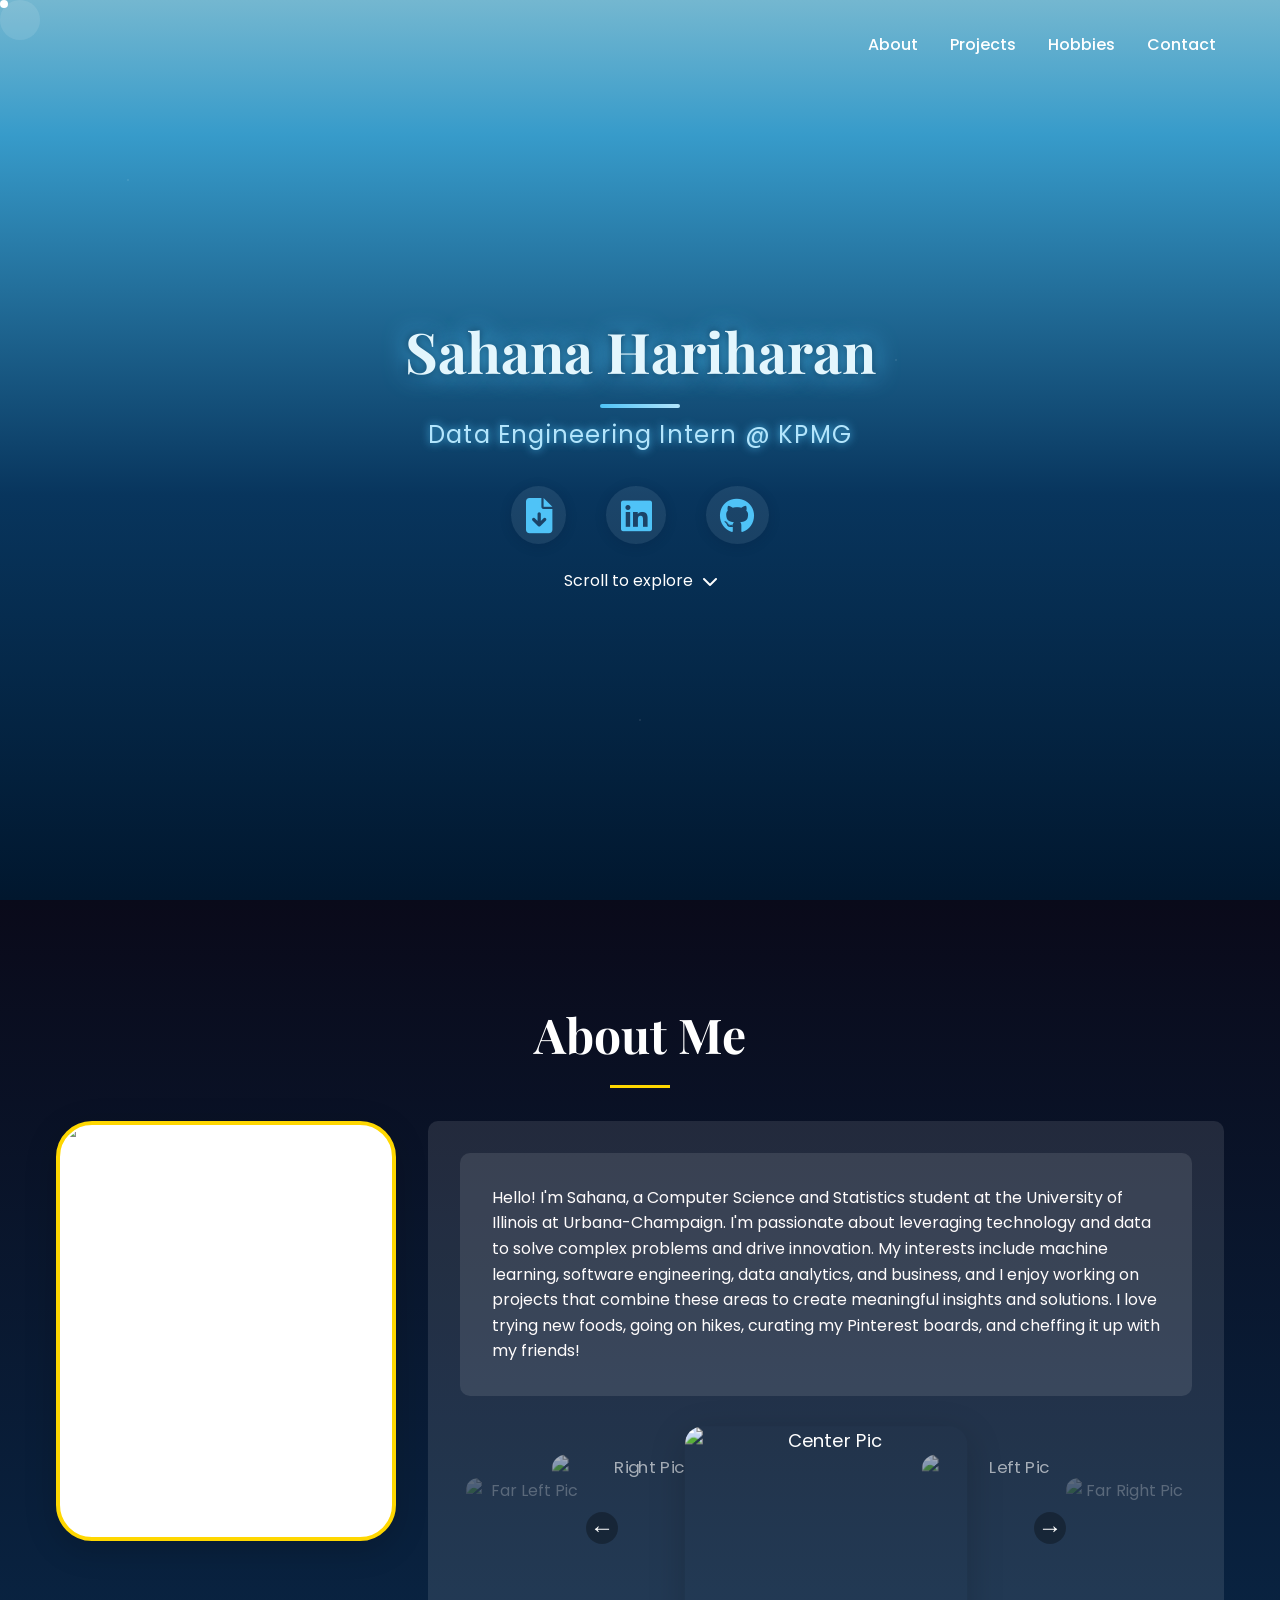
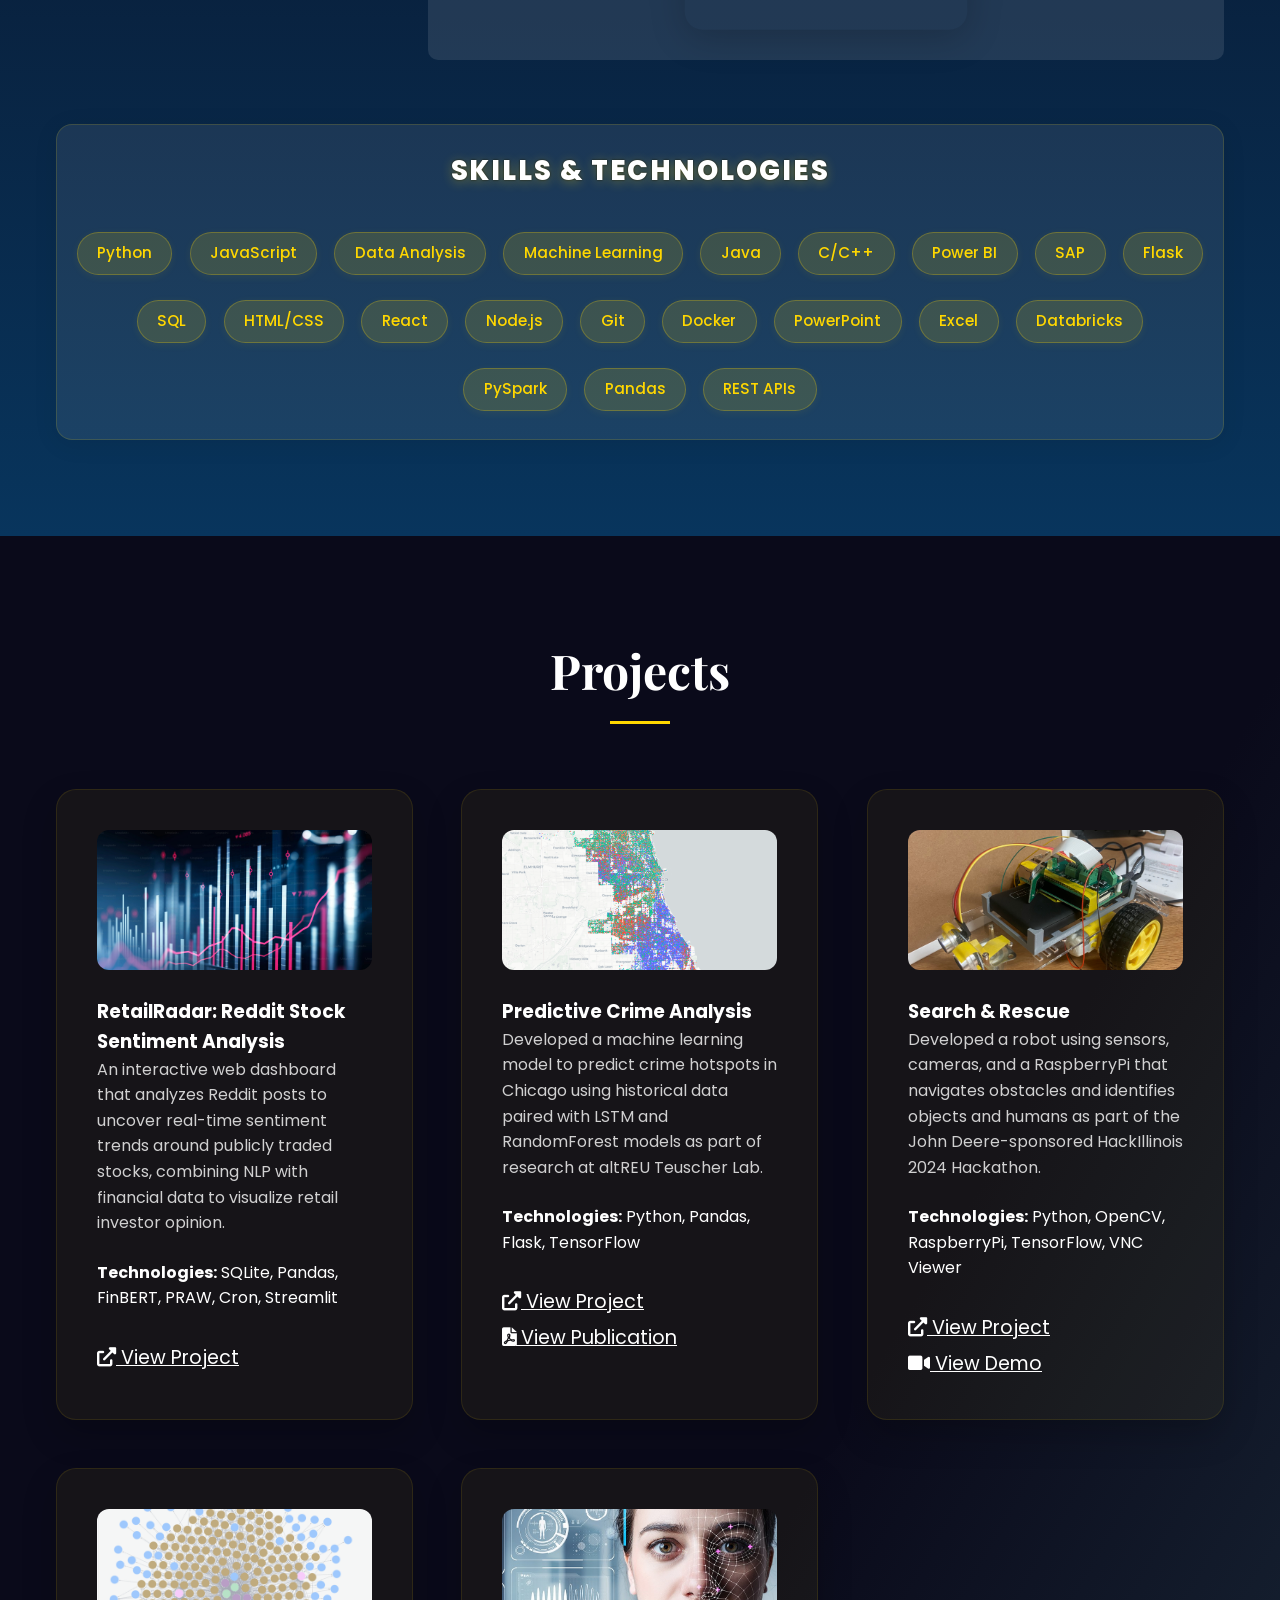
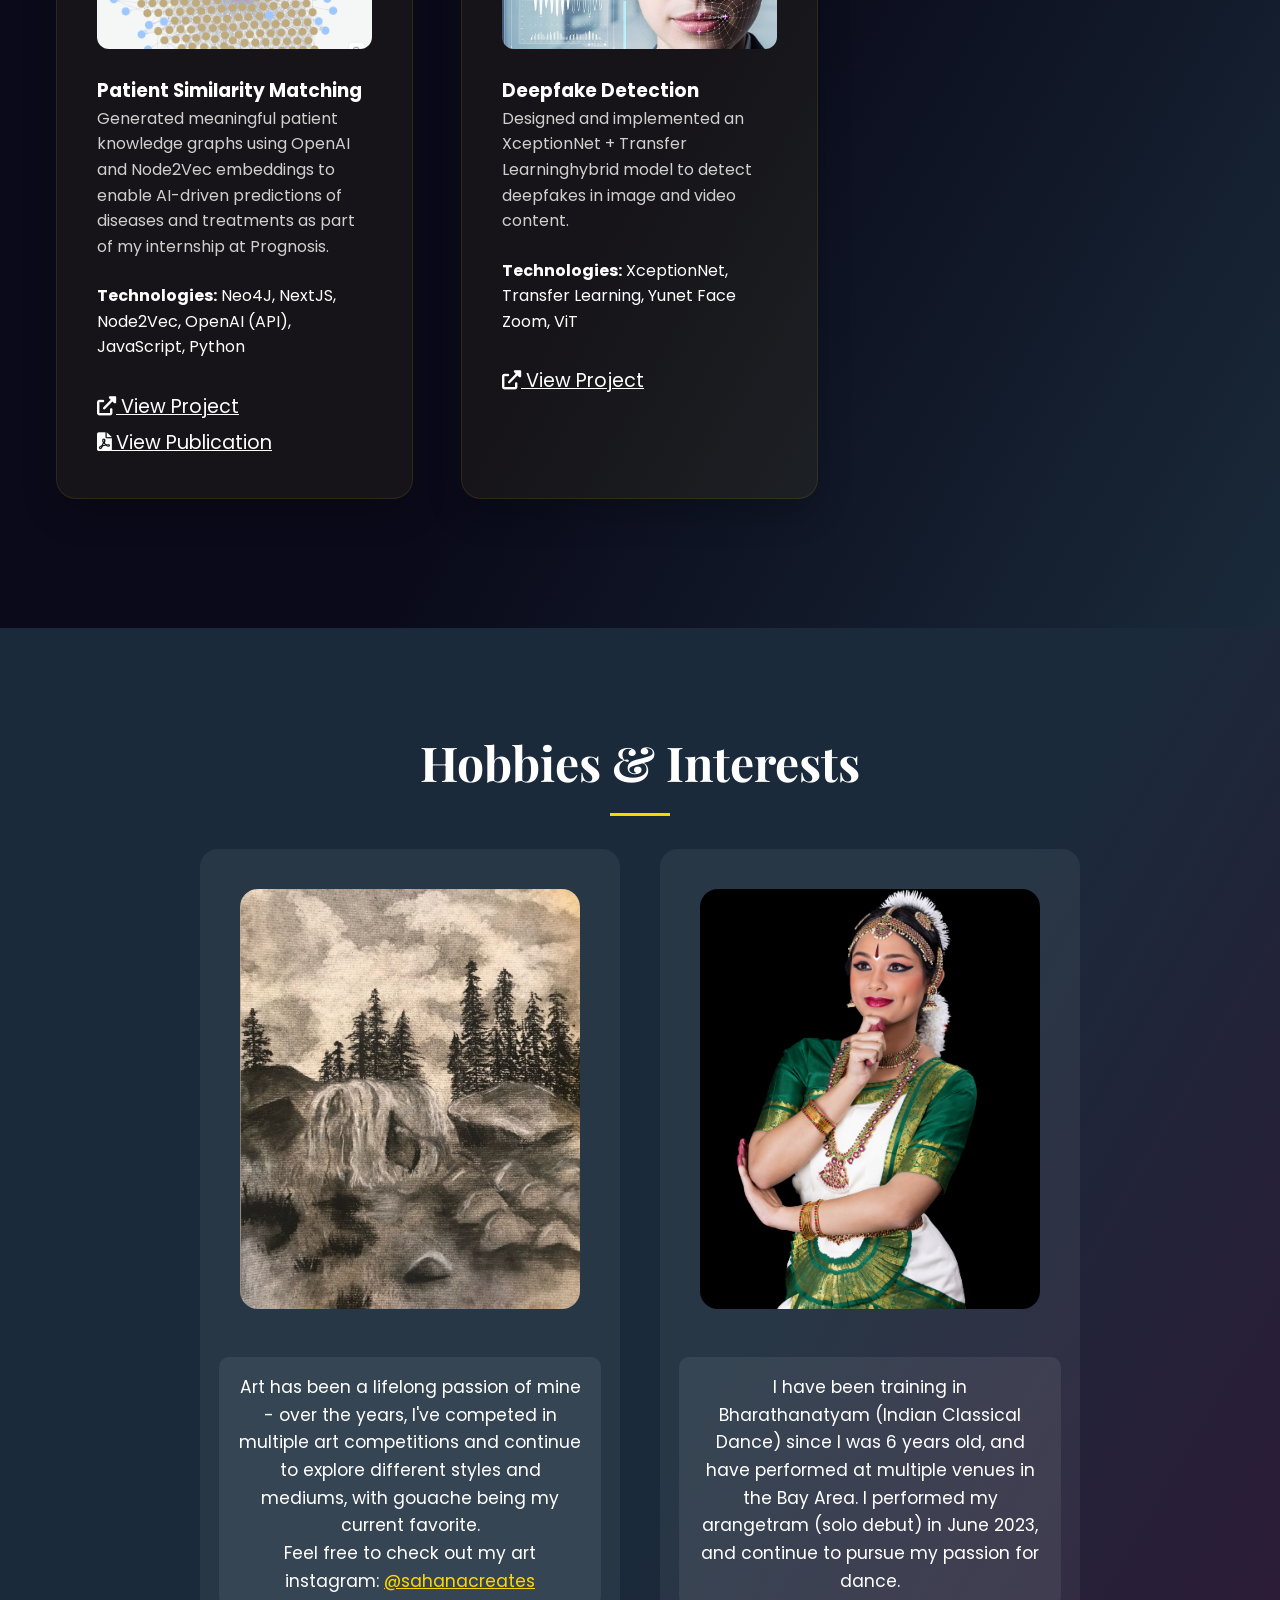
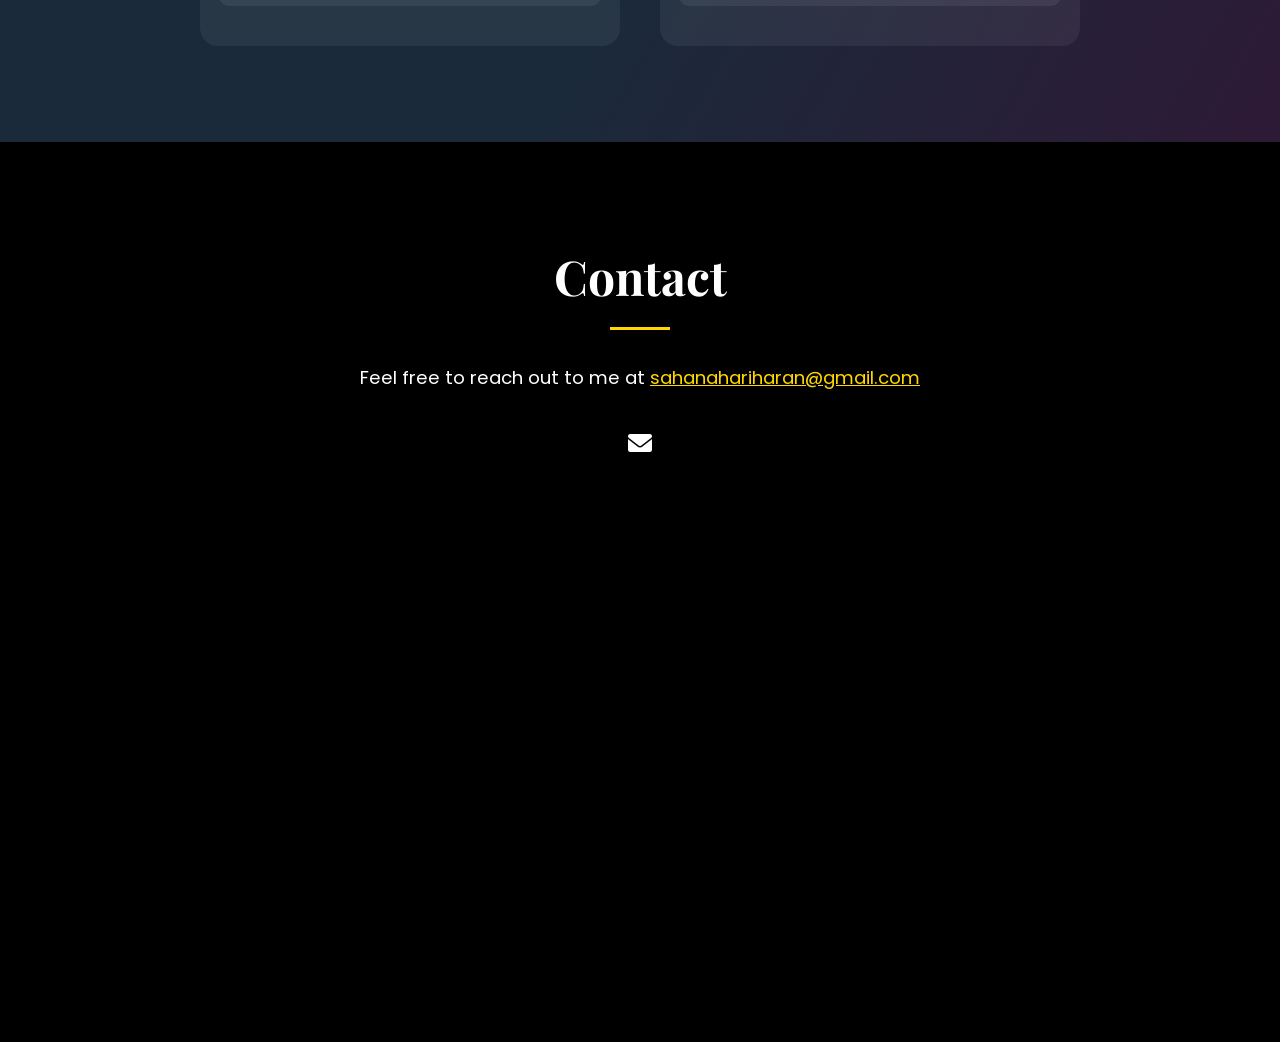
==== index.html @ be11cc0b "edited technologies" ====
<!DOCTYPE html>
<html lang="en">
<head>
  <meta charset="UTF-8" />
  <meta name="viewport" content="width=device-width, initial-scale=1.0" />
  <title>Sahana Hariharan</title>
  <link href="https://fonts.googleapis.com/css2?family=Playfair+Display:wght@700&family=Poppins:wght@300;400;500;600&display=swap" rel="stylesheet" />
  <link rel="stylesheet" href="https://cdnjs.cloudflare.com/ajax/libs/font-awesome/6.0.0/css/all.min.css" />
  <link rel="stylesheet" href="style.css" />
</head>
<body>
  <div class="cursor"></div>
  <div class="cursor-follower"></div>

  <header class="hero-section">
    <div class="ocean-background">
      <div class="jellyfish-anim jellyfish-lottie" style="left: 5vw; bottom: -60px;">
        <lottie-player
          src="jellyfish.json"
          background="transparent"
          speed="1"
          style="width: 180px; height: 180px;"
          loop
          autoplay>
        </lottie-player>
      </div>
      <div class="jellyfish-anim jellyfish-lottie2" style="left: 20vw; bottom: 10vh;">
        <lottie-player
          src="jellyfish.json"
          background="transparent"
          speed="0.8"
          style="width: 140px; height: 140px;"
          loop
          autoplay>
        </lottie-player>
      </div>
      <div class="jellyfish-anim jellyfish-lottie3" style="left: 60vw; bottom: 20vh;">
        <lottie-player
          src="jellyfish.json"
          background="transparent"
          speed="1.2"
          style="width: 220px; height: 220px;"
          loop
          autoplay>
        </lottie-player>
      </div>
      <div class="jellyfish-anim jellyfish-lottie4" style="left: 80vw; bottom: 5vh;">
        <lottie-player
          src="jellyfish.json"
          background="transparent"
          speed="0.9"
          style="width: 120px; height: 120px;"
          loop
          autoplay>
        </lottie-player>
      </div>
      <div class="jellyfish-anim jellyfish-lottie5" style="left: 35vw; bottom: 30vh;">
        <lottie-player
          src="jellyfish.json"
          background="transparent"
          speed="1.1"
          style="width: 200px; height: 200px;"
          loop
          autoplay>
        </lottie-player>
      </div>
      <div class="jellyfish-anim jellyfish-lottie6" style="left: 70vw; bottom: 40vh;">
        <lottie-player
          src="jellyfish.json"
          background="transparent"
          speed="0.7"
          style="width: 250px; height: 250px;"
          loop
          autoplay>
        </lottie-player>
      </div>
      <div class="ocean-particles"></div>
    </div>

    <nav class="nav-container">
      <ul class="nav-links">
        <li><a href="#about" class="nav-link">About</a></li>
        <li><a href="#projects" class="nav-link">Projects</a></li>
        <li><a href="#hobbies" class="nav-link">Hobbies</a></li>
        <li><a href="#contact" class="nav-link">Contact</a></li>
      </ul>
    </nav>

    <div class="hero-content">
      <h1 class="hero-name">Sahana Hariharan</h1>
      <div class="hero-subtitle">Data Engineering Intern @ KPMG</div>
      <div class="hero-links">
        <a href="Sahana_Hariharan_Resume.pdf" class="hero-link" target="_blank" title="Download Resume"><i class="fas fa-file-download"></i></a>
        <a href="https://www.linkedin.com/in/sahana-hariharan" class="hero-link" target="_blank" title="LinkedIn"><i class="fab fa-linkedin"></i></a>
        <a href="https://github.com/sahana-h" class="hero-link" target="_blank" title="GitHub"><i class="fab fa-github"></i></a>
      </div>
      <div class="scroll-indicator">
        <a href="#about" class="scroll-link">
          <span>Scroll to explore</span>
          <i class="fas fa-chevron-down"></i>
        </a>
      </div>
    </div>
  </header>

  <section id="about" class="section">
    <div class="container">
      <h2 class="section-title">About Me</h2>
      <div class="about-content" style="display: flex; flex-wrap: wrap; align-items: flex-start; gap: 2rem; flex-direction: row;">
        <div class="profile-image profile-image-rect">
          <img src="Sahana_Salesforce_Pic.JPG" alt="Sahana Hariharan" style="width: 340px; height: 420px; object-fit: cover; border-radius: 12px;" />
        </div>
        <div class="about-text" style="flex: 2; min-width: 250px;">
          <p class="about-text" style="font-size: 1.0rem; line-height: 1.6; color: #fffcfc; margin-bottom: 2rem;">Hello! I'm Sahana, a Computer Science and Statistics student at the University of Illinois at Urbana-Champaign. I'm passionate about leveraging technology and data to solve complex problems and drive innovation. My interests include machine learning, software engineering, data analytics, and business, and I enjoy working on projects that combine these areas to create meaningful insights and solutions. 
            I love trying new foods, going on hikes, curating my Pinterest boards, and cheffing it up with my friends! 
          </p>
          <div class="about-collage-carousel" style="margin: 2rem auto 0 auto; max-width: 480px; text-align: center;">
            <div class="coverflow-carousel" style="position: relative; width: 100%; max-width: 1200px; height: 200px; margin: 0 auto; display: flex; align-items: center; justify-content: center;">
              <img class="coverflow-img coverflow-img-farleft" src="https://placehold.co/110x110?text=Pic+0" alt="Far Left Pic" style="position: absolute; left: -120px; top: 50px; width: 120px; height: 120px; object-fit: cover; border-radius: 12px; opacity: 0.25; z-index: 0; transform: scale(1); transition: all 0.5s;" />
              <img class="coverflow-img coverflow-img-left" src="https://placehold.co/150x130?text=Pic+3" alt="Left Pic" style="position: absolute; left: 340px; top: 30px; width: 170px; height: 140px; object-fit: cover; border-radius: 14px; opacity: 0.6; z-index: 1; transform: scale(1.05); transition: all 0.5s;" />
              <img class="coverflow-img coverflow-img-center" src="https://placehold.co/240x160?text=Pic+1" alt="Center Pic" style="position: absolute; left: 50%; top: 10px; width: 250px; height: 180px; object-fit: cover; border-radius: 16px; z-index: 2; transform: translateX(-50%) scale(1.13); box-shadow: 0 8px 32px rgba(0,0,0,0.18); transition: all 0.5s;" />
              <img class="coverflow-img coverflow-img-right" src="https://placehold.co/150x130?text=Pic+2" alt="Right Pic" style="position: absolute; right: 340px; top: 30px; width: 170px; height: 140px; object-fit: cover; border-radius: 14px; opacity: 0.6; z-index: 1; transform: scale(1.05); transition: all 0.5s;" />
              <img class="coverflow-img coverflow-img-farright" src="https://placehold.co/110x110?text=Pic+4" alt="Far Right Pic" style="position: absolute; right: -120px; top: 50px; width: 120px; height: 120px; object-fit: cover; border-radius: 12px; opacity: 0.25; z-index: 0; transform: scale(1); transition: all 0.5s;" />
              <button class="coverflow-btn coverflow-btn-left" style="position:absolute;top:50%;left:0;transform:translateY(-50%);background:rgba(0,0,0,0.3);border:none;color:#fff;font-size:1.5rem;border-radius:50%;width:32px;height:32px;cursor:pointer;z-index:3;">&#8592;</button>
              <button class="coverflow-btn coverflow-btn-right" style="position:absolute;top:50%;right:0;transform:translateY(-50%);background:rgba(0,0,0,0.3);border:none;color:#fff;font-size:1.5rem;border-radius:50%;width:32px;height:32px;cursor:pointer;z-index:3;">&#8594;</button>
            </div>
          </div>
        </div>
      </div>
      <div class="skills-bar skills-bar-horizontal">
        <div class="skills-headline" style="width: 100%; text-align: center; font-size: 1.7rem; font-weight: 800; color: #fff; margin-bottom: 1.2rem; letter-spacing: 0.07em; text-transform: uppercase; text-shadow: 0 2px 12px #ffd70055, 0 0 2px #000;">Skills & Technologies</div>
        <span class="skill-tag" data-skill="Python">Python</span>
        <span class="skill-tag" data-skill="JavaScript">JavaScript</span>
        <span class="skill-tag" data-skill="Data Analysis">Data Analysis</span>
        <span class="skill-tag" data-skill="Machine Learning">Machine Learning</span>
        <span class="skill-tag" data-skill="Java">Java</span>
        <span class="skill-tag" data-skill="C/C++">C/C++</span>
        <span class="skill-tag" data-skill="Power BI">Power BI</span>
        <span class="skill-tag" data-skill="SAP">SAP</span>
        <span class="skill-tag" data-skill="Flask">Flask</span>
        <span class="skill-tag" data-skill="SQL">SQL</span>
        <span class="skill-tag" data-skill="HTML/CSS">HTML/CSS</span>
        <span class="skill-tag" data-skill="React">React</span>
        <span class="skill-tag" data-skill="Node.js">Node.js</span>
        <span class="skill-tag" data-skill="Git">Git</span>
        <span class="skill-tag" data-skill="Docker">Docker</span>
        <span class="skill-tag" data-skill="PowerPoint">PowerPoint</span>
        <span class="skill-tag" data-skill="Excel">Excel</span>
        <span class="skill-tag" data-skill="Databricks">Databricks</span>
        <span class="skill-tag" data-skill="PySpark">PySpark</span>
        <span class="skill-tag" data-skill="Pandas">Pandas</span>
        <span class="skill-tag" data-skill="RestAPIs">REST APIs</span>
      </div>
    </div>
  </section>

  <section id="projects" class="section">
    <div class="container">
      <h2 class="section-title">Projects</h2>
      <div class="projects-grid">
        <div class="project-card" data-tilt>
          <div class="project-content">
            <img src="stock_market_pic.jpeg" alt="RetailRadar Project" style="width:100%;height:140px;object-fit:cover;border-radius:12px;margin-bottom:1.2rem;" />
            <h3>RetailRadar: Reddit Stock Sentiment Analysis</h3>
            <p class="project-description">An interactive web dashboard that analyzes Reddit posts to uncover real-time sentiment trends around publicly traded stocks, combining NLP with financial data to visualize retail investor opinion.</p>
            <div class="project-technologies"><strong>Technologies:</strong> SQLite, Pandas, FinBERT, PRAW, Cron, Streamlit</div>
            <div class="project-links" style="display: flex; flex-direction: column; align-items: flex-start; gap: 0.3rem;">
              <a href="https://github.com/sahana-h/reddit-sentiment-analysis" class="project-link" title="View on GitHub" target="_blank" rel="noopener"><i class="fas fa-external-link-alt"></i> View Project</a>
            </div>
          </div>
        </div>
        <div class="project-card" data-tilt>
          <div class="project-content">
            <img src="ChicagoCrimePic.png" alt="Chicago Crime Analysis Screenshot" style="width:100%;height:140px;object-fit:cover;border-radius:12px;margin-bottom:1.2rem;" />
            <h3>Predictive Crime Analysis</h3>
            <p class="project-description">Developed a machine learning model to predict crime hotspots in Chicago using historical data paired with LSTM and RandomForest models as part of research at altREU Teuscher Lab. </p>
            <div class="project-technologies"><strong>Technologies:</strong> Python, Pandas, Flask, TensorFlow</div>
            <div class="project-links" style="display: flex; flex-direction: column; align-items: flex-start; gap: 0.3rem;">
              <a href="https://github.com/cia161/ChicagoCrimePrediction" class="project-link" title="View on GitHub" target="_blank" rel="noopener"><i class="fas fa-external-link-alt"></i> View Project</a>
              <a href="Predictive_Crime_Analysis_and_Visualization_in_Chicago.pdf" class="project-link" title="View Publication" target="_blank" rel="noopener"><i class="fas fa-file-pdf"></i> View Publication</a>
            </div>
          </div>
        </div>
        <div class="project-card" data-tilt>
          <div class="project-content">
            <img src="search_and_rescue_robot.JPG" alt="Search and Rescue Robot" style="width:100%;height:140px;object-fit:cover;border-radius:12px;margin-bottom:1.2rem;" />
            <h3>Search & Rescue</h3>
            <p class="project-description">Developed a robot using sensors, cameras, and a RaspberryPi that navigates obstacles and identifies objects and humans as part of the John Deere-sponsored HackIllinois 2024 Hackathon. </p>
            <div class="project-technologies"><strong>Technologies:</strong> Python, OpenCV, RaspberryPi, TensorFlow, VNC Viewer</div>
            <div class="project-links" style="display: flex; flex-direction: column; align-items: flex-start; gap: 0.3rem;">
              <a href="https://github.com/sahana-h/SearchAndRescueHackIllinois" class="project-link" title="View Project" target="_blank" rel="noopener"><i class="fas fa-external-link-alt"></i> View Project</a>
              <a href="https://docs.google.com/presentation/d/1zmKpC3Wca_RJdpwPMJYOmAh6iVj9D3MwS_3IVvlMgBE/edit?slide=id.ge4e7c5a600_0_709#slide=id.ge4e7c5a600_0_709" class="project-link" title="View Demo" target="_blank" rel="noopener"><i class="fas fa-video"></i> View Demo</a>
            </div>
          </div>
        </div>
        <div class="project-card" data-tilt>
          <div class="project-content">
            <img src="prognosis_intern_pic.jpg" alt="Prognosis Internship Project" style="width:100%;height:140px;object-fit:cover;border-radius:12px;margin-bottom:1.2rem;" />
            <h3>Patient Similarity Matching</h3>
            <p class="project-description">Generated meaningful patient knowledge graphs using OpenAI and Node2Vec embeddings to enable AI-driven predictions of diseases and treatments as part of my internship at Prognosis. </p>
            <div class="project-technologies"><strong>Technologies:</strong> Neo4J, NextJS, Node2Vec, OpenAI (API), JavaScript, Python</div>
            <div class="project-links" style="display: flex; flex-direction: column; align-items: flex-start; gap: 0.3rem;">
              <a href="https://github.com/rssm4/rssm-backend" class="project-link" title="View Project" target="_blank" rel="noopener"><i class="fas fa-external-link-alt"></i> View Project</a>
              <a href="Patient_Similarity_Matching_Doc.pdf" class="project-link" title="View Publication" target="_blank" rel="noopener"><i class="fas fa-file-pdf"></i> View Publication</a>
            </div>
          </div>
        </div>
        <div class="project-card" data-tilt>
          <div class="project-content">
            <img src="deepfake_pic.jpg" alt="Deepfake Pic" style="width:100%;height:140px;object-fit:cover;border-radius:12px;margin-bottom:1.2rem;" />
            <h3>Deepfake Detection</h3>
            <p class="project-description">Designed and implemented an XceptionNet + Transfer Learninghybrid model to detect deepfakes in image and video content.</p>
            <div class="project-technologies"><strong>Technologies:</strong> XceptionNet, Transfer Learning, Yunet Face Zoom, ViT</div>
            <div class="project-links">
              <a href="https://github.com/jain18ayush/deepfake-encode/tree/advayk2" class="project-link" title="Live Demo"><i class="fas fa-external-link-alt"></i> View Project</a>
            </div>
          </div>
        </div>
      </div>
    </div>
  </section>

  <section id="hobbies" class="section">
    <div class="container hobbies-container">
      <h2 class="section-title">Hobbies & Interests</h2>
      <div class="hobbies-content" style="display: flex; flex-wrap: wrap; gap: 2.5rem; align-items: stretch; justify-content: center; width: 100%;">
        <a href="https://www.instagram.com/sahanacreates/" target="_blank" style="text-decoration:none; color:inherit;">
          <div class="hobby-block" data-tilt style="flex:1 1 340px; min-width: 280px; max-width: 420px; background: rgba(255,255,255,0.06); border-radius: 18px; display: flex; flex-direction: column; align-items: center; padding: 2.5rem 1.2rem; box-sizing: border-box; cursor: pointer;">
            <img src="art_pic.jpg" alt="Art" style="width: 100%; max-width: 340px; height: 420px; object-fit: cover; border-radius: 18px; margin: 0 auto 2rem auto; display: block;" />
            <div class="hobby-blurb" style="margin-top: 1rem; color: #fff; font-size: 1.08rem; background: rgba(255,255,255,0.07); border-radius: 10px; padding: 1.1rem 1rem 0.7rem 1rem; width: 100%; text-align: center;">
              Art has been a lifelong passion of mine - over the years, I've competed in multiple art competitions and continue to explore different styles and mediums, with gouache being my current favorite.  <br>Feel free to check out my art instagram: <span style="color:#ffd700; text-decoration:underline;">@sahanacreates</span>
            </div>
          </div>
        </a>
        <div class="hobby-block" data-tilt style="flex:1 1 340px; min-width: 280px; max-width: 420px; background: rgba(255,255,255,0.06); border-radius: 18px; display: flex; flex-direction: column; align-items: center; padding: 2.5rem 1.2rem; box-sizing: border-box;">
          <img src="dance_pic.jpg" alt="Dance" style="width: 100%; max-width: 340px; height: 420px; object-fit: cover; border-radius: 18px; margin: 0 auto 2rem auto; display: block;" />
          <div class="hobby-blurb" style="margin-top: 1rem; color: #fff; font-size: 1.08rem; background: rgba(255,255,255,0.07); border-radius: 10px; padding: 1.1rem 1rem 0.7rem 1rem; width: 100%; text-align: center;">
            I have been training in Bharathanatyam (Indian Classical Dance) since I was 6 years old, and have performed at multiple venues in the Bay Area. I performed my arangetram (solo debut) in June 2023, and continue to pursue my passion for dance. 
          </div>
        </div>
      </div>
    </div>
  </section>

  <section id="contact" class="section">
    <div class="container">
      <h2 class="section-title">Contact</h2>
      <div class="contact-content">
        <p style="text-align:center; color:#fff; font-size:1.15rem; margin-bottom:1.5rem;">Feel free to reach out to me at <a href="mailto:sahanahariharan@gmail.com" style="color:#ffd700; text-decoration:underline;">sahanahariharan@gmail.com</a></p>
        <div class="social-links">
          <a href="mailto:sahanahariharan@gmail.com" class="social-link" data-tooltip="Email"><i class="fas fa-envelope"></i></a>
        </div>
      </div>
    </div>
  </section>

  <script src="https://cdnjs.cloudflare.com/ajax/libs/vanilla-tilt/1.7.0/vanilla-tilt.min.js"></script>
  <script src="https://unpkg.com/@lottiefiles/lottie-player@latest/dist/lottie-player.js"></script>
  <script src="script.js"></script>
</body>
</html>
---- style.css ----
* {
  margin: 0;
  padding: 0;
  box-sizing: border-box;
  cursor: none;
}

body {
  font-family: 'Poppins', sans-serif;
  background: #000;
  color: #fff;
  min-height: 100vh;
  overflow-x: hidden;
  line-height: 1.6;
}

/* Custom Cursor */
.cursor {
  width: 8px;
  height: 8px;
  background: #fff;
  border-radius: 50%;
  position: fixed;
  pointer-events: none;
  z-index: 999;
  transition: transform 0.2s ease;
}

.cursor-follower {
  width: 40px;
  height: 40px;
  background: rgba(255, 255, 255, 0.1);
  border-radius: 50%;
  position: fixed;
  pointer-events: none;
  z-index: 999;
  transition: transform 0.1s ease, width 0.3s ease, height 0.3s ease;
}

/* Navigation */
.nav-container {
  display: flex;
  justify-content: flex-end;
  align-items: center;
  padding: 2rem;
  position: fixed;
  width: 100%;
  z-index: 100;
  transition: background 0.3s ease;
  top: 0;
}

.nav-container.scrolled {
  background: rgba(0, 0, 0, 0.8);
  backdrop-filter: blur(10px);
}

.logo {
  display: none;
}

.nav-links {
  display: flex;
  gap: 2rem;
  list-style: none;
  margin-right: 2rem;
}

.nav-link {
  color: #fff;
  text-decoration: none;
  font-weight: 500;
  position: relative;
  padding: 0.5rem 0;
  transition: color 0.3s ease;
}

.nav-link::after {
  content: '';
  position: absolute;
  bottom: 0;
  left: 0;
  width: 0;
  height: 2px;
  background: #ffd700;
  transition: width 0.3s ease;
}

.nav-link:hover {
  color: #ffd700;
}

.nav-link:hover::after {
  width: 100%;
}

/* Hero Section */
.hero-section {
  position: relative;
  height: 100vh;
  display: flex;
  flex-direction: column;
  justify-content: center;
  align-items: center;
  overflow: hidden;
  background: #0a0a1a;
}

.starry-night {
  position: absolute;
  width: 100%;
  height: 100%;
  top: 0;
  left: 0;
  z-index: 1;
  background: url('./starry-night.jpg') center/cover no-repeat;
  filter: brightness(0.8);
}

.starry-night::before {
  content: '';
  position: absolute;
  top: 0;
  left: 0;
  width: 100%;
  height: 100%;
  background: linear-gradient(to bottom, rgba(0, 0, 0, 0.3), rgba(0, 0, 0, 0.7));
}

.swirling-stars {
  position: absolute;
  width: 100%;
  height: 100%;
  background: 
    radial-gradient(circle at 50% 50%, 
      transparent 0%,
      rgba(255, 255, 255, 0.2) 10%,
      transparent 20%
    ),
    radial-gradient(circle at 30% 70%, 
      transparent 0%,
      rgba(255, 255, 255, 0.2) 10%,
      transparent 20%
    ),
    radial-gradient(circle at 70% 30%, 
      transparent 0%,
      rgba(255, 255, 255, 0.2) 10%,
      transparent 20%
    );
  animation: swirl 30s linear infinite;
  opacity: 0.6;
  mix-blend-mode: overlay;
}

.brush-strokes {
  position: absolute;
  width: 100%;
  height: 100%;
  background: 
    linear-gradient(45deg, 
      transparent 45%,
      rgba(255, 215, 0, 0.2) 45%,
      rgba(255, 215, 0, 0.2) 55%,
      transparent 55%
    ),
    linear-gradient(-45deg,
      transparent 45%,
      rgba(255, 215, 0, 0.2) 45%,
      rgba(255, 215, 0, 0.2) 55%,
      transparent 55%
    ),
    linear-gradient(90deg,
      transparent 45%,
      rgba(255, 215, 0, 0.2) 45%,
      rgba(255, 215, 0, 0.2) 55%,
      transparent 55%
    ),
    linear-gradient(0deg,
      transparent 45%,
      rgba(255, 215, 0, 0.2) 45%,
      rgba(255, 215, 0, 0.2) 55%,
      transparent 55%
    );
  background-size: 200px 200px;
  animation: brushStroke 20s linear infinite;
  opacity: 0.4;
  mix-blend-mode: overlay;
  filter: blur(1px);
}

.hero-content {
  text-align: center;
  z-index: 2;
  position: relative;
  max-width: 800px;
  padding: 0 2rem;
}

.hero-name {
  font-family: 'Playfair Display', serif;
  font-size: 3.5rem;
  font-weight: 700;
  color: #e3f6fd;
  text-align: center;
  margin-bottom: 0.5rem;
  text-shadow: 0 0 24px #4fc3f7, 0 0 8px #021b36;
  position: relative;
}
.hero-name::after {
  content: '';
  display: block;
  margin: 0.5rem auto 0 auto;
  width: 80px;
  height: 4px;
  border-radius: 2px;
  background: linear-gradient(90deg, #4fc3f7 0%, #b3e5fc 100%);
}
.hero-subtitle {
  font-size: 1.5rem;
  color: #b3e5fc;
  text-align: center;
  margin-bottom: 2rem;
  letter-spacing: 0.05em;
  text-shadow: 0 0 8px #4fc3f7;
}

.typing-cursor {
  width: 2px;
  height: 1.8rem;
  background: #ffd700;
  animation: blink 1s infinite;
}

/* Sections */
.section {
  min-height: 100vh;
  padding: 6rem 2rem;
  position: relative;
  background: #000;
}

.container {
  max-width: 1200px;
  margin: 0 auto;
  padding: 0 1rem;
}

.section-title {
  font-family: 'Playfair Display', serif;
  font-size: 3rem;
  margin-bottom: 3rem;
  text-align: center;
  position: relative;
  color: #fff;
}

.section-title::after {
  content: '';
  position: absolute;
  bottom: -15px;
  left: 50%;
  transform: translateX(-50%);
  width: 60px;
  height: 3px;
  background: #ffd700;
}

/* Skills */
.skills {
  display: flex;
  flex-wrap: wrap;
  gap: 1.5rem;
  margin-top: 3rem;
  justify-content: center;
}

.skill-tag {
  background: rgba(255, 215, 0, 0.1);
  padding: 0.8rem 1.5rem;
  border-radius: 30px;
  font-size: 1rem;
  transition: all 0.3s ease;
  position: relative;
  overflow: hidden;
  border: 1px solid rgba(255, 215, 0, 0.2);
}

.skill-tag::before {
  content: '';
  position: absolute;
  top: 0;
  left: -100%;
  width: 100%;
  height: 100%;
  background: linear-gradient(
    90deg,
    transparent,
    rgba(255, 215, 0, 0.2),
    transparent
  );
  transition: 0.5s;
}

.skill-tag:hover {
  transform: translateY(-5px);
  background: rgba(255, 215, 0, 0.15);
  box-shadow: 0 10px 20px rgba(255, 215, 0, 0.1);
}

.skill-tag:hover::before {
  left: 100%;
}

/* Projects */
.projects-grid {
  display: grid;
  grid-template-columns: repeat(auto-fit, minmax(350px, 1fr));
  gap: 3rem;
  padding: 2rem 0;
}

.project-card {
  background: rgba(255, 215, 0, 0.05);
  border-radius: 20px;
  overflow: hidden;
  transition: all 0.3s ease;
  transform-style: preserve-3d;
  transform: perspective(1000px);
  box-shadow: 0 15px 35px rgba(0, 0, 0, 0.2);
  border: 1px solid rgba(255, 215, 0, 0.1);
}

.project-card:hover {
  transform: translateY(-10px) rotateX(5deg);
  box-shadow: 0 20px 40px rgba(255, 215, 0, 0.1);
}

.project-content {
  padding: 2.5rem;
  transform: translateZ(20px);
}

.project-title {
  font-size: 1.5rem;
  margin-bottom: 1rem;
  color: #ffd700;
}

.project-description {
  color: #fff;
  opacity: 0.8;
  margin-bottom: 1.5rem;
  line-height: 1.6;
}

.project-links {
  display: flex;
  gap: 1.5rem;
  margin-top: 2rem;
}

.project-link {
  color: #fff;
  font-size: 1.2rem;
  transition: all 0.3s ease;
}

.project-link:hover {
  color: #ffd700;
  transform: translateY(-3px);
}

/* Contact */
.contact-content {
  text-align: center;
  max-width: 600px;
  margin: 0 auto;
}

.social-links {
  display: flex;
  justify-content: center;
  gap: 3rem;
  margin-top: 3rem;
}

.social-link {
  color: #fff;
  font-size: 2rem;
  transition: all 0.3s ease;
  position: relative;
}

.social-link::before {
  content: attr(data-tooltip);
  position: absolute;
  bottom: 100%;
  left: 50%;
  transform: translateX(-50%);
  padding: 0.5rem 1rem;
  background: rgba(0, 0, 0, 0.9);
  color: #fff;
  font-size: 0.8rem;
  border-radius: 5px;
  white-space: nowrap;
  opacity: 0;
  visibility: hidden;
  transition: all 0.3s ease;
}

.social-link:hover {
  transform: translateY(-5px);
  color: #ffd700;
}

.social-link:hover::before {
  opacity: 1;
  visibility: visible;
  transform: translateX(-50%) translateY(-10px);
}

/* Animations */
@keyframes swirl {
  from {
    transform: rotate(0deg) scale(1);
  }
  50% {
    transform: rotate(180deg) scale(1.1);
  }
  to {
    transform: rotate(360deg) scale(1);
  }
}

@keyframes brushStroke {
  0% {
    background-position: 0 0, 0 0, 0 0, 0 0;
  }
  100% {
    background-position: 200px 200px, -200px -200px, 200px -200px, -200px 200px;
  }
}

@keyframes blink {
  0%, 100% {
    opacity: 1;
  }
  50% {
    opacity: 0;
  }
}

/* Ocean Theme Background */
.ocean-background {
  position: absolute;
  width: 100%;
  height: 100%;
  top: 0;
  left: 0;
  z-index: 1;
  background: linear-gradient(
    to top,
    #01172e 0%,
    #08355d 45%,
    #379bca 85%,
    #74b7d0 100%
  );
  overflow: hidden;
}

.jellyfish {
  position: absolute;
  bottom: -100px;
  z-index: 2;
  animation: jellyFloat 16s linear infinite;
}
.jellyfish1 { left: 15vw; animation-delay: 0s; animation-duration: 18s; }
.jellyfish2 { left: 55vw; animation-delay: 4s; animation-duration: 20s; }
.jellyfish3 { left: 80vw; animation-delay: 8s; animation-duration: 22s; }

@keyframes jellyFloat {
  0% { transform: translateY(0) scale(1) rotate(-2deg); opacity: 0.7; }
  10% { transform: translateY(-30px) scale(1.05) rotate(2deg); }
  20% { transform: translateY(-60px) scale(0.98) rotate(-2deg); }
  30% { transform: translateY(-90px) scale(1.02) rotate(2deg); }
  40% { transform: translateY(-120px) scale(1) rotate(-2deg); }
  50% { transform: translateY(-150px) scale(1.04) rotate(2deg); }
  60% { transform: translateY(-180px) scale(0.97) rotate(-2deg); }
  70% { transform: translateY(-210px) scale(1.03) rotate(2deg); }
  80% { transform: translateY(-240px) scale(1) rotate(-2deg); }
  90% { transform: translateY(-270px) scale(1.05) rotate(2deg); }
  100% { transform: translateY(-300px) scale(1) rotate(-2deg); opacity: 0.7; }
}

.ocean-particles {
  position: absolute;
  width: 100%;
  height: 100%;
  top: 0;
  left: 0;
  pointer-events: none;
  z-index: 1;
  background: repeating-radial-gradient(circle at 10% 20%, #fff 0 1px, transparent 1px 100%),
              repeating-radial-gradient(circle at 70% 40%, #fff 0 1px, transparent 1px 100%),
              repeating-radial-gradient(circle at 50% 80%, #fff 0 1px, transparent 1px 100%);
  opacity: 0.08;
  animation: oceanParticles 8s linear infinite alternate;
}
@keyframes oceanParticles {
  0% { background-position: 0 0, 0 0, 0 0; }
  100% { background-position: 0 40px, 0 60px, 0 80px; }
}

/* Remove aurora styles */
.aurora-background, .aurora-band, .aurora-stars, .aurora-reflection { display: none !important; }

/* Remove bubble styles */
.bubbles, .bubble { display: none !important; }

/* Give each bubble a different speed, size, and position */
.bubble:nth-child(1) {
  left: 20%;
  animation-duration: 8s;
  width: 10px;
  height: 10px;
}

.bubble:nth-child(2) {
  left: 40%;
  animation-duration: 12s;
  width: 14px;
  height: 14px;
}

.bubble:nth-child(3) {
  left: 60%;
  animation-duration: 9s;
  width: 8px;
  height: 8px;
}

.bubble:nth-child(4) {
  left: 80%;
  animation-duration: 11s;
  width: 12px;
  height: 12px;
}

.bubble:nth-child(5) {
  left: 30%;
  animation-duration: 10s;
  width: 15px;
  height: 15px;
}

.bubble:nth-child(6) {
  left: 50%;
  animation-duration: 13s;
  width: 9px;
  height: 9px;
}

.bubble:nth-child(7) {
  left: 70%;
  animation-duration: 7s;
  width: 11px;
  height: 11px;
}

.bubble:nth-child(8) {
  left: 10%;
  animation-duration: 14s;
  width: 13px;
  height: 13px;
}

.decorations {
  position: absolute;
  width: 100%;
  height: 100%;
  pointer-events: none;
  z-index: 5;
}

.whale {
  position: absolute;
  bottom: 0%;
  left: 0%;
  width: 500px;
  opacity: 0.8;
  animation: float 16s ease-in-out infinite;
}

.fish1 {
  position: absolute;
  bottom: 60%;
  right: -100px;
  width: 80px;
  opacity: 0.38;
  animation: swim-left 19.5s linear infinite;
}

.fish2 {
  position: absolute;
  bottom: 65%;
  right: -120px;
  width: 80px;
  opacity: 0.4;
  animation: swim-left 20s linear infinite;
}

.fish3 {
  position: absolute;
  bottom: 55%;
  right: -120px;
  width: 80px;
  opacity: 0.35;
  animation: swim-left 19.8s linear infinite;
}

.fish4 {
  position: absolute;
  bottom: 60%;
  right: -180px;
  width: 80px;
  opacity: 0.4;
  animation: swim-left 19.9s linear infinite;
}

@keyframes swim-left {
  0% {
    transform: translate(0);
  }
  100% {
    transform: translate(-120vw, 40px) rotate(-5deg); /* swims left across screen */
  }
}

.jellyfish-anim {
  position: absolute;
  z-index: 2;
}

.jellyfish-anim.jellyfish-lottie { animation: jellyfishSwim 28s linear infinite; transform: rotate(40deg); }
.jellyfish-anim.jellyfish-lottie2 { animation: jellyfishSwim2 32s linear infinite; transform: rotate(25deg); }
.jellyfish-anim.jellyfish-lottie3 { animation: jellyfishSwim3 22s linear infinite; transform: rotate(-60deg); }
.jellyfish-anim.jellyfish-lottie4 { animation: jellyfishSwim4 35s linear infinite; transform: rotate(-30deg); }
.jellyfish-anim.jellyfish-lottie5 { animation: jellyfishSwim5 26s linear infinite; transform: rotate(50deg); }
.jellyfish-anim.jellyfish-lottie6 { animation: jellyfishSwim6 30s linear infinite; transform: rotate(-70deg); }

@keyframes jellyfishSwim {
  0%   { left: 5vw;   bottom: -60px;  }
  100% { left: 80vw;  bottom: 80vh; opacity: 0; }
}
@keyframes jellyfishSwim2 {
  0%   { left: 2vw;  bottom: 10vh;  }
  100% { left: 2vw;  bottom: 90vh; opacity: 0; }
}
@keyframes jellyfishSwim3 {
  0%   { left: 90vw;  bottom: 5vh;  }
  100% { left: 90vw;  bottom: 95vh; opacity: 0; }
}
@keyframes jellyfishSwim4 {
  0%   { left: 80vw;  bottom: 5vh;   }
  100% { left: 30vw;  bottom: 10vh; opacity: 0; }
}
@keyframes jellyfishSwim5 {
  0%   { left: -15vw; bottom: 80vh; }
  100% { left: 110vw; bottom: 80vh; opacity: 0; }
}
@keyframes jellyfishSwim6 {
  0%   { left: 70vw;  bottom: 10vh;  }
  100% { left: 15vw;  bottom: 10vh; opacity: 0; }
}

.hero-links {
  display: flex;
  justify-content: center;
  align-items: center;
  gap: 2.5rem;
  margin-bottom: 1.5rem;
}
.hero-link {
  color: #4fc3f7;
  font-size: 2.2rem;
  background: rgba(255,255,255,0.08);
  border-radius: 50%;
  padding: 0.7rem 0.9rem;
  box-shadow: 0 2px 12px 0 #021b3633;
  transition: background 0.2s, color 0.2s, box-shadow 0.2s;
  display: flex;
  align-items: center;
  justify-content: center;
  text-decoration: none;
}
.hero-link:hover, .hero-link:focus {
  color: #e3f6fd;
  background: #4fc3f7;
  box-shadow: 0 0 24px #4fc3f7, 0 0 8px #021b36;
  outline: none;
}
.hero-link:active {
  background: #379bca;
}

.scroll-link {
  text-decoration: none;
  color: #fff;
  display: flex;
  align-items: center;
  justify-content: center;
  transition: color 0.3s ease, transform 0.3s ease;
  gap: 10px;
}

.scroll-link:hover {
  color: #ffd700;
  transform: translateY(-5px);
}

#about {
  background: linear-gradient(to bottom, #0a0a1a, #08355d);
  padding: 6rem 2rem;
  transition: background 0.5s ease;
}

.about-content {
  display: flex;
  flex-wrap: wrap;
  align-items: flex-start;
  gap: 2rem;
}

.profile-image-rect {
  width: 340px;
  height: 420px;
  border-radius: 36px;
  overflow: hidden;
  margin: 0 auto 2rem 0;
  border: 4px solid #ffd700;
  flex-shrink: 0;
  box-shadow: 0 8px 32px rgba(0,0,0,0.18);
  background: #fff;
  display: flex;
  align-items: center;
  justify-content: center;
}
.profile-image-rect img {
  width: 100%;
  height: 100%;
  object-fit: cover;
  border-radius: 36px;
}

.about-text {
  background: rgba(255, 255, 255, 0.1);
  padding: 2rem;
  border-radius: 10px;
  margin-bottom: 2rem;
  flex: 2;
  min-width: 250px;
}

.skills-bar {
  flex: 1;
  min-width: 220px;
  background: rgba(255, 255, 255, 0.08);
  border-radius: 16px;
  padding: 2rem 1.5rem;
  display: flex;
  flex-wrap: wrap;
  flex-direction: row;
  gap: 1rem 0.7rem;
  align-items: flex-start;
  margin-top: 0.5rem;
  box-shadow: 0 4px 24px rgba(0,0,0,0.08);
  border: 1px solid rgba(255, 215, 0, 0.15);
  justify-content: flex-start;
}

.skills-bar .skill-tag {
  display: inline-block;
  margin: 0.3rem 0.2rem;
  background: rgba(255, 215, 0, 0.15);
  color: #ffd700;
  font-weight: 500;
  font-size: 0.95rem;
  border-radius: 24px;
  padding: 0.5rem 1.2rem;
  border: 1px solid rgba(255, 215, 0, 0.25);
  box-shadow: 0 2px 8px rgba(255, 215, 0, 0.07);
  transition: background 0.3s, color 0.3s, transform 0.2s;
  cursor: pointer;
}

.skills-bar .skill-tag:hover {
  background: #ffd700;
  color: #222;
  transform: translateY(-3px) scale(1.07);
}

.social-links {
  display: flex;
  justify-content: center;
  gap: 2rem;
  margin-top: 2rem;
}

.social-link {
  color: #fff;
  font-size: 1.5rem;
  transition: color 0.3s ease;
}

.social-link:hover {
  color: #ffd700;
}

.hello-box {
  background: rgba(255, 255, 255, 0.1);
  padding: 1rem;
  border-radius: 10px;
  margin-bottom: 1rem;
  text-align: center;
  font-size: 1.5rem;
  color: #fff;
  border: 1px solid rgba(255, 255, 255, 0.2);
}

.fade-in {
  opacity: 1 !important;
  transform: translateY(0) !important;
}

@media (max-width: 900px) {
  .about-content {
    flex-direction: column;
    align-items: center;
  }
  .about-text, .skills-bar {
    width: 100%;
    min-width: unset;
  }
  .profile-image-rect {
    width: 220px;
    height: 270px;
    margin: 0 auto 1.5rem auto;
  }
  .skills-bar {
    width: 100%;
    min-width: unset;
    padding: 1.2rem 1rem;
    align-items: center;
    justify-content: center;
  }
}

.skills-bar-horizontal {
  width: 100%;
  margin: 2rem 0 0 0;
  display: flex;
  flex-wrap: wrap;
  flex-direction: row;
  justify-content: center;
  align-items: center;
  background: rgba(255, 255, 255, 0.08);
  border-radius: 16px;
  padding: 1.5rem 1rem;
  box-shadow: 0 4px 24px rgba(0,0,0,0.08);
  border: 1px solid rgba(255, 215, 0, 0.15);
  gap: 1rem 0.7rem;
}

@media (max-width: 900px) {
  .skills-bar-horizontal {
    padding: 1rem 0.5rem;
    gap: 0.7rem 0.3rem;
  }
}

#projects.section {
  background: linear-gradient(120deg, #0a0a1a 60%, #1a2a3a 100%);
}

#hobbies.section {
  background: linear-gradient(120deg, #1a2a3a 60%, #2e1a36 100%);
}
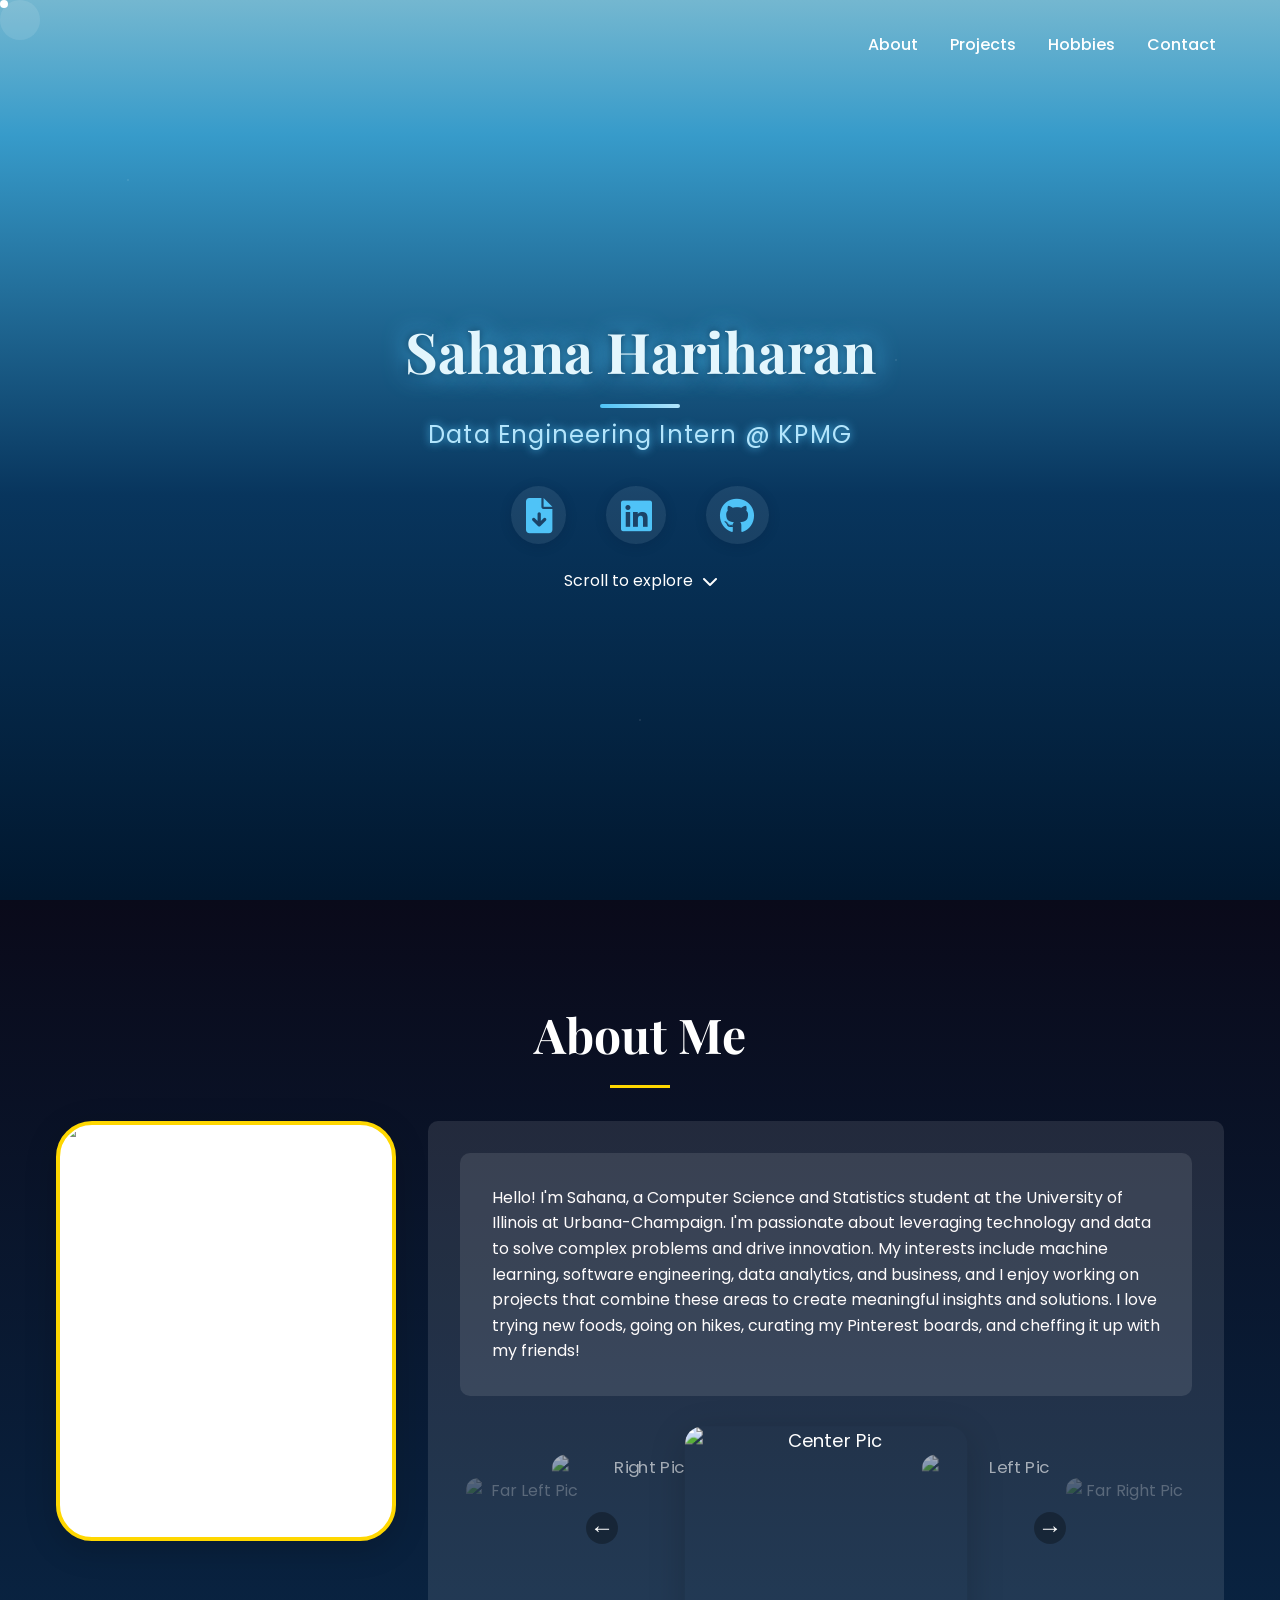
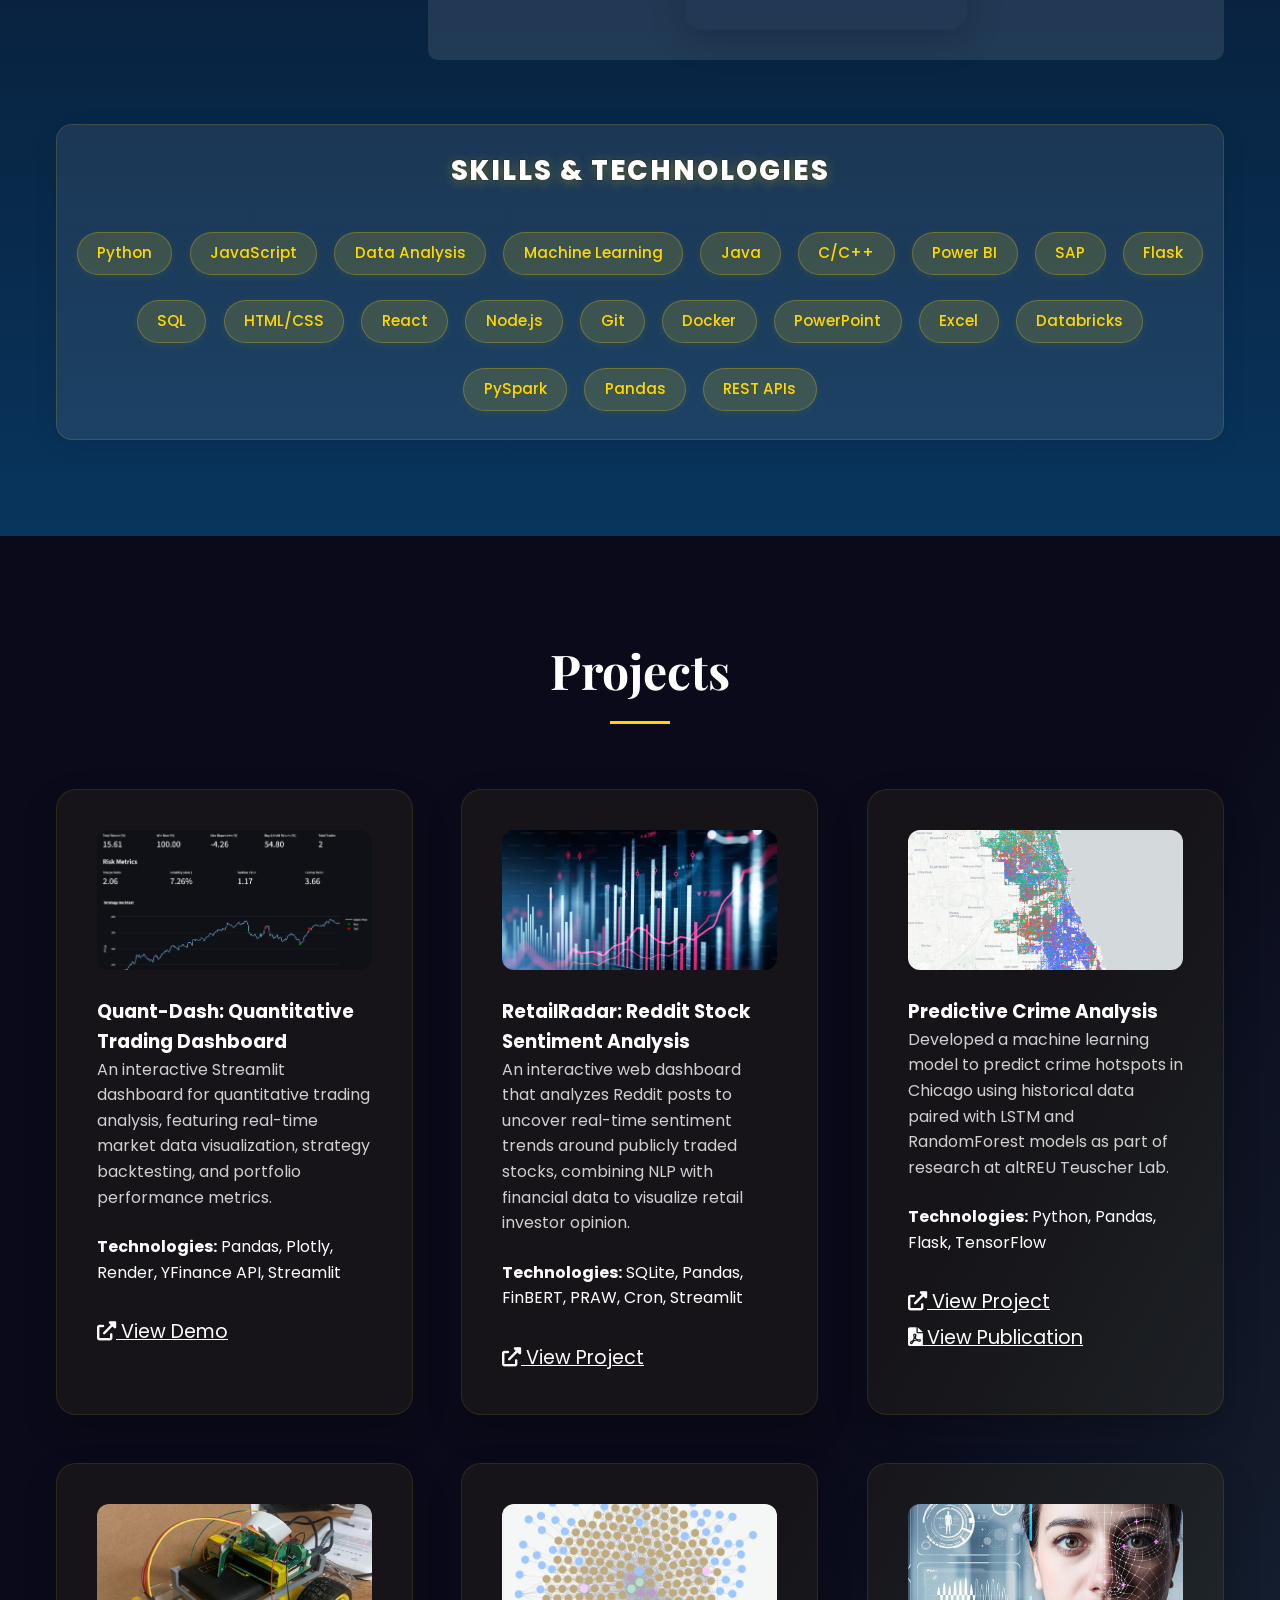
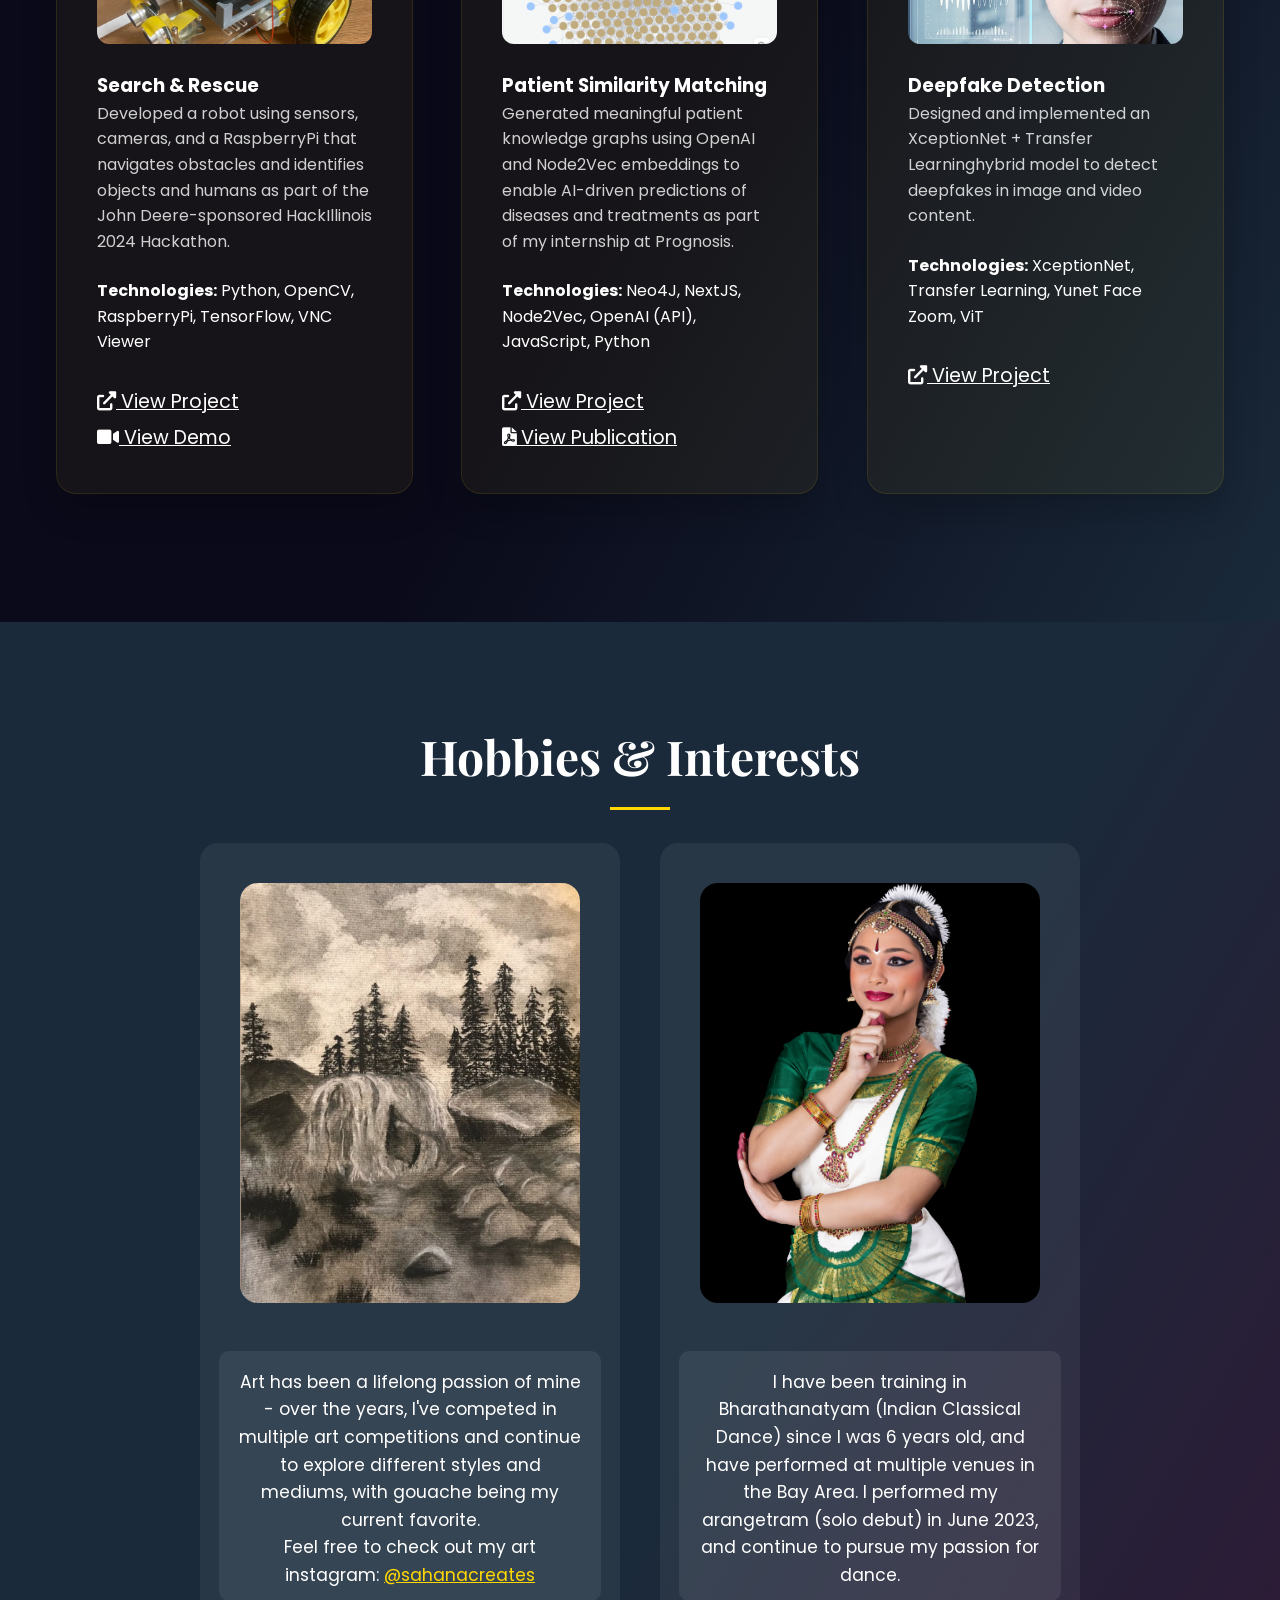
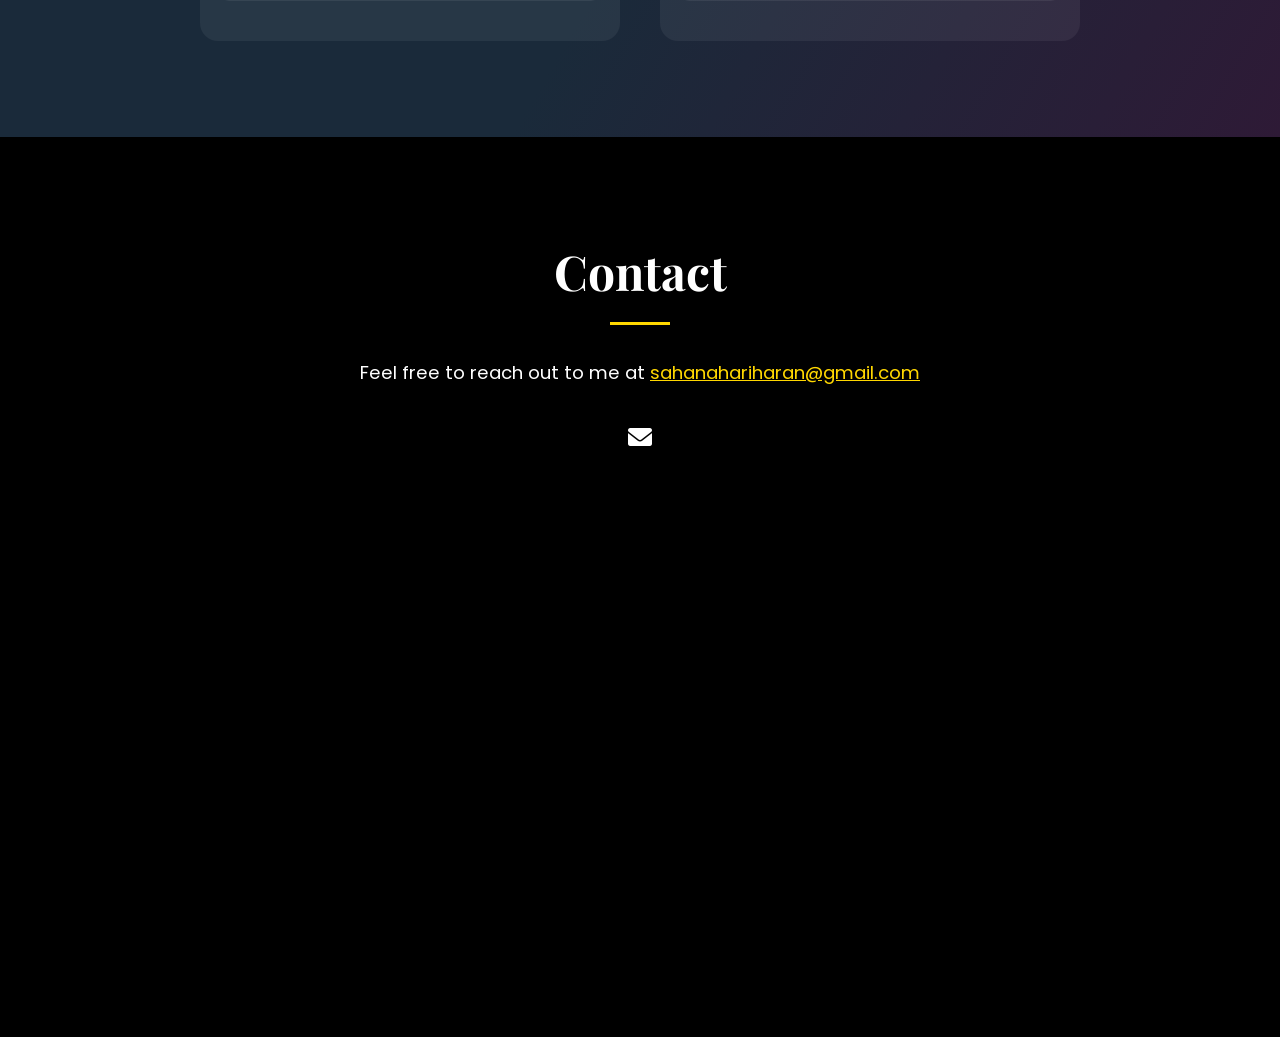
==== commit 40d9035c: "adding quant dash picture" ====
--- a/index.html
+++ b/index.html
@@ -160,6 +160,17 @@
       <div class="projects-grid">
         <div class="project-card" data-tilt>
           <div class="project-content">
+            <img src="quant-dash-pic.png" alt="Quant-Dash Project" style="width:100%;height:140px;object-fit:cover;border-radius:12px;margin-bottom:1.2rem;" />
+            <h3>Quant-Dash: Quantitative Trading Dashboard</h3>
+            <p class="project-description">An interactive Streamlit dashboard for quantitative trading analysis, featuring real-time market data visualization, strategy backtesting, and portfolio performance metrics.</p>
+            <div class="project-technologies"><strong>Technologies:</strong> Pandas, Plotly, Render, YFinance API, Streamlit</div>
+            <div class="project-links" style="display: flex; flex-direction: column; align-items: flex-start; gap: 0.3rem;">
+              <a href="https://quant-dash-hrrshsf2afnu7tpurjyaxh.streamlit.app/" class="project-link" title="View Demo" target="_blank" rel="noopener"><i class="fas fa-external-link-alt"></i> View Demo</a>
+            </div>
+          </div>
+        </div>
+        <div class="project-card" data-tilt>
+          <div class="project-content">
             <img src="stock_market_pic.jpeg" alt="RetailRadar Project" style="width:100%;height:140px;object-fit:cover;border-radius:12px;margin-bottom:1.2rem;" />
             <h3>RetailRadar: Reddit Stock Sentiment Analysis</h3>
             <p class="project-description">An interactive web dashboard that analyzes Reddit posts to uncover real-time sentiment trends around publicly traded stocks, combining NLP with financial data to visualize retail investor opinion.</p>
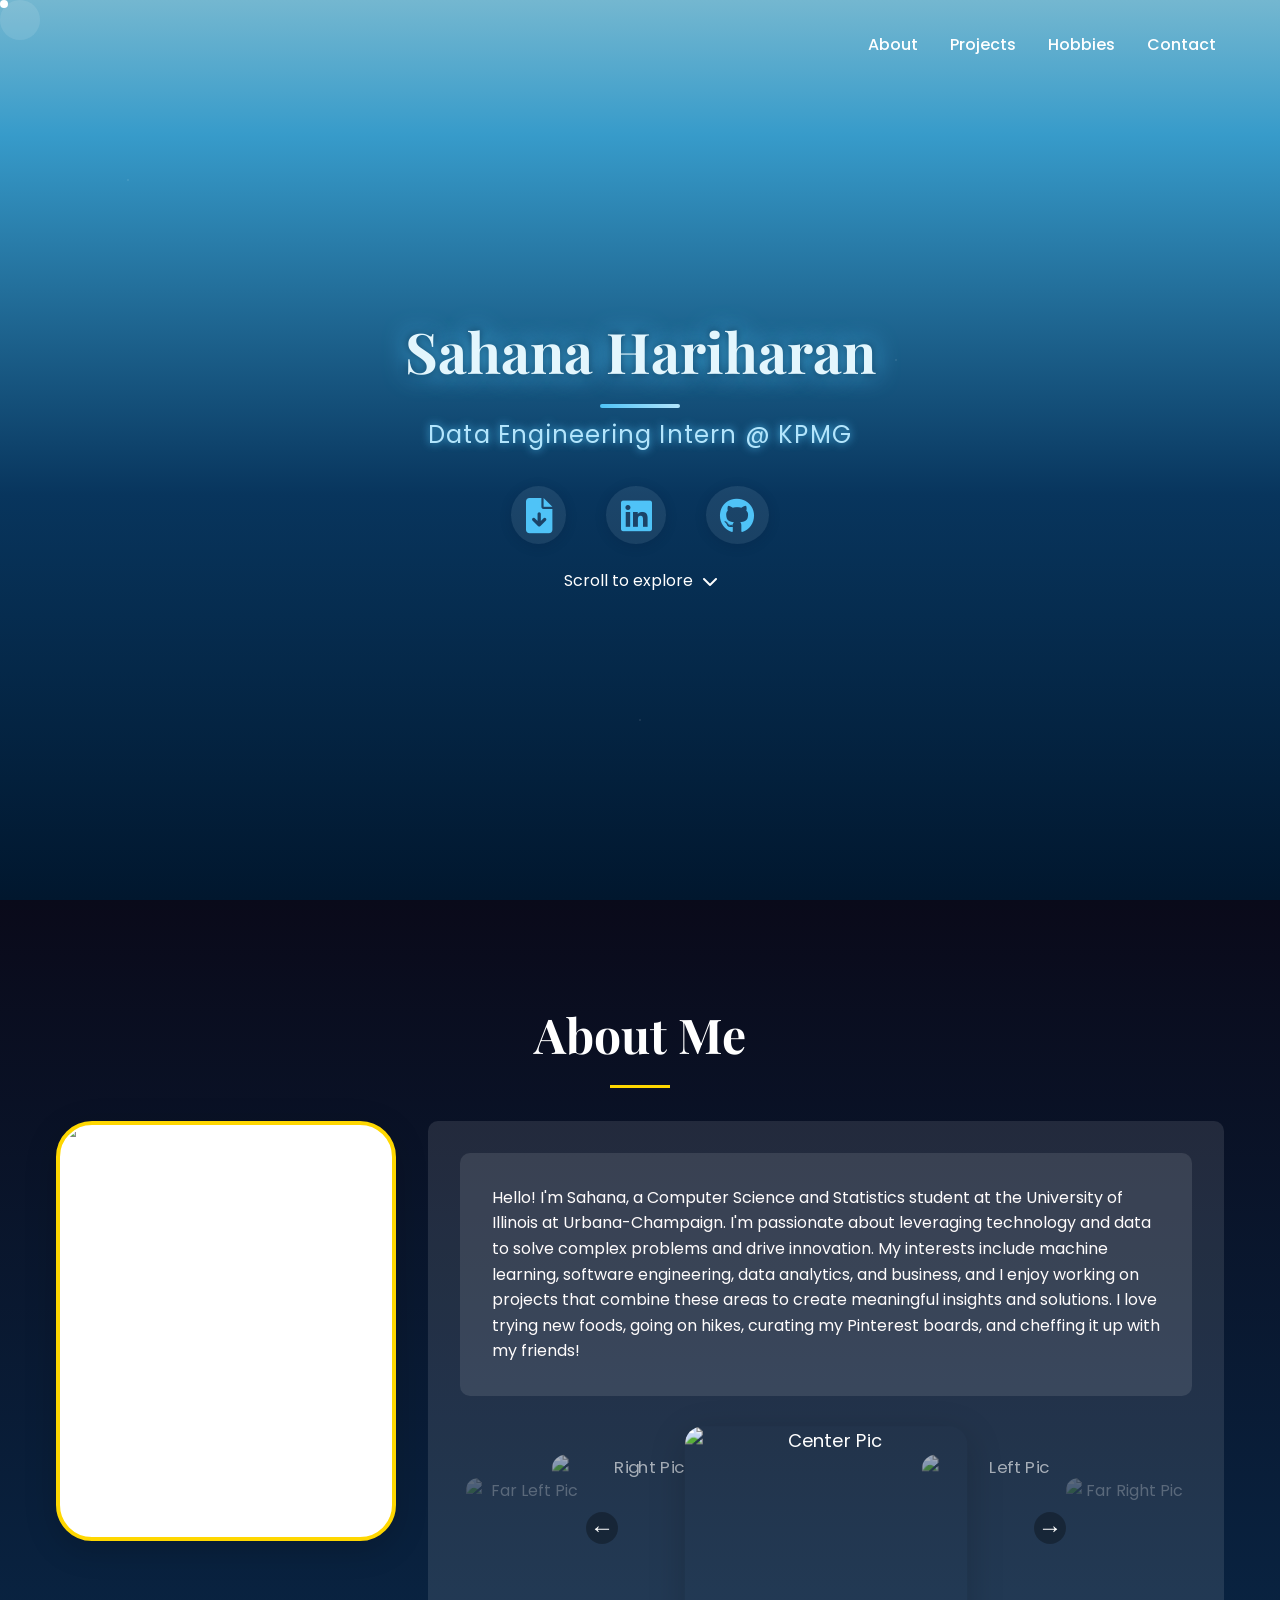
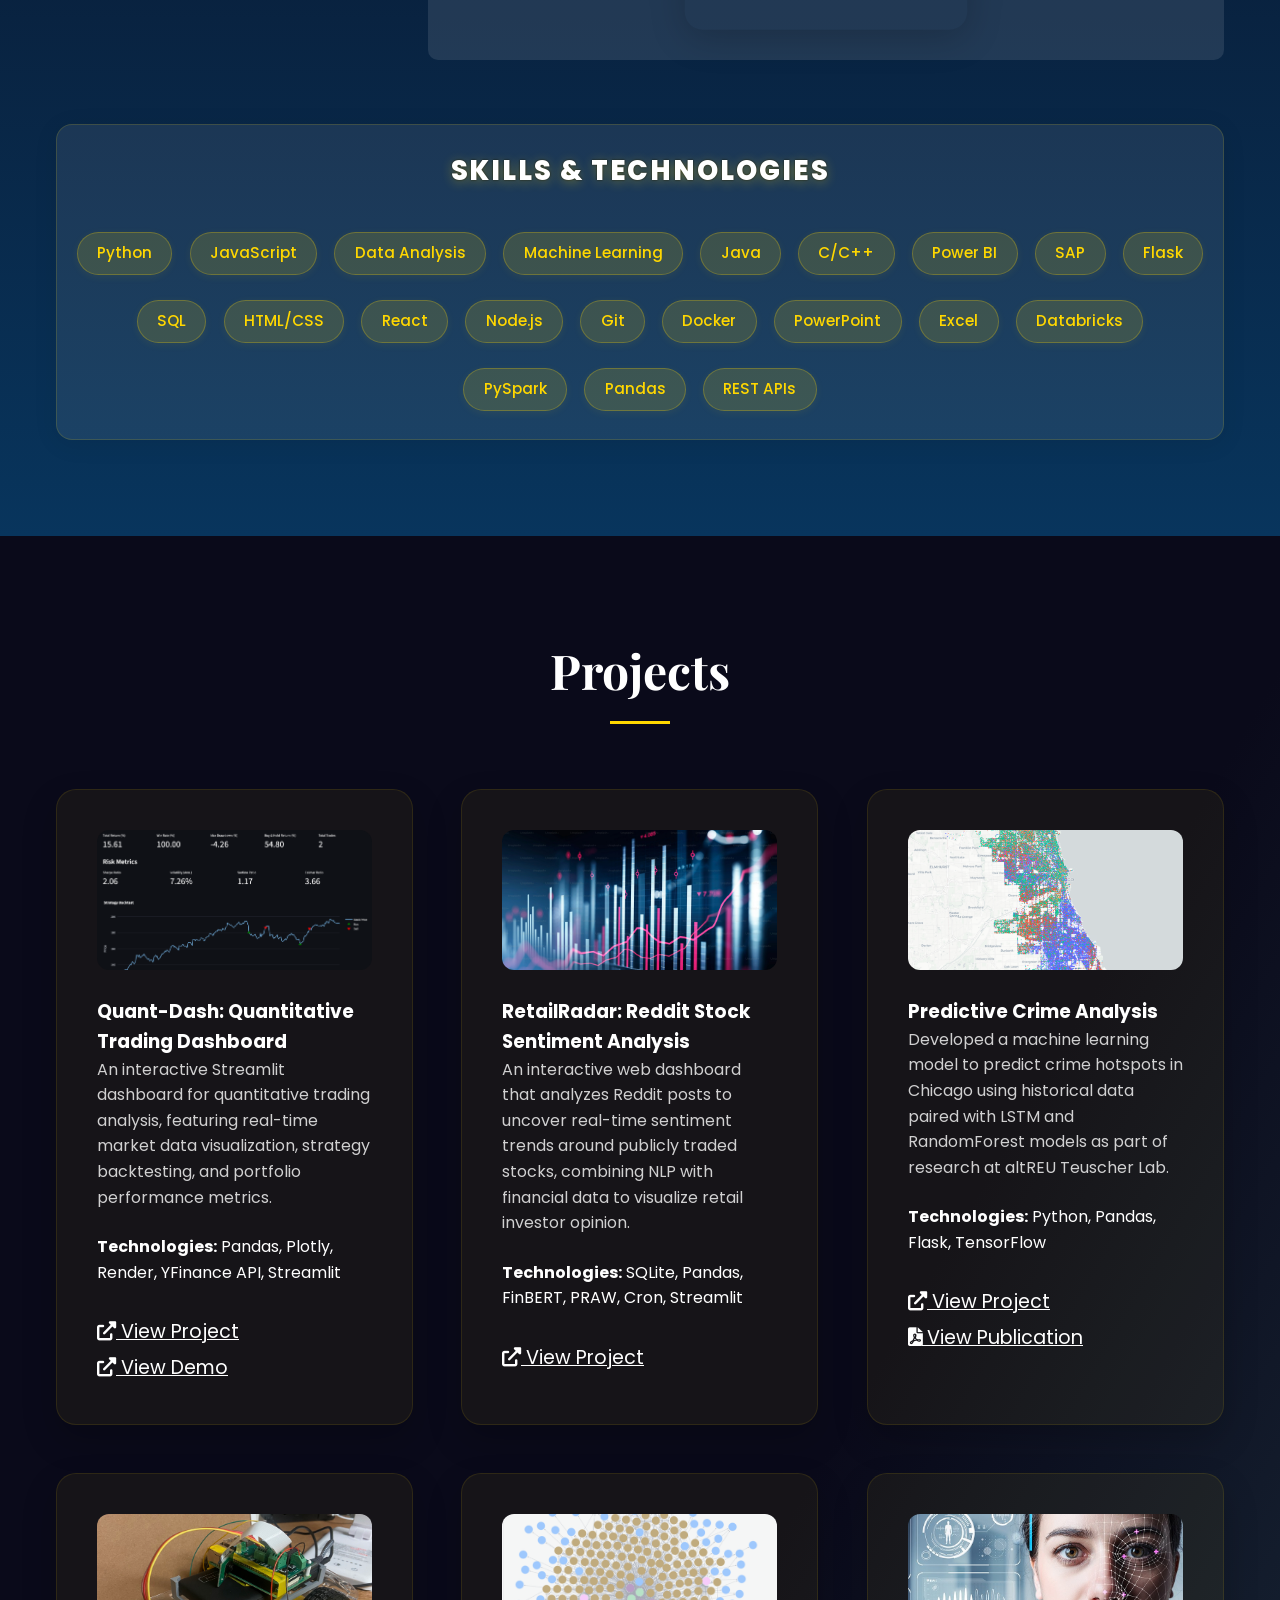
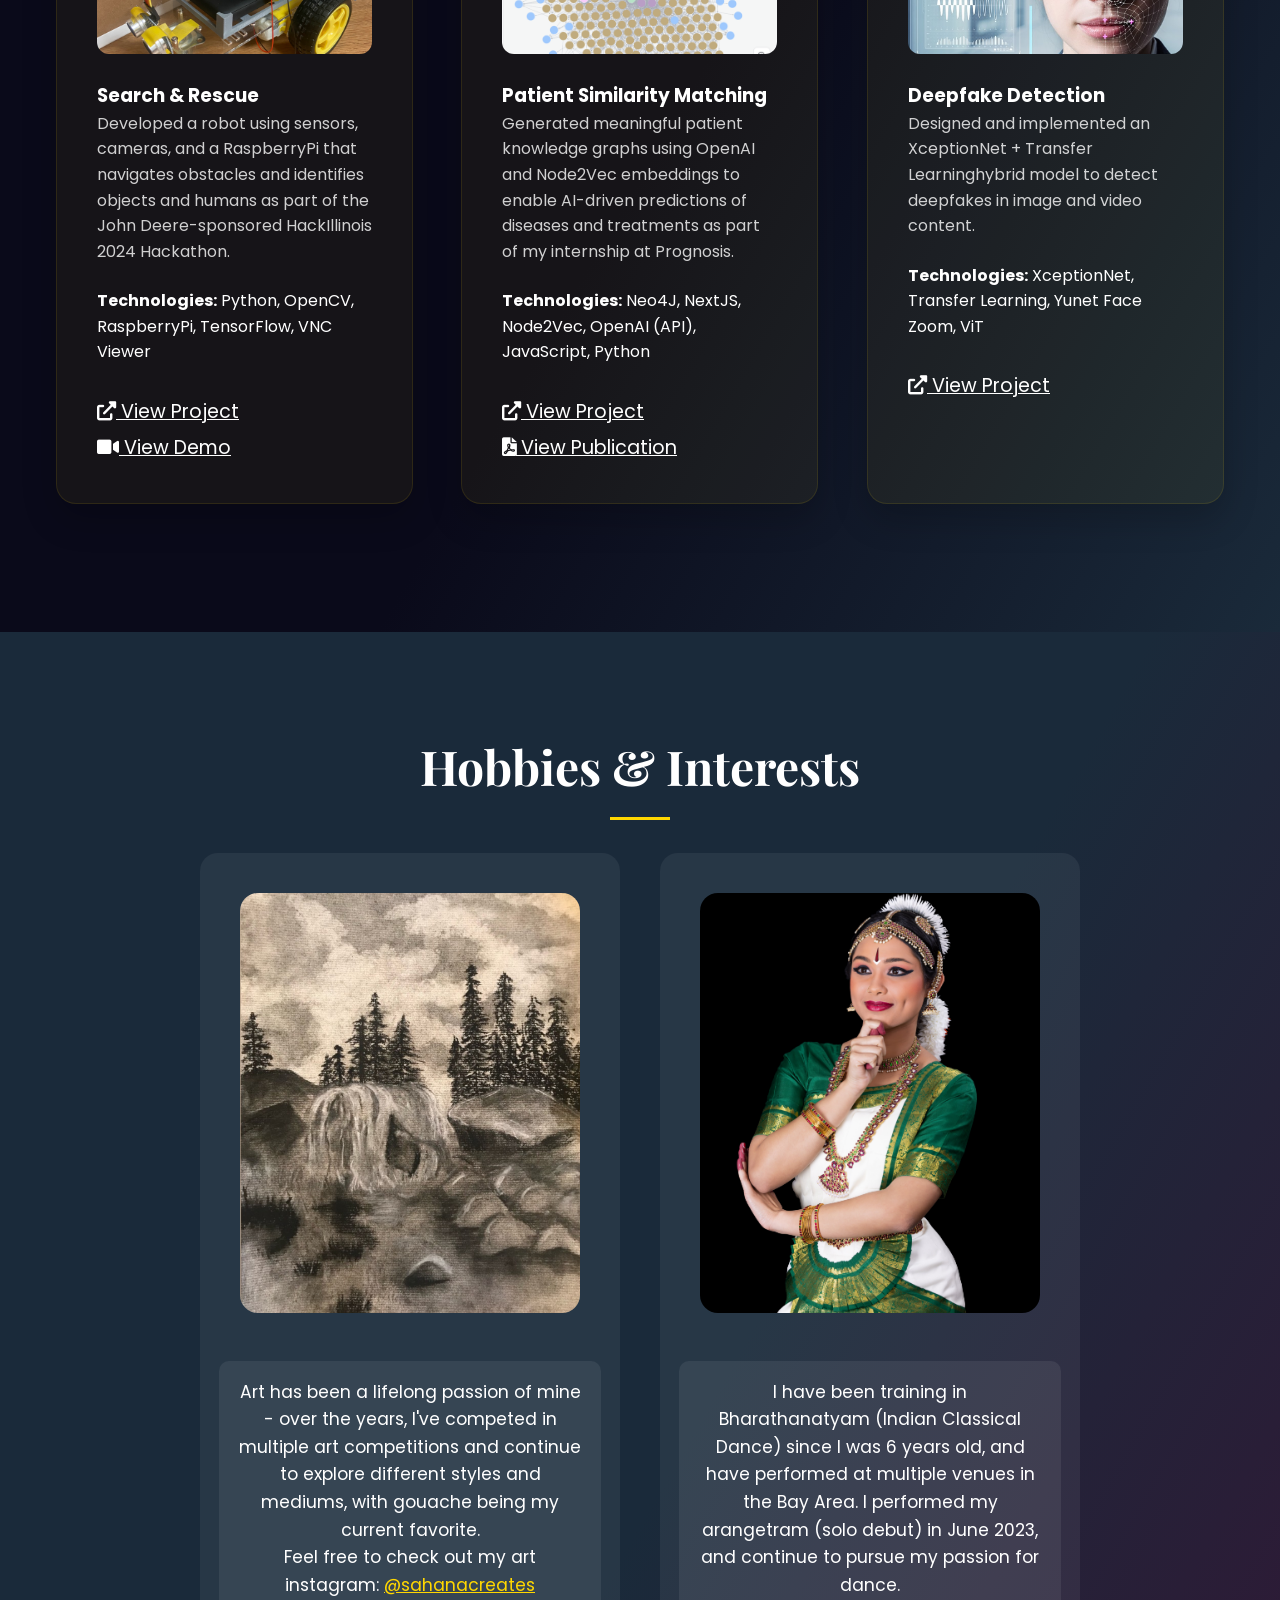
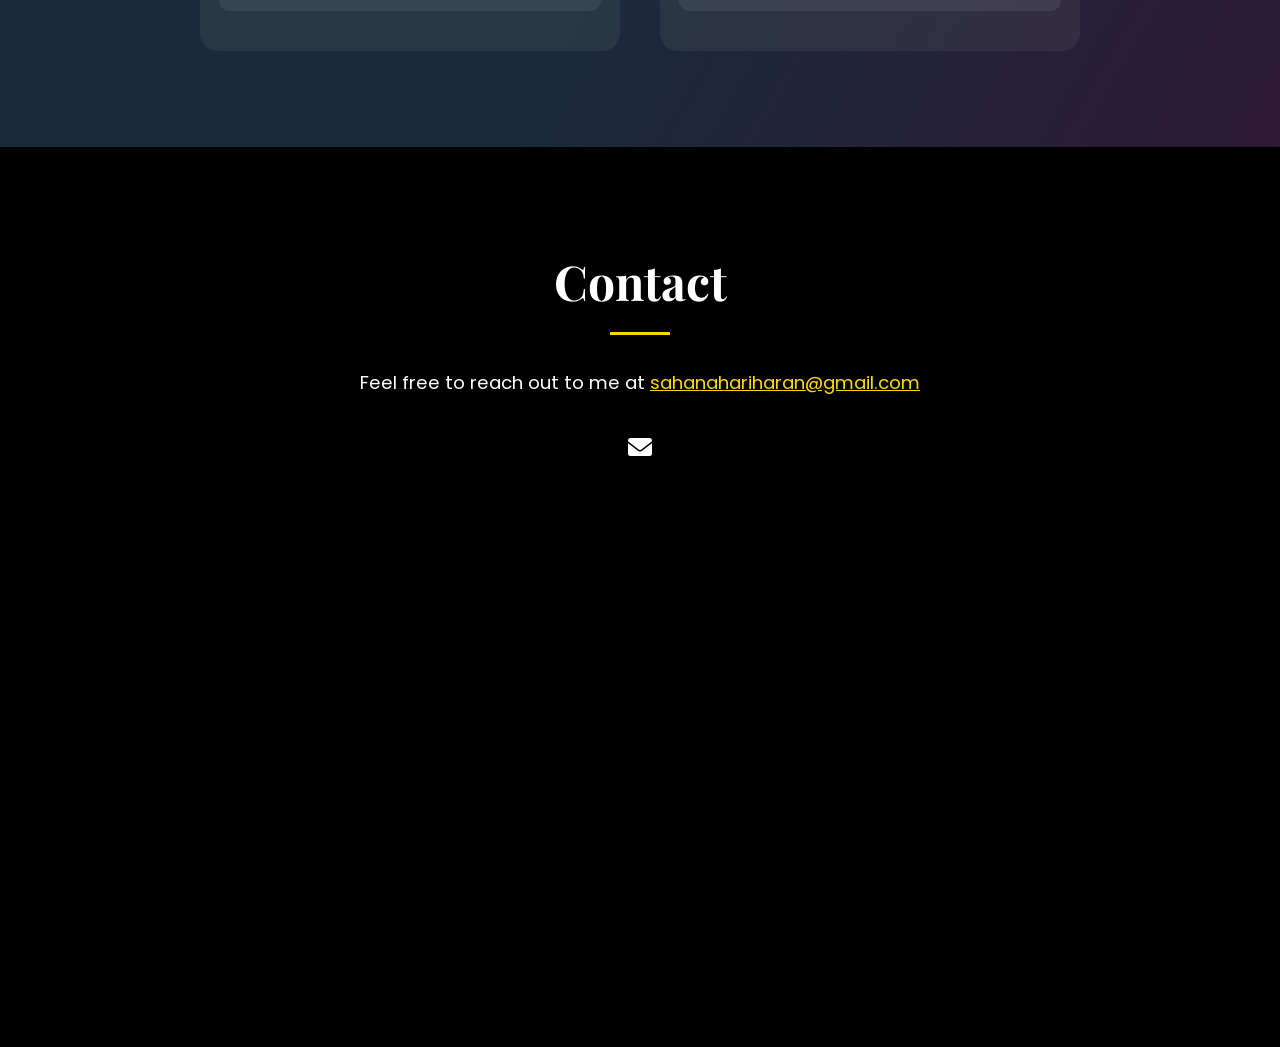
==== commit a519490e: "added view project button" ====
--- a/index.html
+++ b/index.html
@@ -165,7 +165,9 @@
             <p class="project-description">An interactive Streamlit dashboard for quantitative trading analysis, featuring real-time market data visualization, strategy backtesting, and portfolio performance metrics.</p>
             <div class="project-technologies"><strong>Technologies:</strong> Pandas, Plotly, Render, YFinance API, Streamlit</div>
             <div class="project-links" style="display: flex; flex-direction: column; align-items: flex-start; gap: 0.3rem;">
+              <a href="https://github.com/sahana-h/quant-dash" class="project-link" title="View on GitHub" target="_blank" rel="noopener"><i class="fas fa-external-link-alt"></i> View Project</a>
               <a href="https://quant-dash-hrrshsf2afnu7tpurjyaxh.streamlit.app/" class="project-link" title="View Demo" target="_blank" rel="noopener"><i class="fas fa-external-link-alt"></i> View Demo</a>
+              
             </div>
           </div>
         </div>
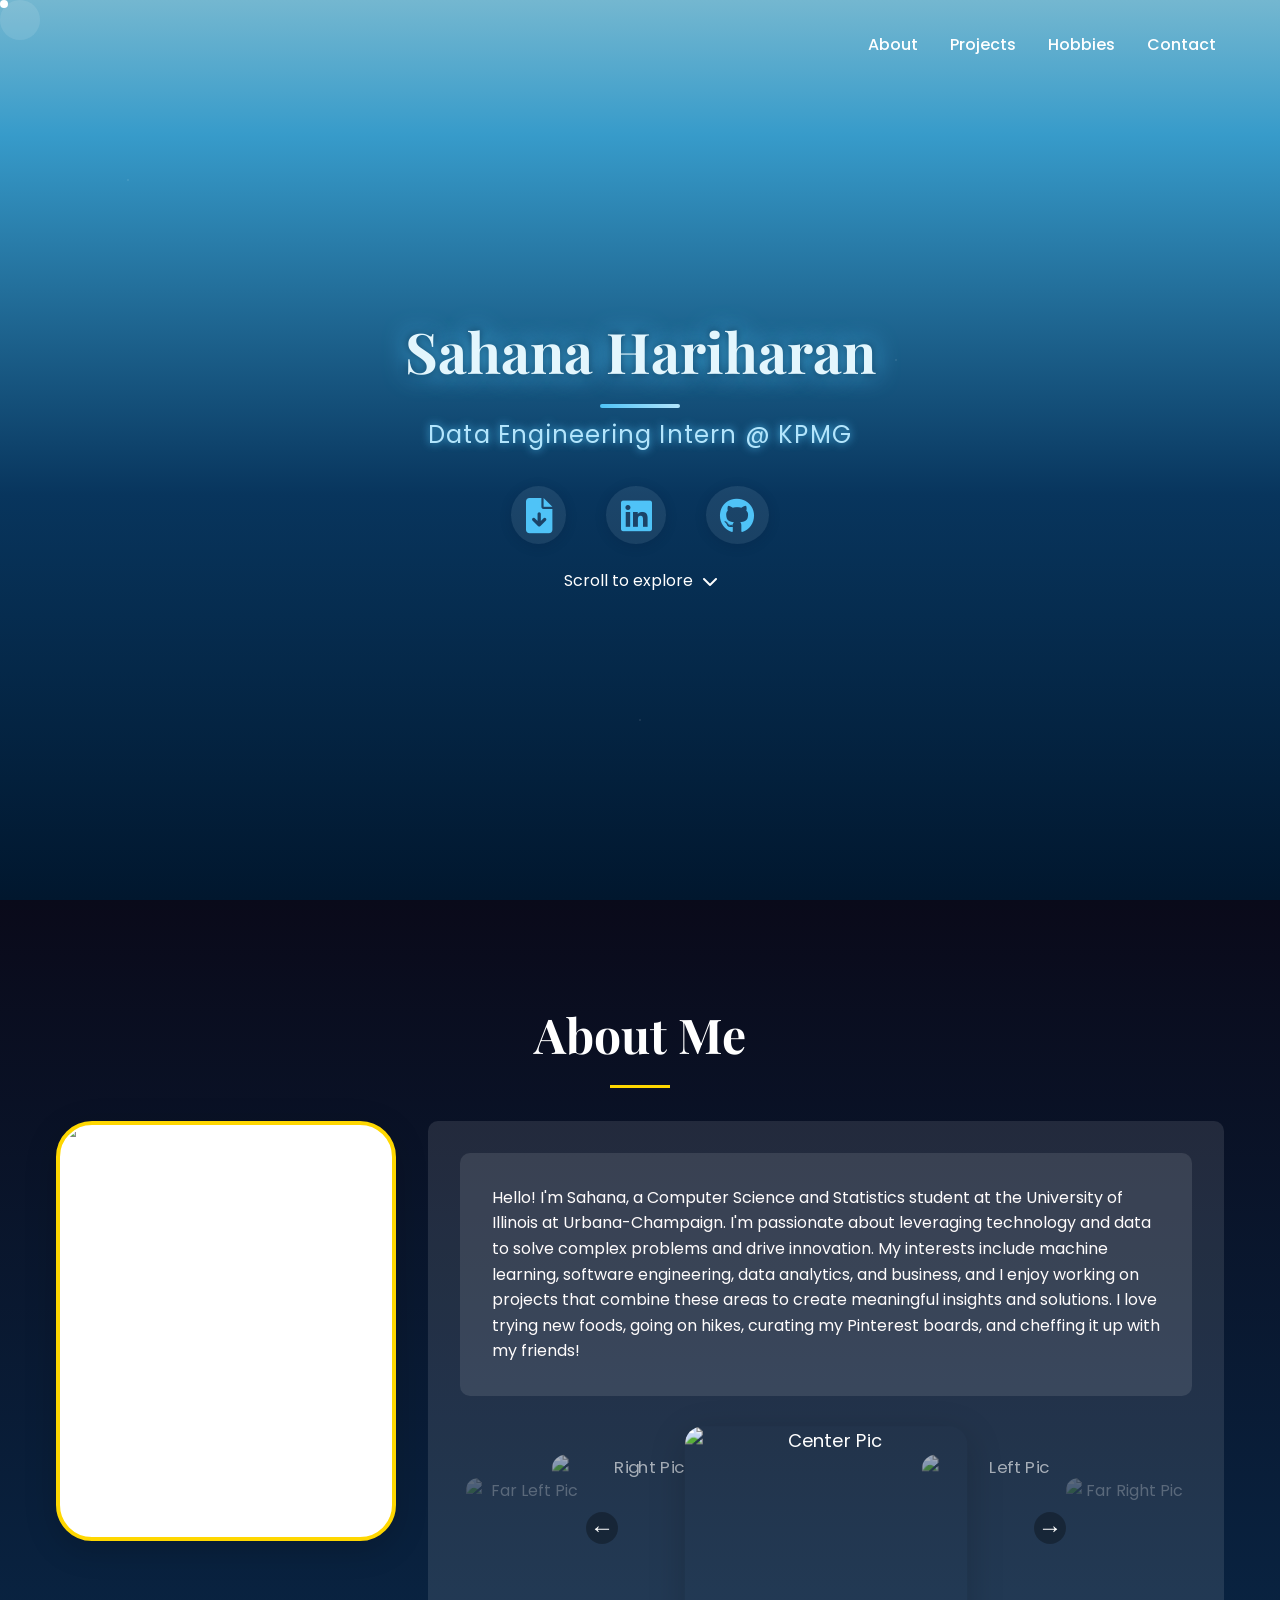
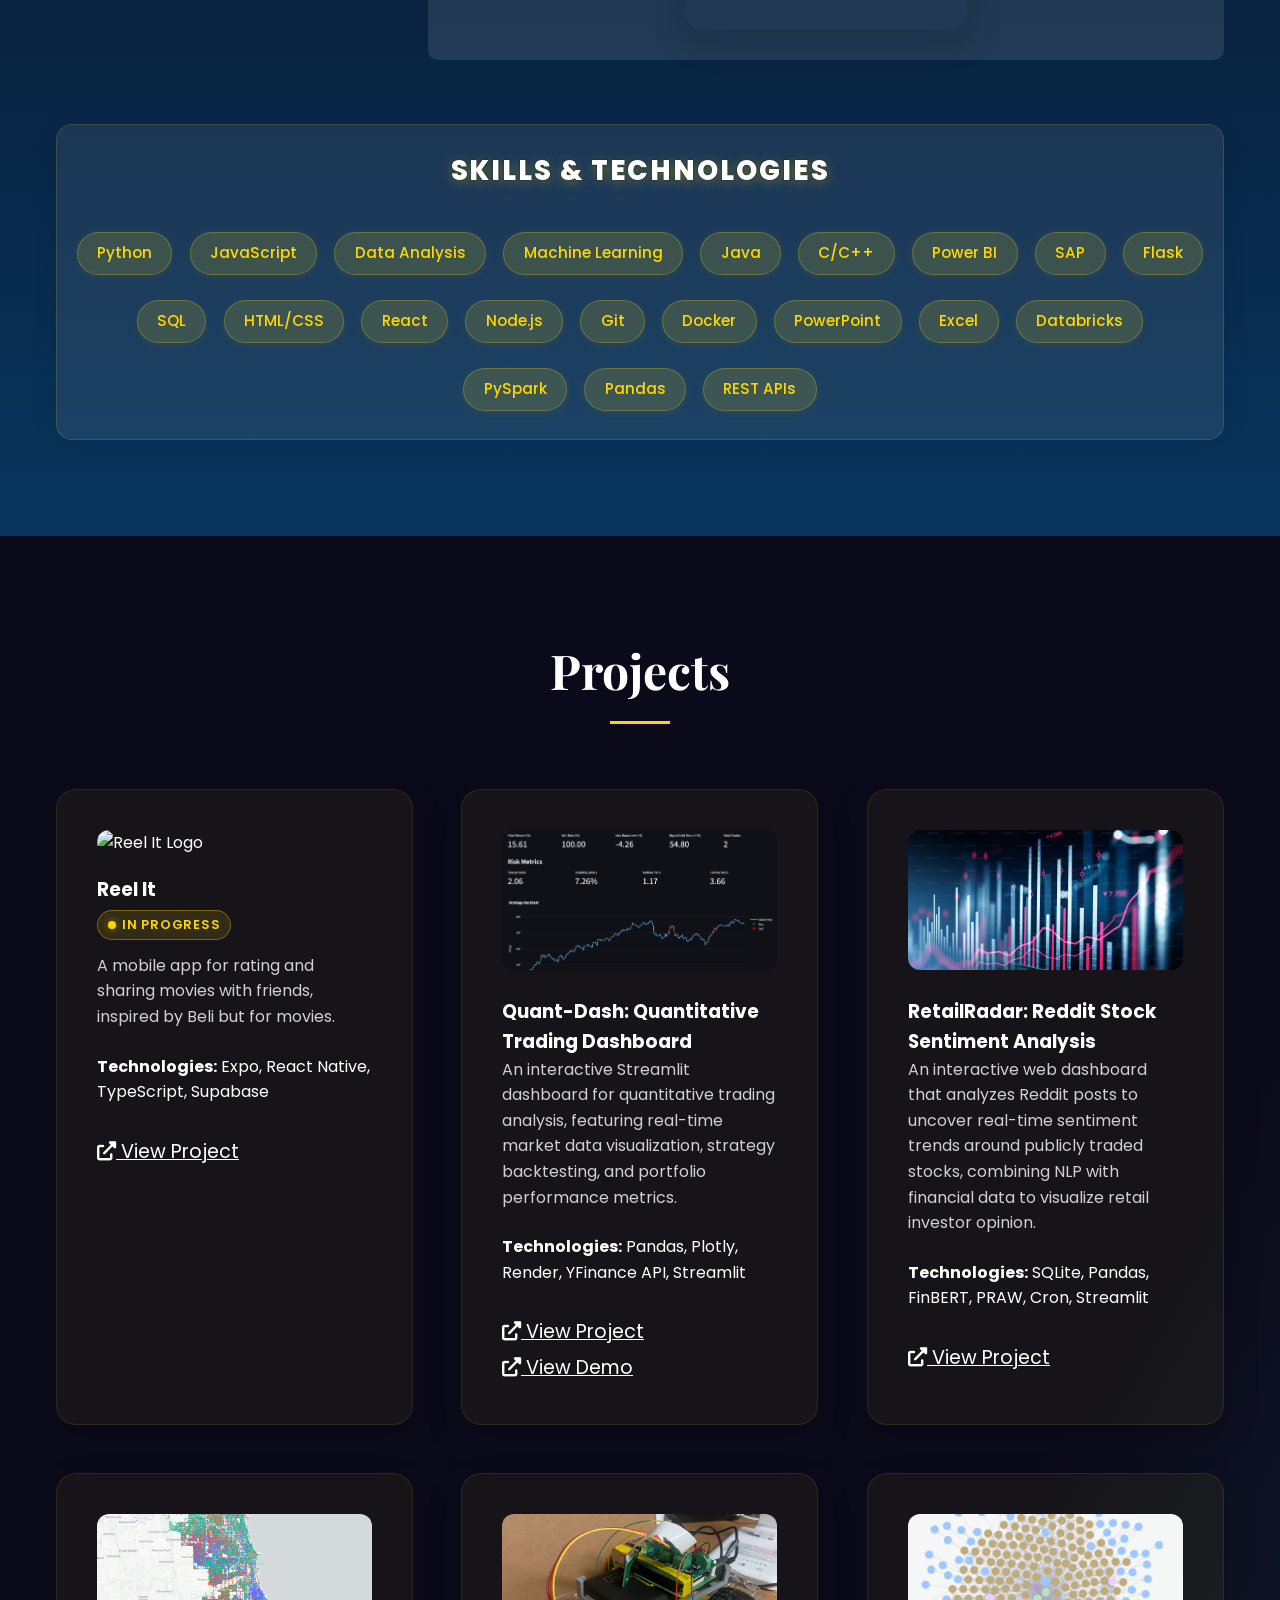
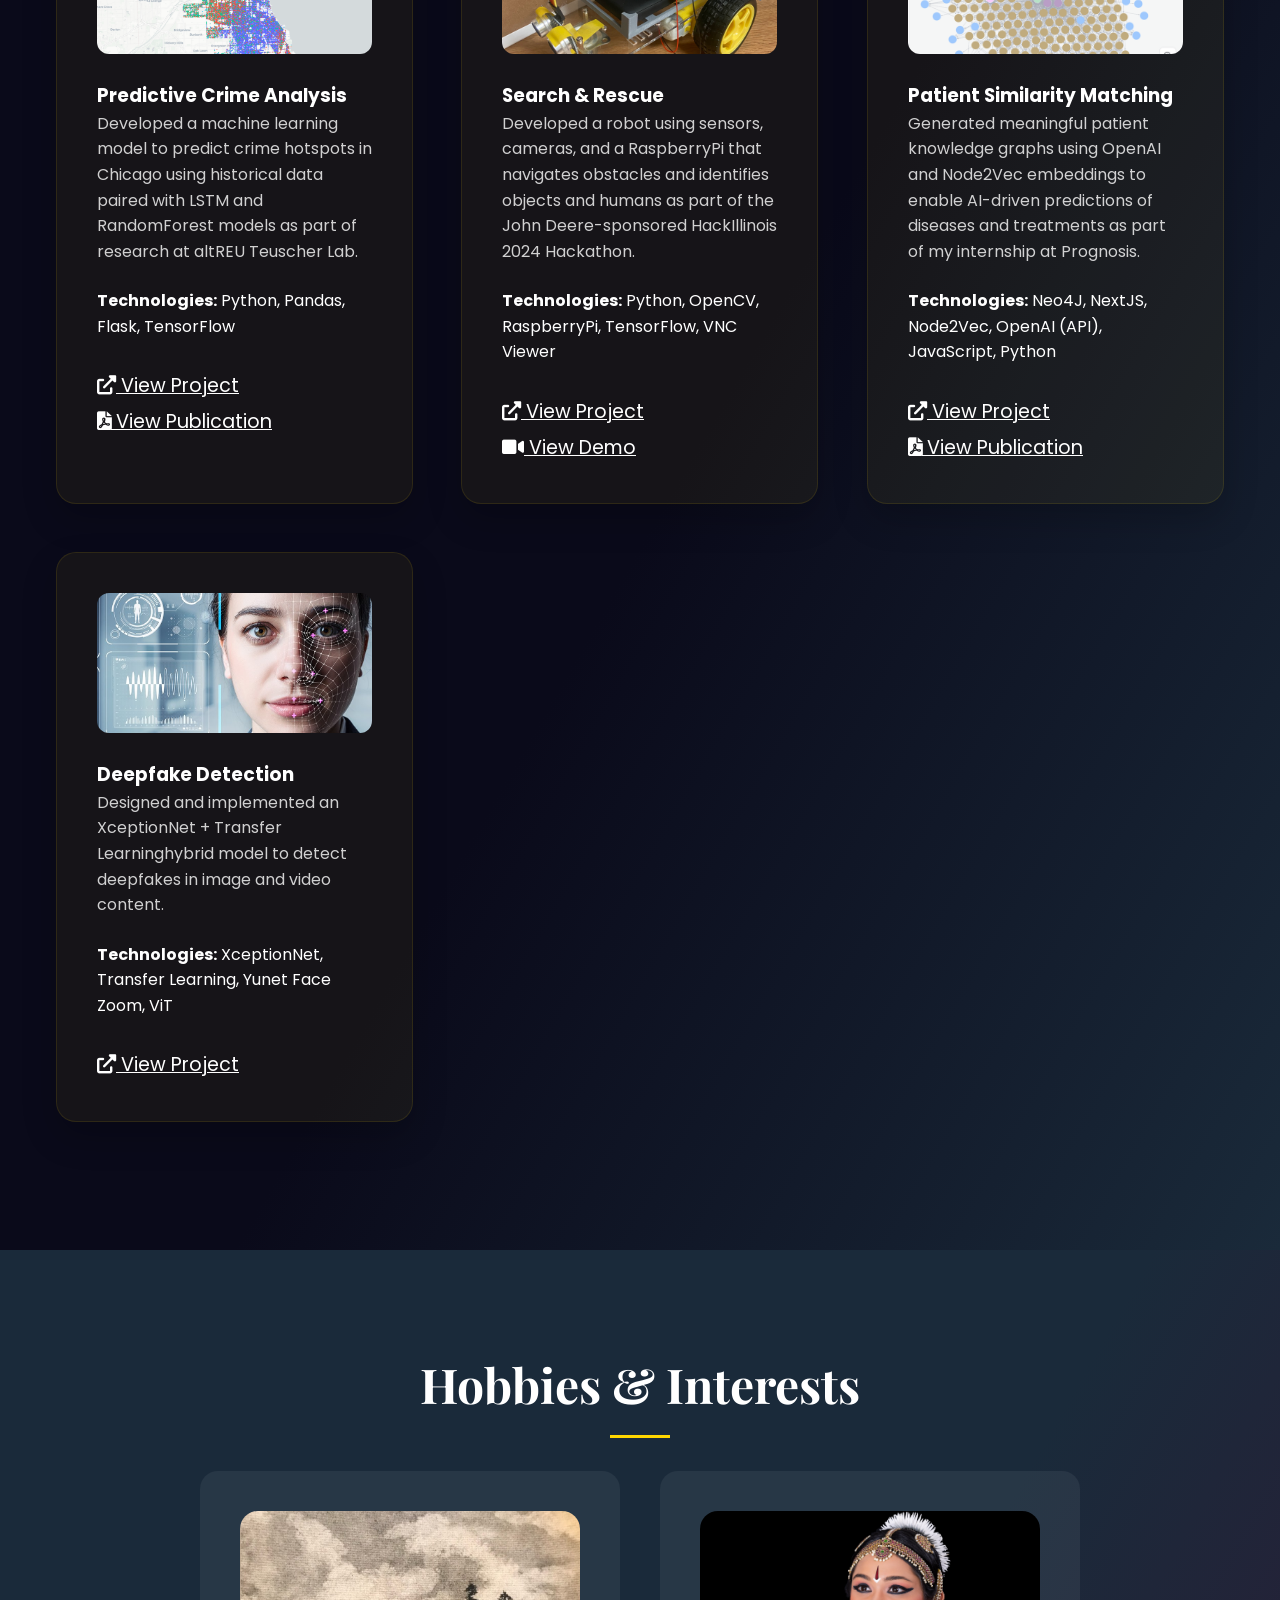
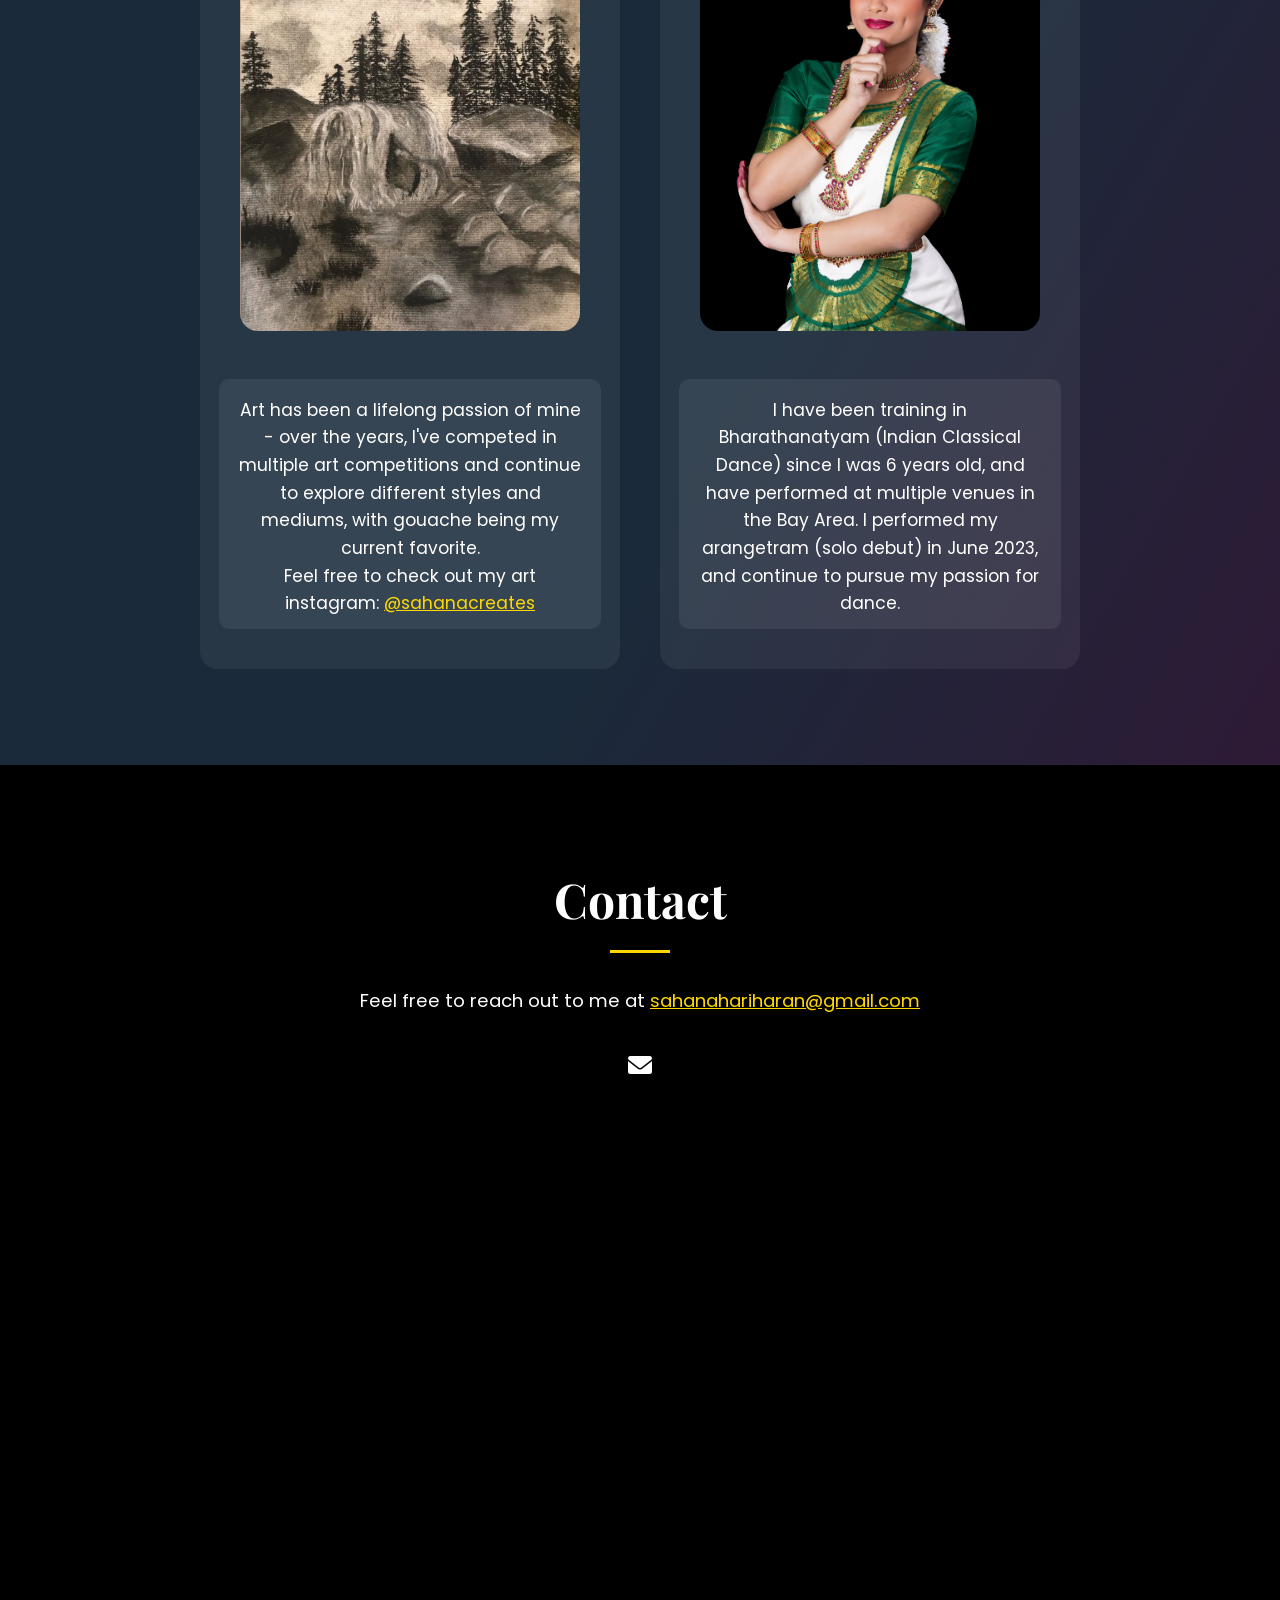
==== commit 1c3a9c55: "updated resume and added reel it to projects" ====
--- a/index.html
+++ b/index.html
@@ -160,6 +160,18 @@
       <div class="projects-grid">
         <div class="project-card" data-tilt>
           <div class="project-content">
+            <img src="https://raw.githubusercontent.com/sonikatam/ReelIt/main/logo.png" alt="Reel It Logo" style="width:100%;height:140px;object-fit:cover;border-radius:12px;margin-bottom:1.2rem;" />
+            <h3>Reel It</h3>
+            <span class="status-badge status-in-progress">In Progress</span>
+            <p class="project-description">A mobile app for rating and sharing movies with friends, inspired by Beli but for movies.</p>
+            <div class="project-technologies"><strong>Technologies:</strong> Expo, React Native, TypeScript, Supabase</div>
+            <div class="project-links" style="display: flex; flex-direction: column; align-items: flex-start; gap: 0.3rem;">
+              <a href="https://github.com/sonikatam/ReelIt" class="project-link" title="View on GitHub" target="_blank" rel="noopener"><i class="fas fa-external-link-alt"></i> View Project</a>
+            </div>
+          </div>
+        </div>
+        <div class="project-card" data-tilt>
+          <div class="project-content">
             <img src="quant-dash-pic.png" alt="Quant-Dash Project" style="width:100%;height:140px;object-fit:cover;border-radius:12px;margin-bottom:1.2rem;" />
             <h3>Quant-Dash: Quantitative Trading Dashboard</h3>
             <p class="project-description">An interactive Streamlit dashboard for quantitative trading analysis, featuring real-time market data visualization, strategy backtesting, and portfolio performance metrics.</p>
--- a/style.css
+++ b/style.css
@@ -886,3 +886,30 @@
   background: linear-gradient(120deg, #1a2a3a 60%, #2e1a36 100%);
 }
 
+.status-badge {
+  display: inline-flex;
+  align-items: center;
+  gap: 0.4rem;
+  padding: 0.25rem 0.6rem;
+  border-radius: 999px;
+  font-size: 0.8rem;
+  font-weight: 600;
+  letter-spacing: 0.06em;
+  text-transform: uppercase;
+  background: rgba(255, 215, 0, 0.12);
+  color: #ffd700;
+  border: 1px solid rgba(255, 215, 0, 0.35);
+  margin: 0.3rem 0 0.8rem 0;
+}
+
+.status-badge::before {
+  content: '';
+  width: 8px;
+  height: 8px;
+  border-radius: 50%;
+  background: #ffd700;
+  box-shadow: 0 0 8px #ffd70088;
+}
+
+.status-in-progress { }
+
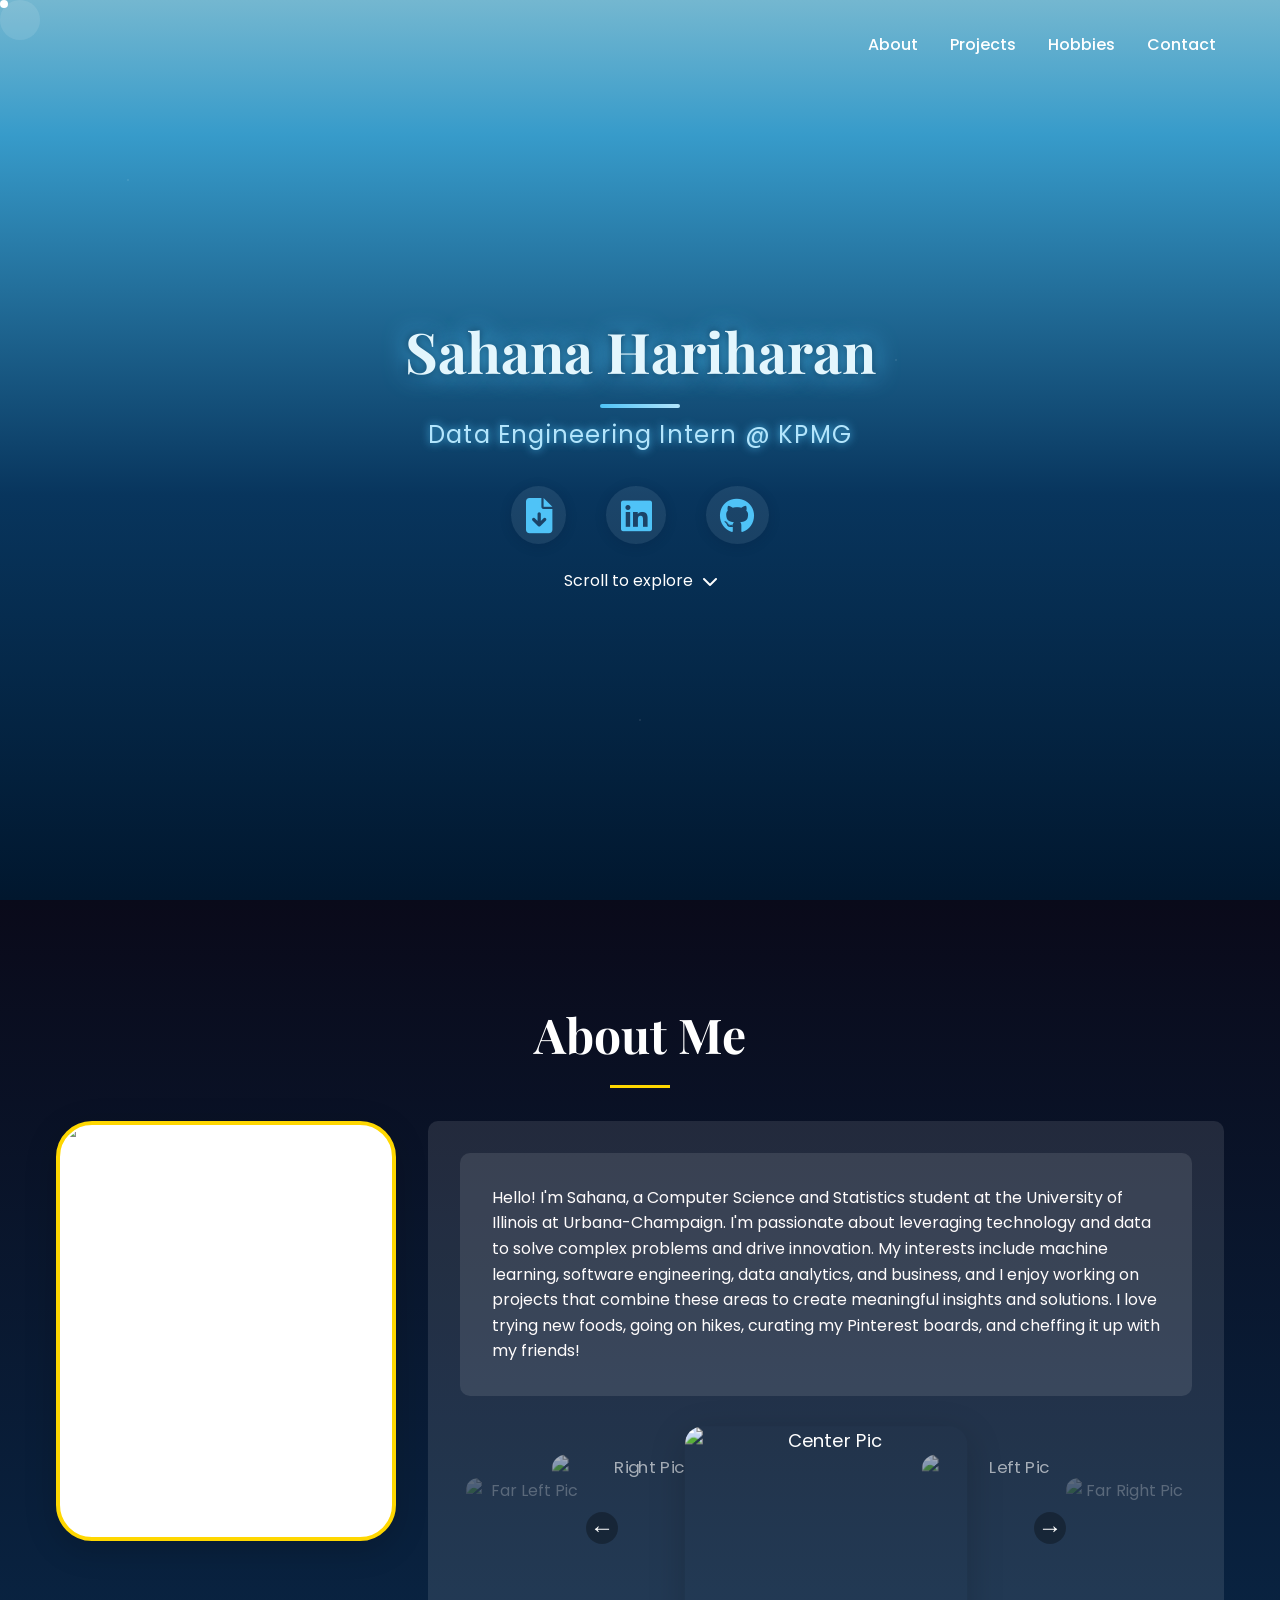
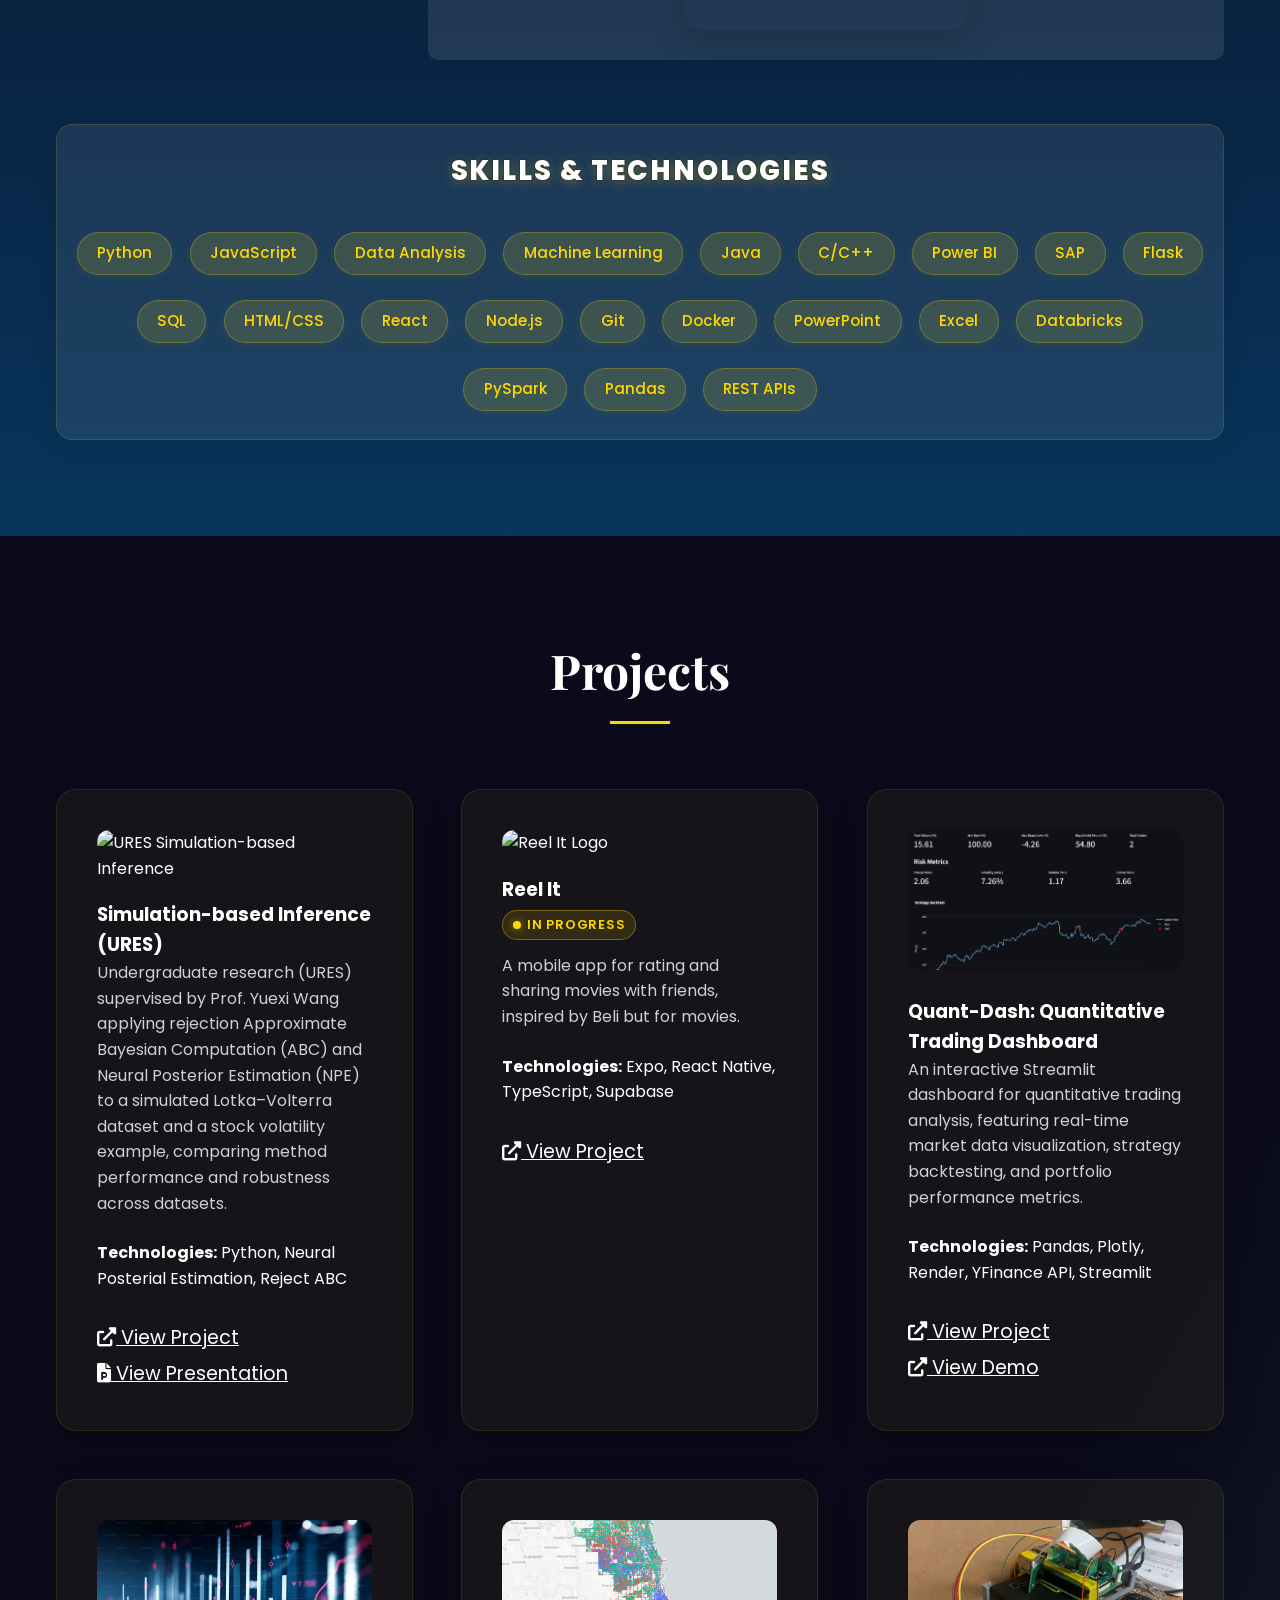
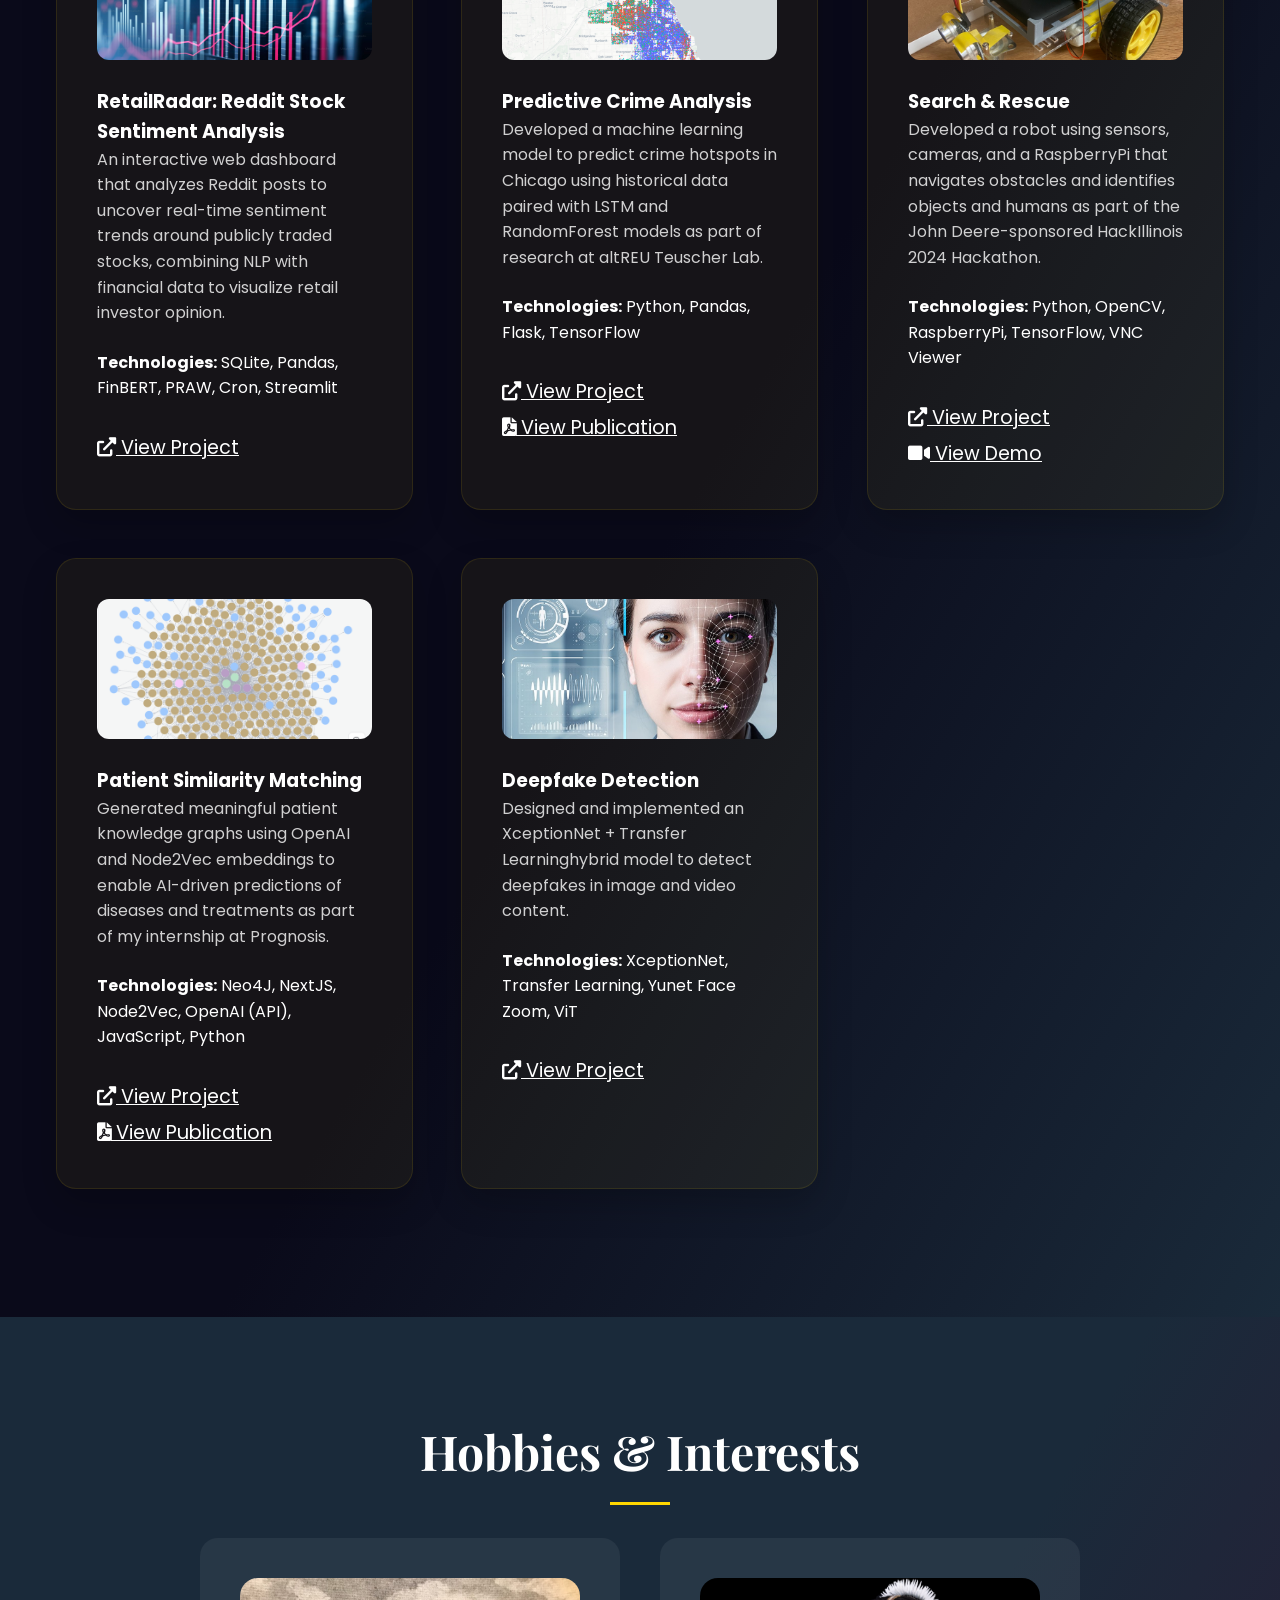
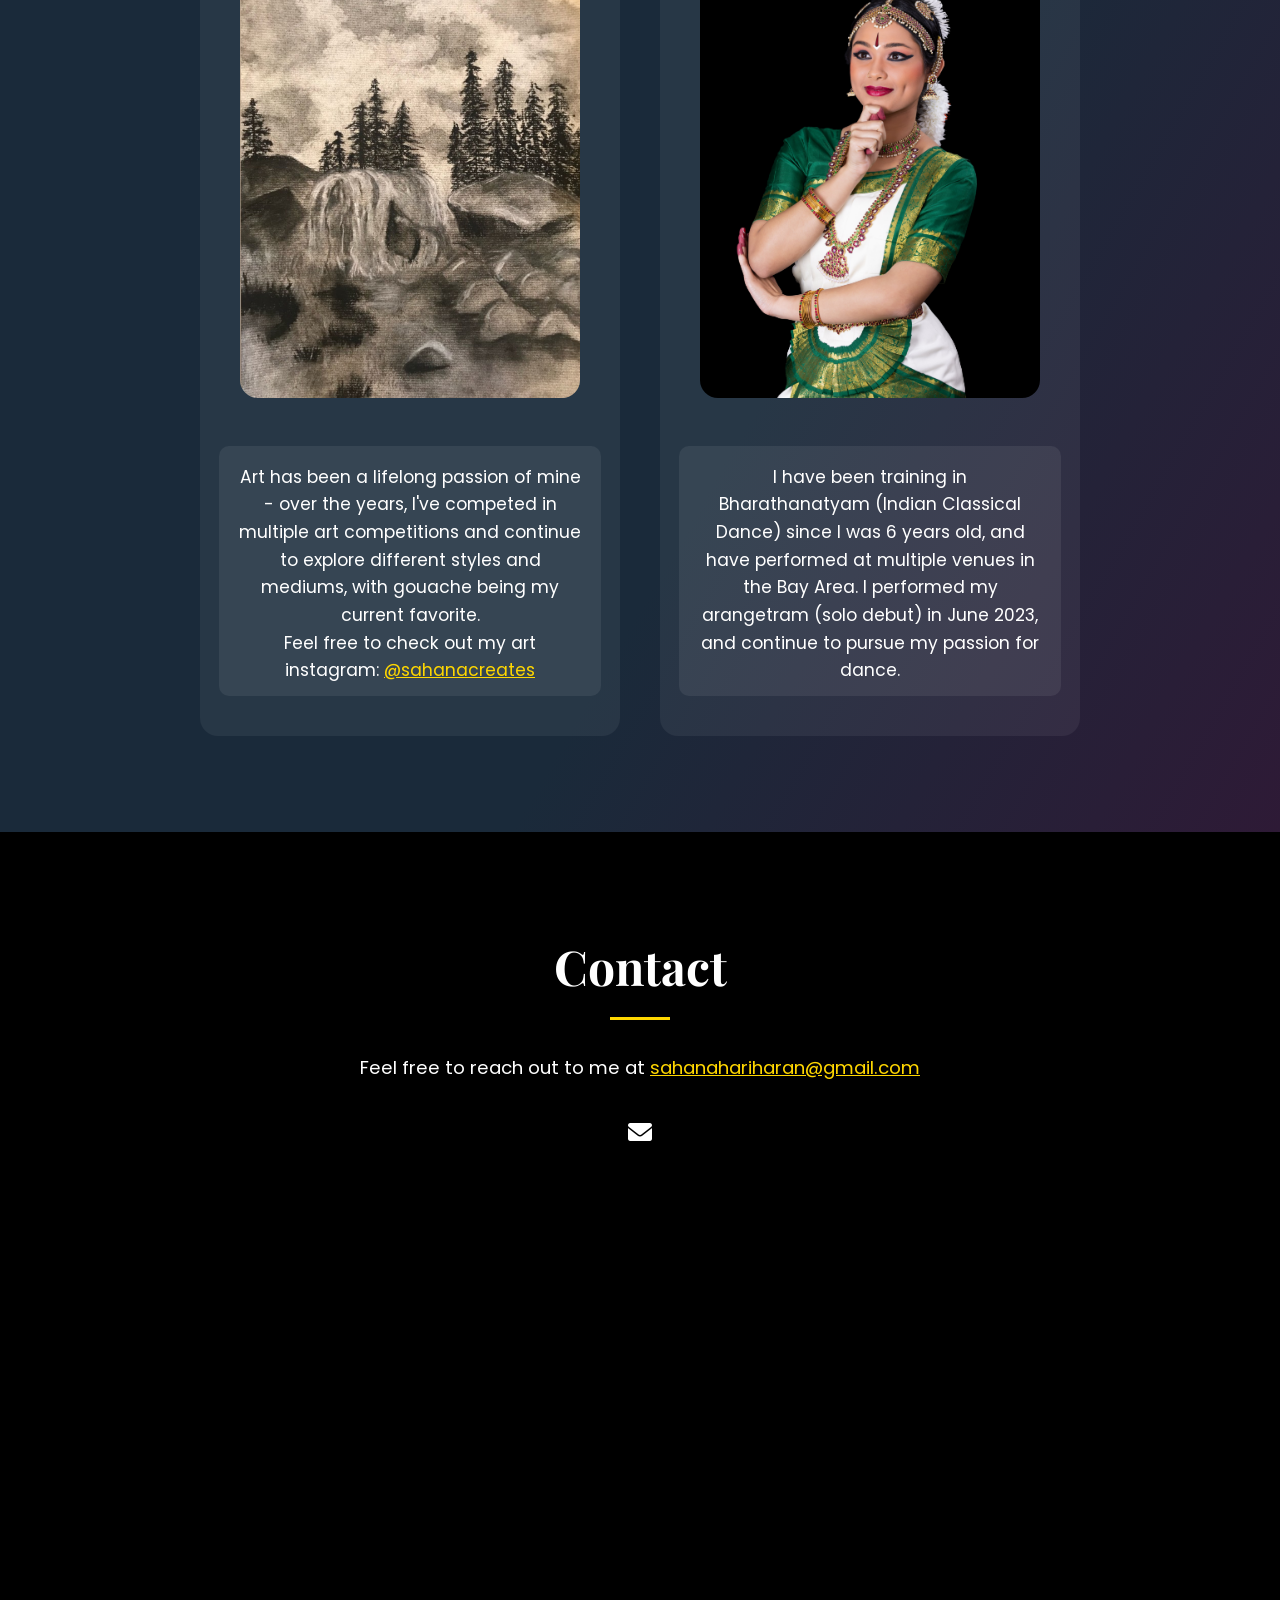
==== commit a6aaeb5c: "adding research URES project" ====
--- a/index.html
+++ b/index.html
@@ -160,6 +160,18 @@
       <div class="projects-grid">
         <div class="project-card" data-tilt>
           <div class="project-content">
+            <img src="https://placehold.co/600x400?text=Simulation-Based+Inference" alt="URES Simulation-based Inference" style="width:100%;height:140px;object-fit:cover;border-radius:12px;margin-bottom:1.2rem;" />
+            <h3>Simulation-based Inference (URES)</h3>
+            <p class="project-description">Undergraduate research (URES) supervised by Prof. Yuexi Wang applying rejection Approximate Bayesian Computation (ABC) and Neural Posterior Estimation (NPE) to a simulated Lotka–Volterra dataset and a stock volatility example, comparing method performance and robustness across datasets. </p>
+            <div class="project-technologies"><strong>Technologies:</strong> Python, Neural Posterial Estimation, Reject ABC</div>
+            <div class="project-links" style="display: flex; flex-direction: column; align-items: flex-start; gap: 0.3rem;">
+              <a href="https://drive.google.com/drive/folders/1JEhnvO45wmoU0R_aOCudJ-0UNm1DFivh?usp=sharing" class="project-link" title="View Project" target="_blank" rel="noopener"><i class="fas fa-external-link-alt"></i> View Project</a>
+              <a href="https://docs.google.com/presentation/d/1dZ8ixKH1151uZl0Qqj7zQxyb41cHkzdHwssHNTeDG58/edit?usp=sharing" class="project-link" title="View Presentation" target="_blank" rel="noopener"><i class="fas fa-file-powerpoint"></i> View Presentation</a>
+            </div>
+          </div>
+        </div>
+        <div class="project-card" data-tilt>
+          <div class="project-content">
             <img src="https://raw.githubusercontent.com/sonikatam/ReelIt/main/logo.png" alt="Reel It Logo" style="width:100%;height:140px;object-fit:cover;border-radius:12px;margin-bottom:1.2rem;" />
             <h3>Reel It</h3>
             <span class="status-badge status-in-progress">In Progress</span>
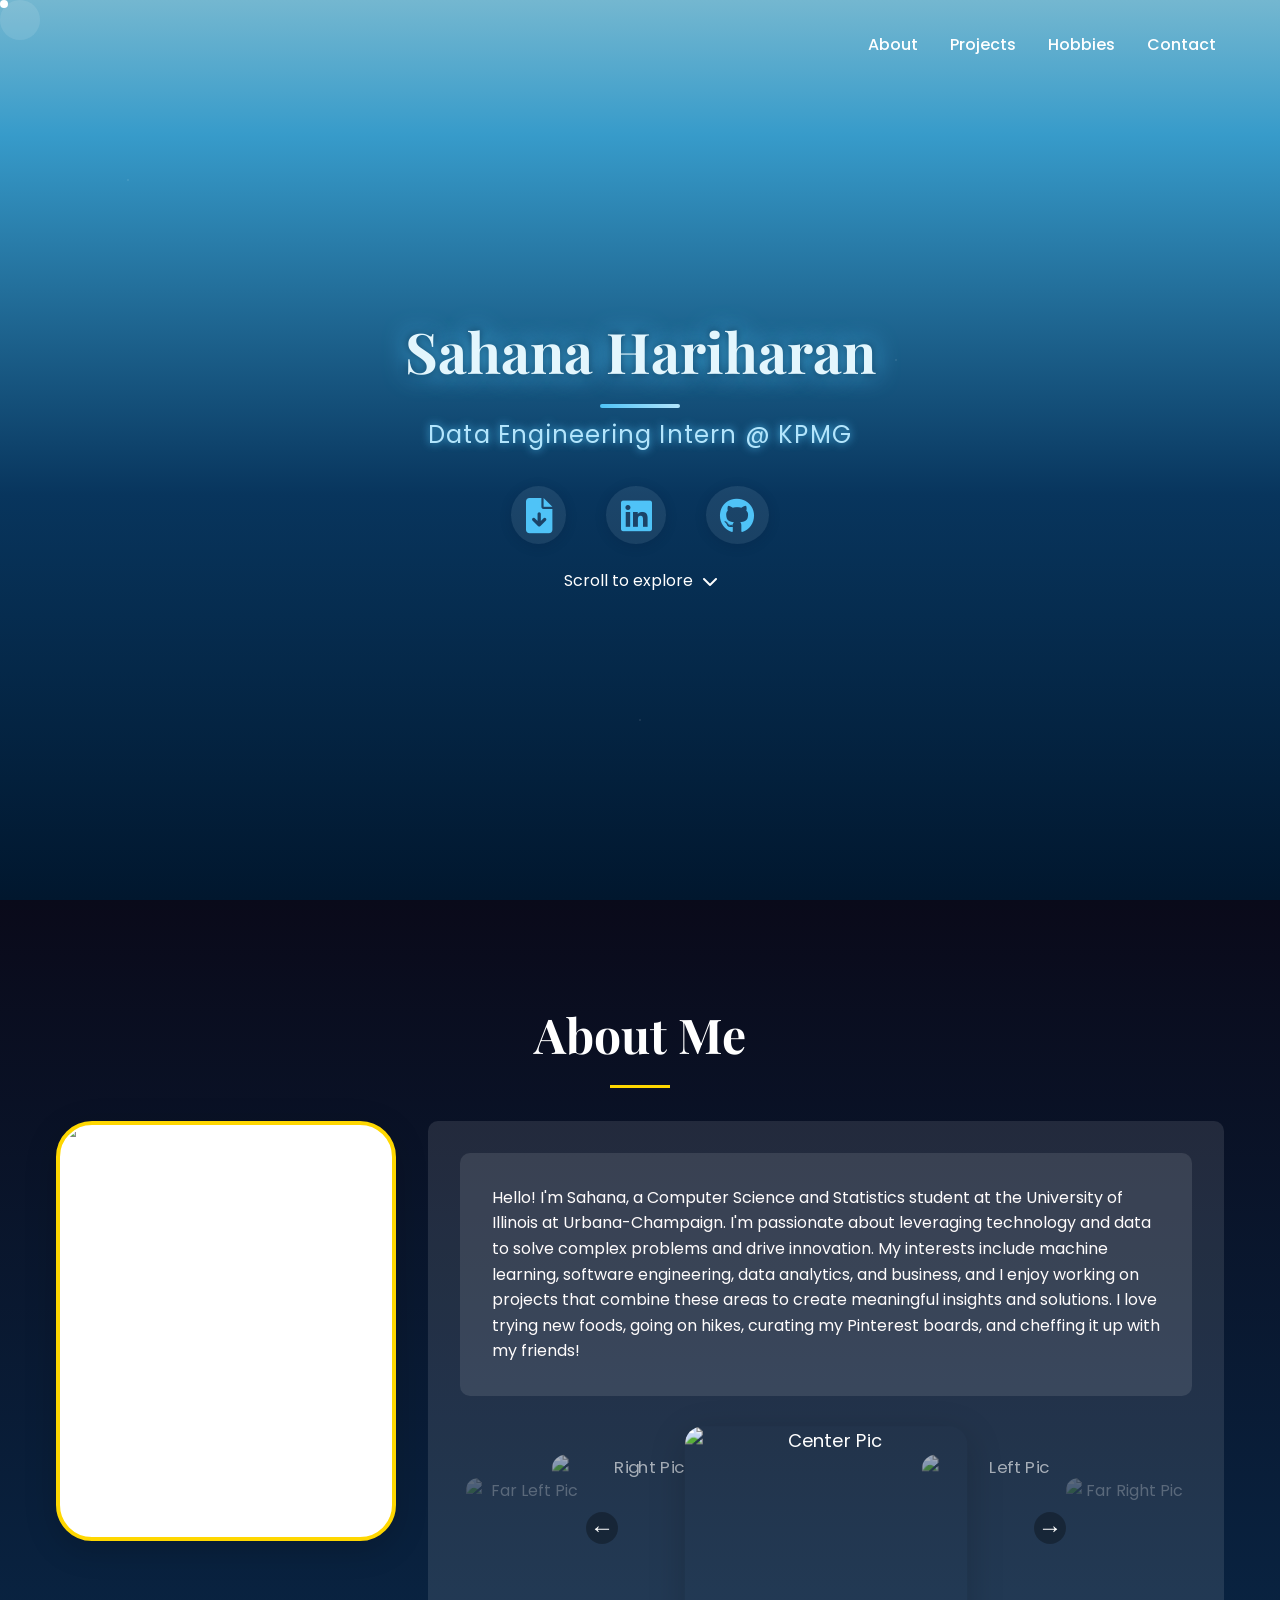
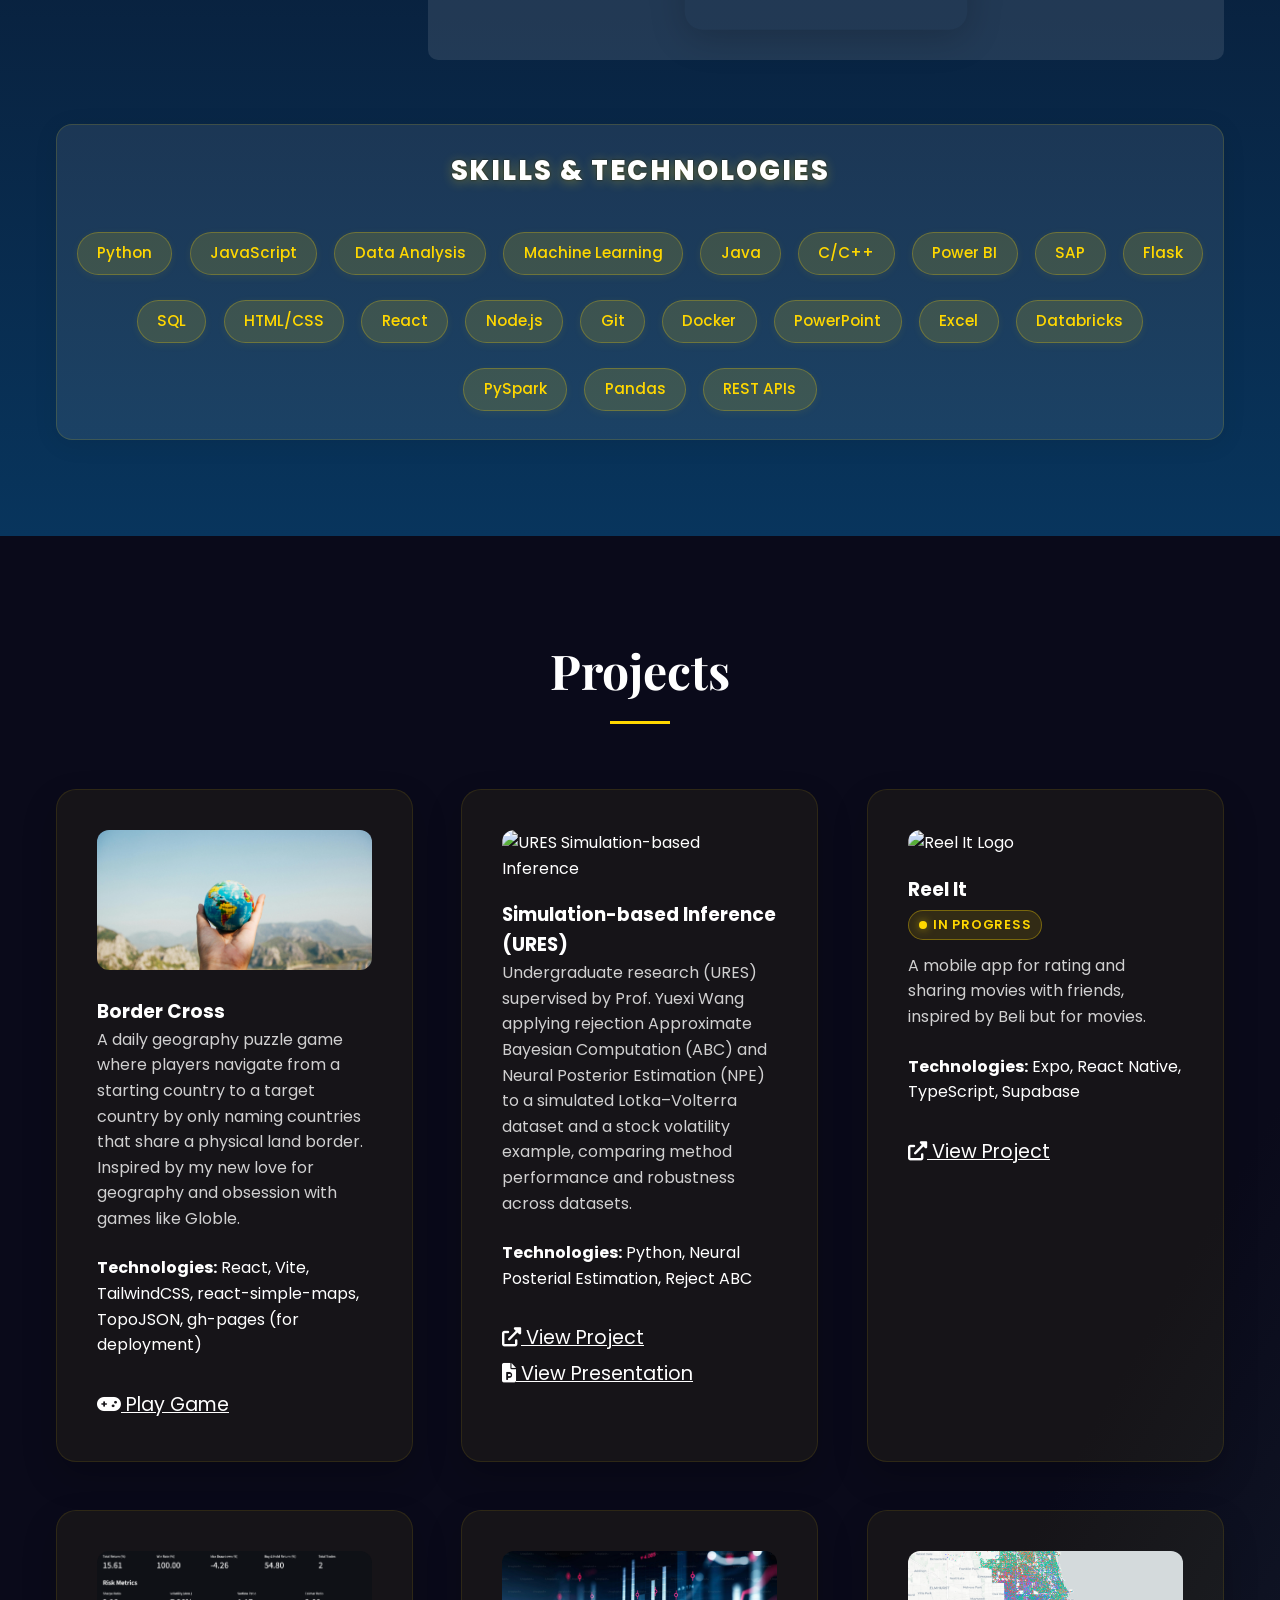
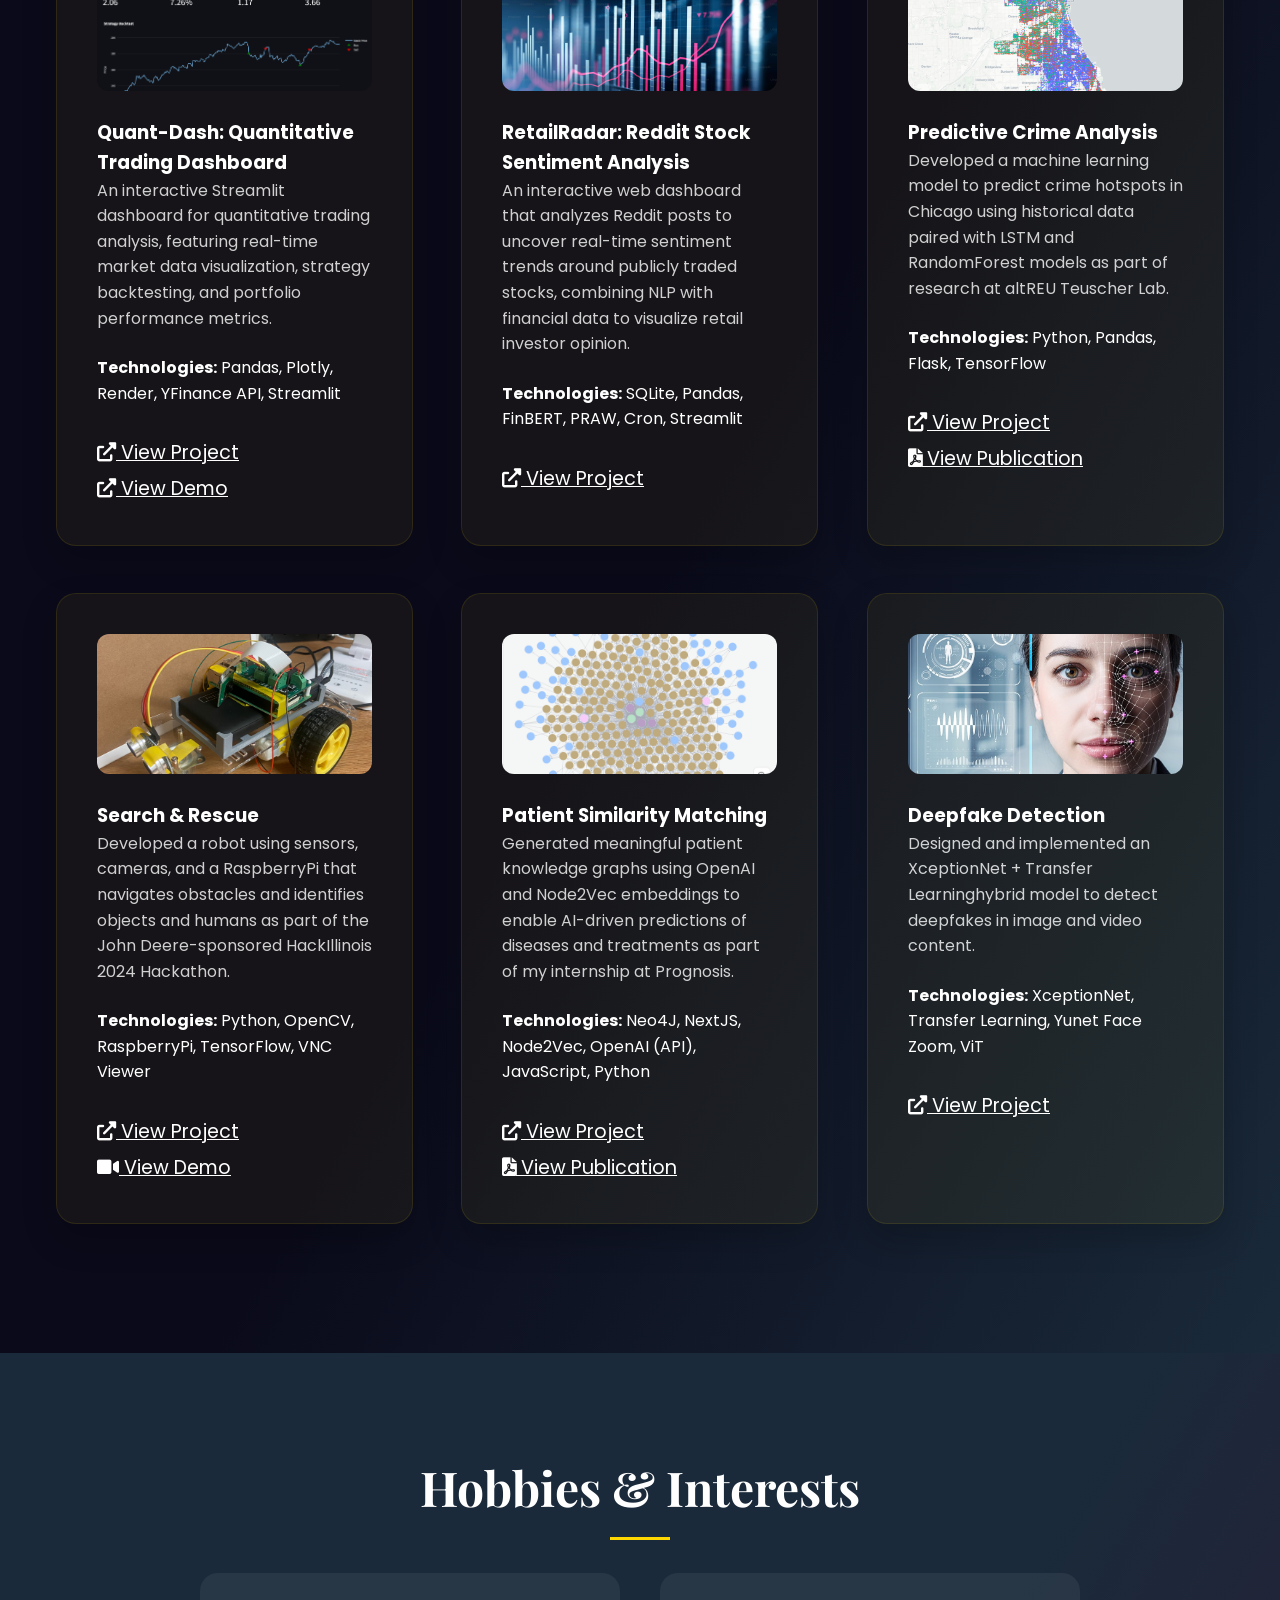
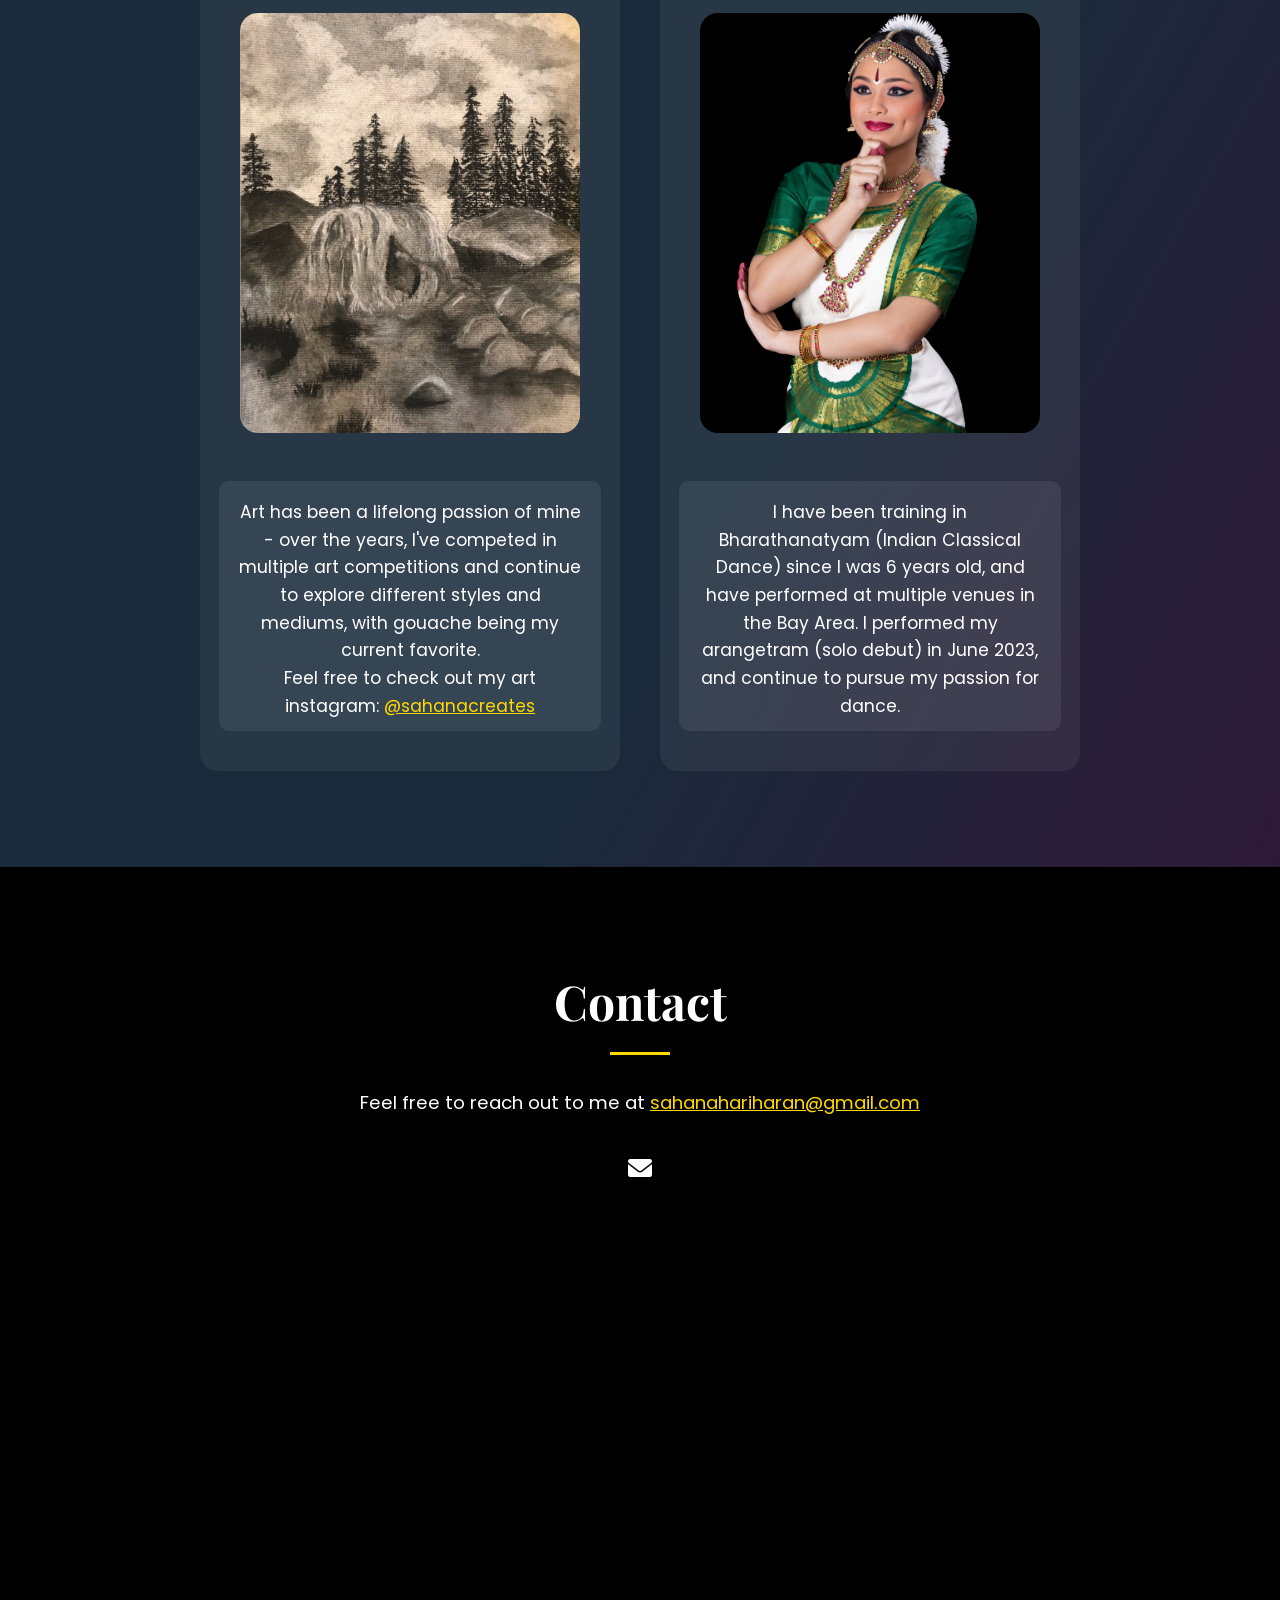
==== commit e6946a7b: "added border cross game" ====
--- a/index.html
+++ b/index.html
@@ -160,6 +160,17 @@
       <div class="projects-grid">
         <div class="project-card" data-tilt>
           <div class="project-content">
+            <img src="globe-image.jpg" alt="Border Cross Game" style="width:100%;height:140px;object-fit:cover;border-radius:12px;margin-bottom:1.2rem;" />
+            <h3>Border Cross</h3>
+            <p class="project-description">A daily geography puzzle game where players navigate from a starting country to a target country by only naming countries that share a physical land border. Inspired by my new love for geography and obsession with games like Globle. </p>
+            <div class="project-technologies"><strong>Technologies:</strong> React, Vite, TailwindCSS, react-simple-maps, TopoJSON, gh-pages (for deployment)</div>
+            <div class="project-links" style="display: flex; flex-direction: column; align-items: flex-start; gap: 0.3rem;">
+              <a href="https://sahana-h.github.io/border-cross/" class="project-link" title="Play Game" target="_blank" rel="noopener"><i class="fas fa-gamepad"></i> Play Game</a>
+            </div>
+          </div>
+        </div>
+        <div class="project-card" data-tilt>
+          <div class="project-content">
             <img src="https://placehold.co/600x400?text=Simulation-Based+Inference" alt="URES Simulation-based Inference" style="width:100%;height:140px;object-fit:cover;border-radius:12px;margin-bottom:1.2rem;" />
             <h3>Simulation-based Inference (URES)</h3>
             <p class="project-description">Undergraduate research (URES) supervised by Prof. Yuexi Wang applying rejection Approximate Bayesian Computation (ABC) and Neural Posterior Estimation (NPE) to a simulated Lotka–Volterra dataset and a stock volatility example, comparing method performance and robustness across datasets. </p>
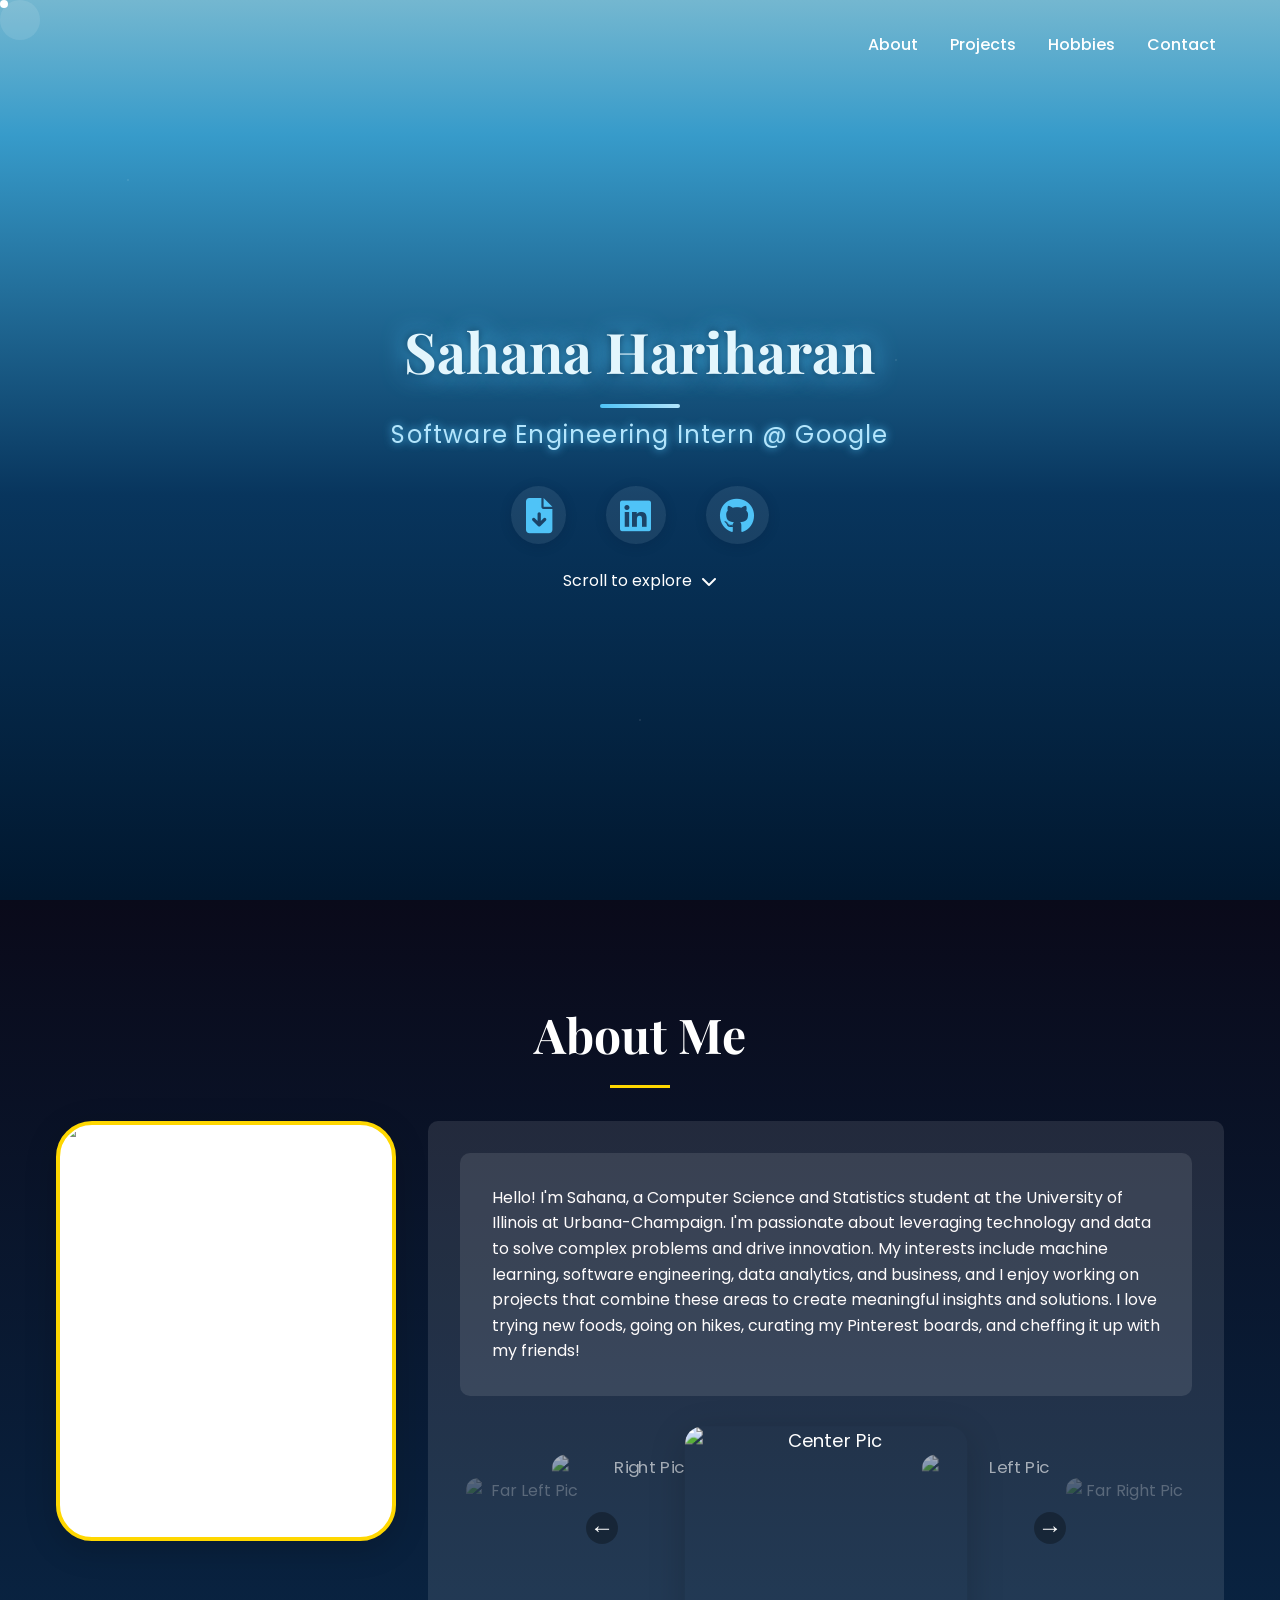
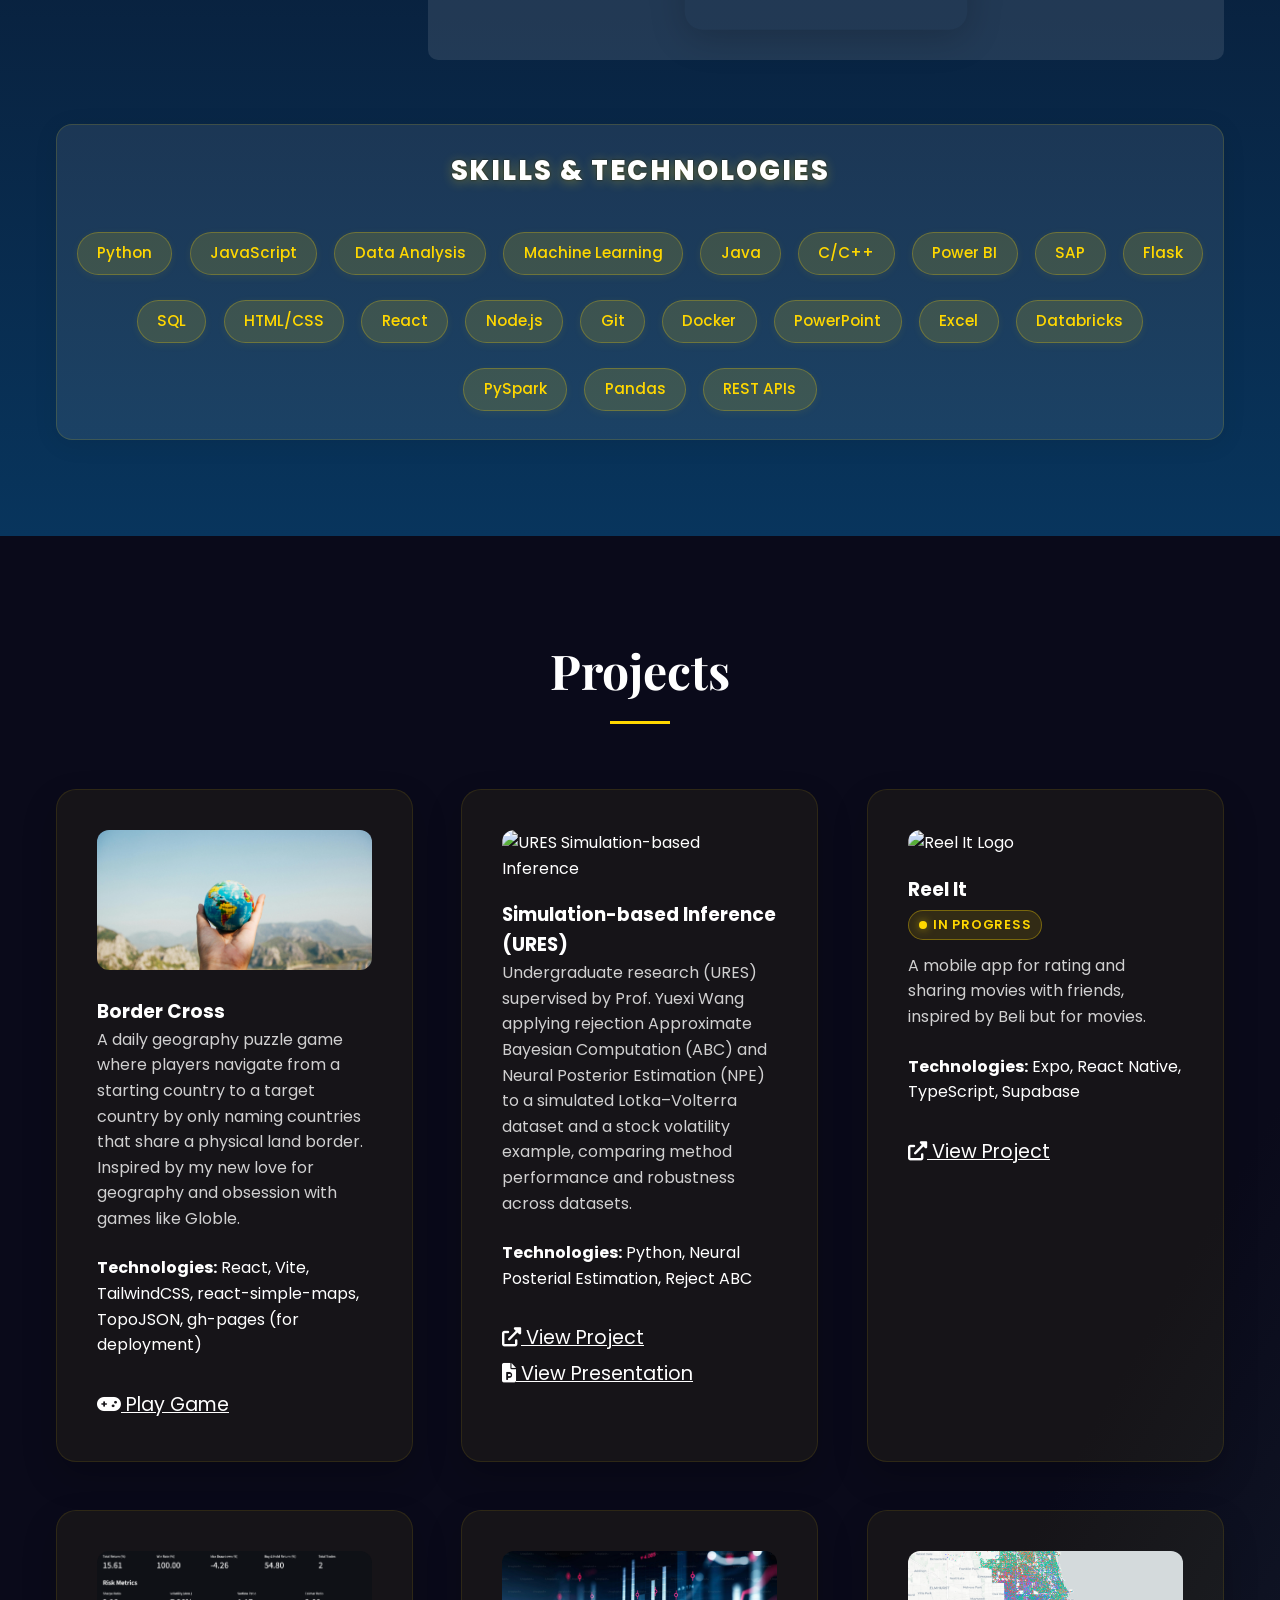
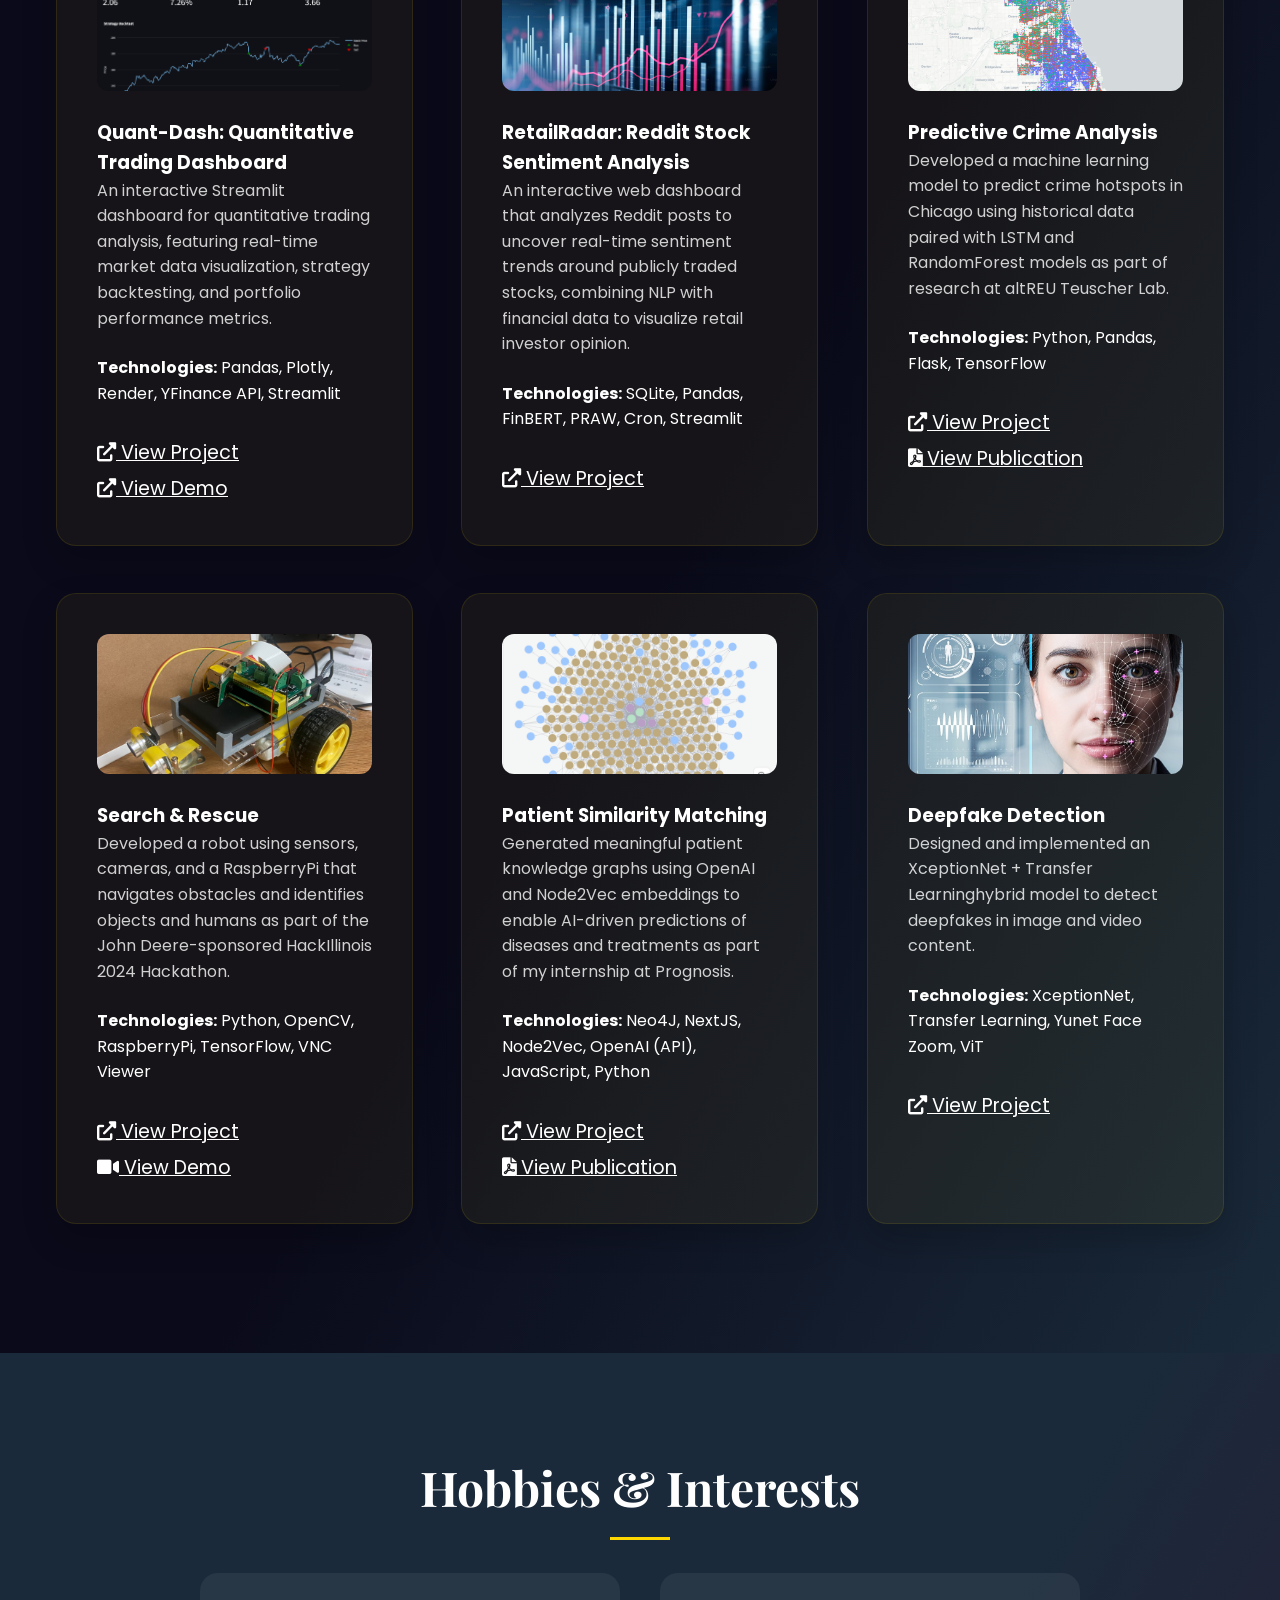
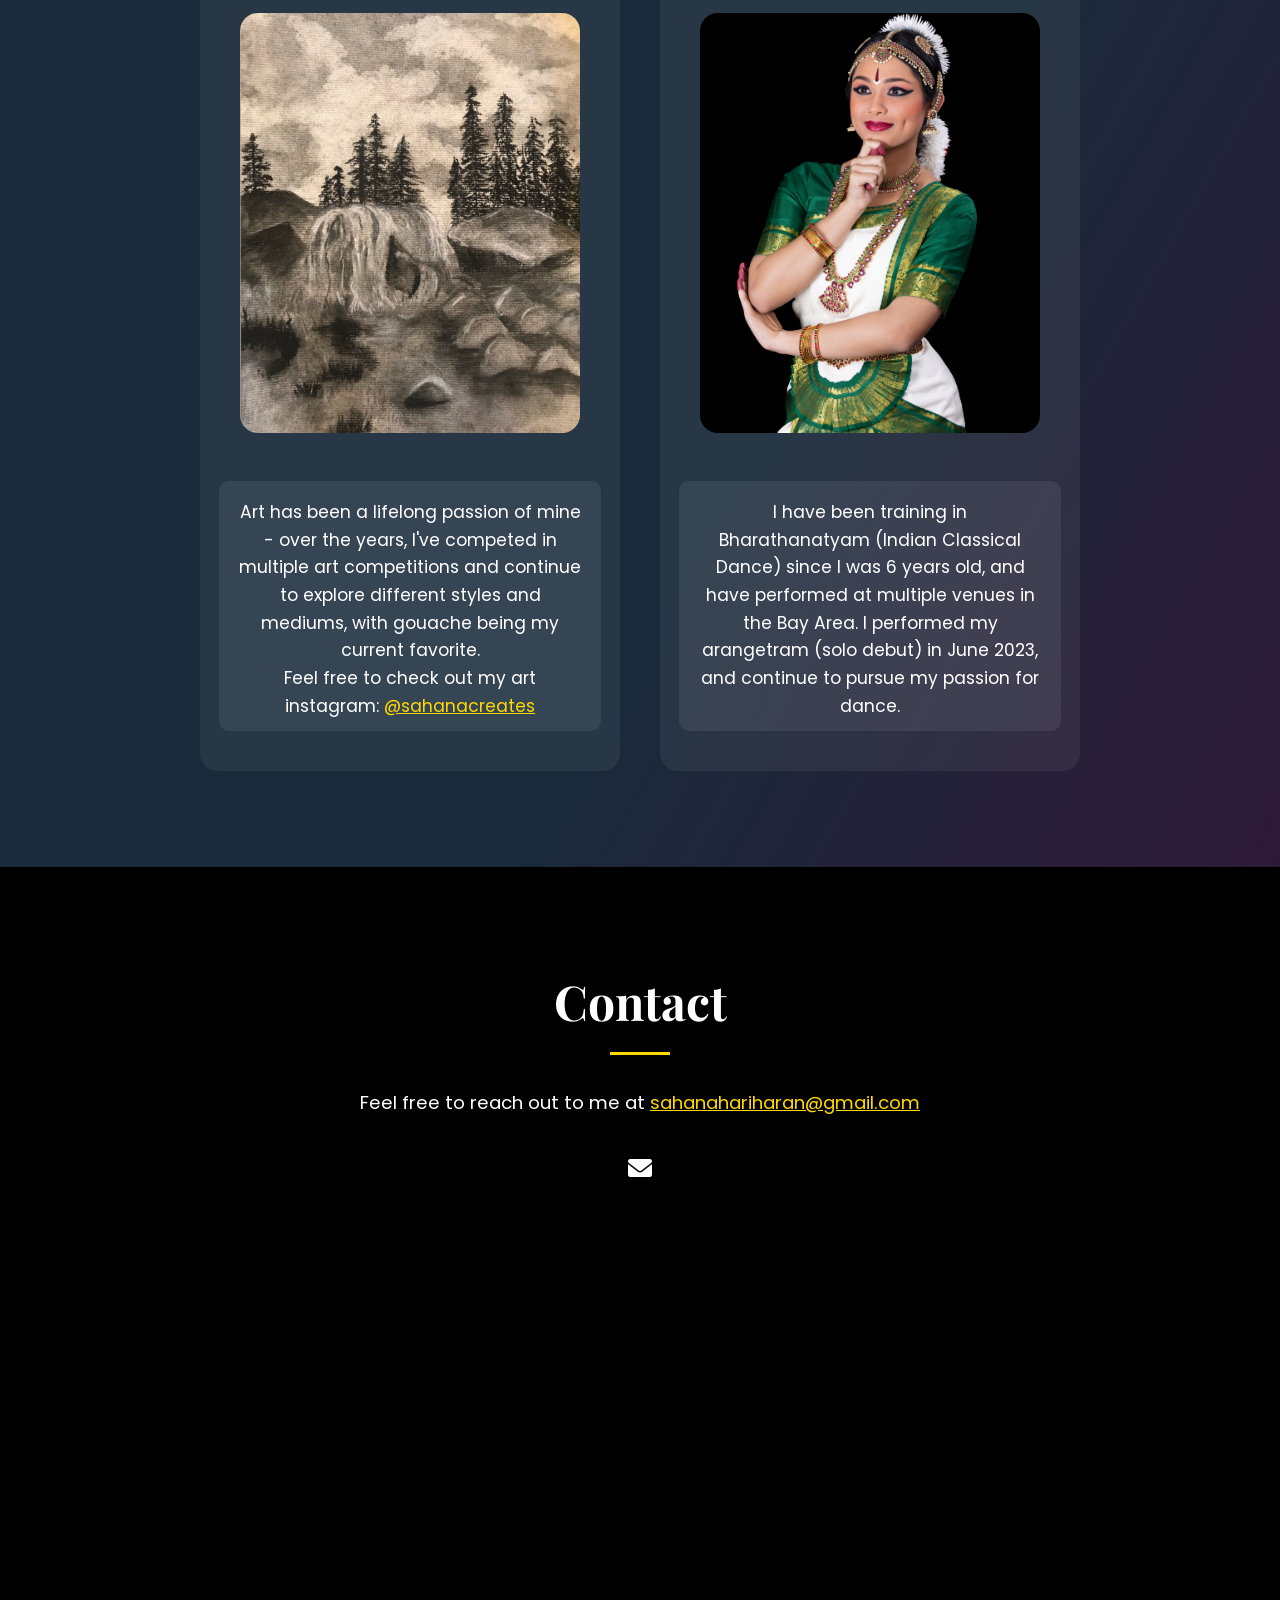
==== commit c1ecc3ea: "changed resume and title to swe intern at google" ====
--- a/index.html
+++ b/index.html
@@ -88,7 +88,7 @@
 
     <div class="hero-content">
       <h1 class="hero-name">Sahana Hariharan</h1>
-      <div class="hero-subtitle">Data Engineering Intern @ KPMG</div>
+      <div class="hero-subtitle">Software Engineering Intern @ Google</div>
       <div class="hero-links">
         <a href="Sahana_Hariharan_Resume.pdf" class="hero-link" target="_blank" title="Download Resume"><i class="fas fa-file-download"></i></a>
         <a href="https://www.linkedin.com/in/sahana-hariharan" class="hero-link" target="_blank" title="LinkedIn"><i class="fab fa-linkedin"></i></a>
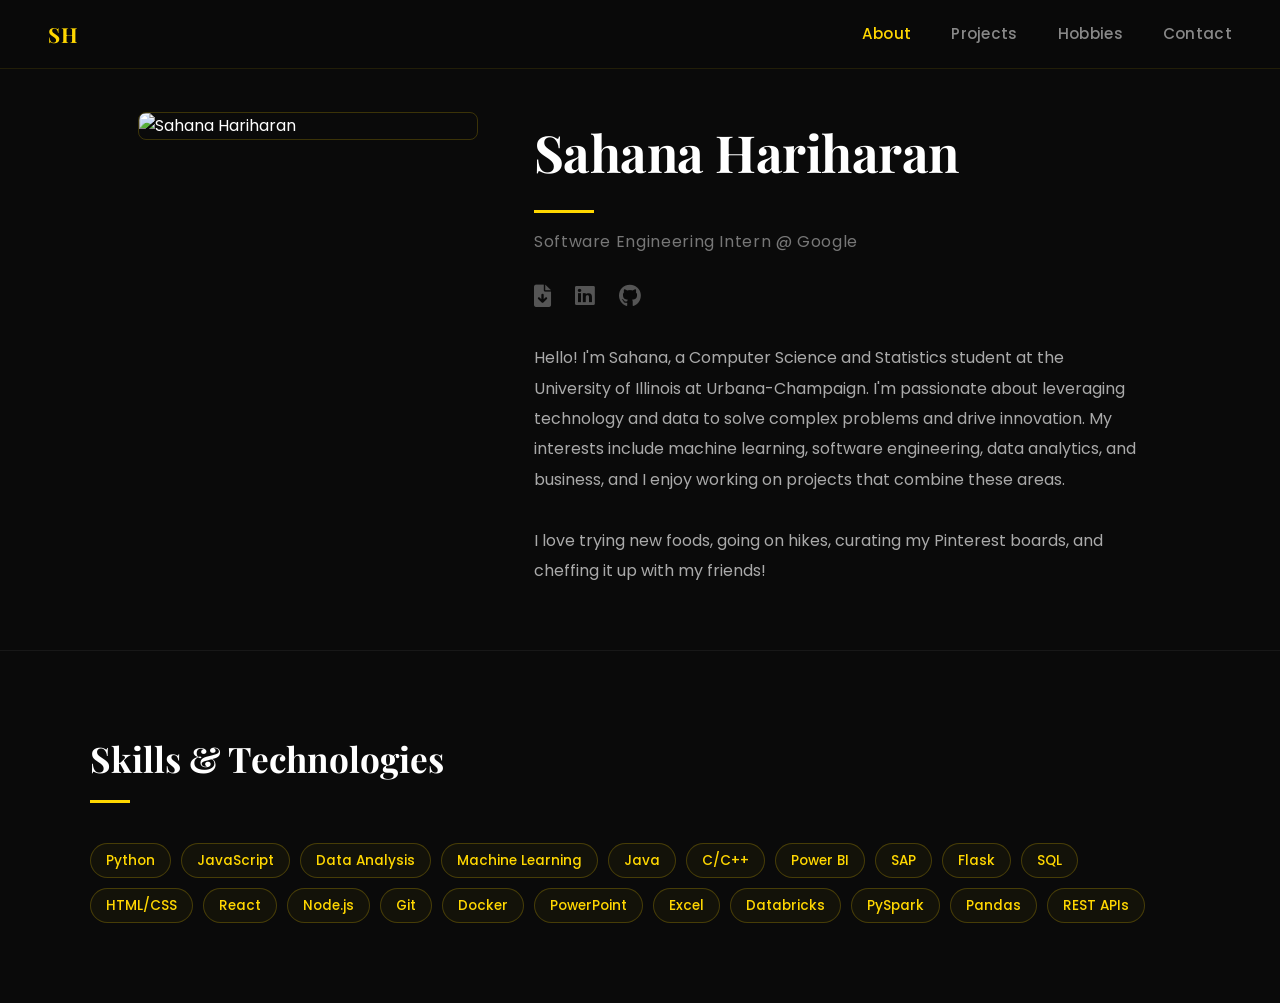
==== commit b3887991: "changed whole style of site to be simpler" ====
--- a/index.html
+++ b/index.html
@@ -9,301 +9,66 @@
   <link rel="stylesheet" href="style.css" />
 </head>
 <body>
-  <div class="cursor"></div>
-  <div class="cursor-follower"></div>
+  <nav class="navbar">
+    <a href="index.html" class="nav-logo">SH</a>
+    <ul class="nav-links">
+      <li><a href="index.html" class="nav-link active">About</a></li>
+      <li><a href="projects.html" class="nav-link">Projects</a></li>
+      <li><a href="hobbies.html" class="nav-link">Hobbies</a></li>
+      <li><a href="contact.html" class="nav-link">Contact</a></li>
+    </ul>
+  </nav>
 
-  <header class="hero-section">
-    <div class="ocean-background">
-      <div class="jellyfish-anim jellyfish-lottie" style="left: 5vw; bottom: -60px;">
-        <lottie-player
-          src="jellyfish.json"
-          background="transparent"
-          speed="1"
-          style="width: 180px; height: 180px;"
-          loop
-          autoplay>
-        </lottie-player>
-      </div>
-      <div class="jellyfish-anim jellyfish-lottie2" style="left: 20vw; bottom: 10vh;">
-        <lottie-player
-          src="jellyfish.json"
-          background="transparent"
-          speed="0.8"
-          style="width: 140px; height: 140px;"
-          loop
-          autoplay>
-        </lottie-player>
-      </div>
-      <div class="jellyfish-anim jellyfish-lottie3" style="left: 60vw; bottom: 20vh;">
-        <lottie-player
-          src="jellyfish.json"
-          background="transparent"
-          speed="1.2"
-          style="width: 220px; height: 220px;"
-          loop
-          autoplay>
-        </lottie-player>
-      </div>
-      <div class="jellyfish-anim jellyfish-lottie4" style="left: 80vw; bottom: 5vh;">
-        <lottie-player
-          src="jellyfish.json"
-          background="transparent"
-          speed="0.9"
-          style="width: 120px; height: 120px;"
-          loop
-          autoplay>
-        </lottie-player>
-      </div>
-      <div class="jellyfish-anim jellyfish-lottie5" style="left: 35vw; bottom: 30vh;">
-        <lottie-player
-          src="jellyfish.json"
-          background="transparent"
-          speed="1.1"
-          style="width: 200px; height: 200px;"
-          loop
-          autoplay>
-        </lottie-player>
-      </div>
-      <div class="jellyfish-anim jellyfish-lottie6" style="left: 70vw; bottom: 40vh;">
-        <lottie-player
-          src="jellyfish.json"
-          background="transparent"
-          speed="0.7"
-          style="width: 250px; height: 250px;"
-          loop
-          autoplay>
-        </lottie-player>
-      </div>
-      <div class="ocean-particles"></div>
-    </div>
-
-    <nav class="nav-container">
-      <ul class="nav-links">
-        <li><a href="#about" class="nav-link">About</a></li>
-        <li><a href="#projects" class="nav-link">Projects</a></li>
-        <li><a href="#hobbies" class="nav-link">Hobbies</a></li>
-        <li><a href="#contact" class="nav-link">Contact</a></li>
-      </ul>
-    </nav>
-
-    <div class="hero-content">
-      <h1 class="hero-name">Sahana Hariharan</h1>
-      <div class="hero-subtitle">Software Engineering Intern @ Google</div>
-      <div class="hero-links">
-        <a href="Sahana_Hariharan_Resume.pdf" class="hero-link" target="_blank" title="Download Resume"><i class="fas fa-file-download"></i></a>
-        <a href="https://www.linkedin.com/in/sahana-hariharan" class="hero-link" target="_blank" title="LinkedIn"><i class="fab fa-linkedin"></i></a>
-        <a href="https://github.com/sahana-h" class="hero-link" target="_blank" title="GitHub"><i class="fab fa-github"></i></a>
-      </div>
-      <div class="scroll-indicator">
-        <a href="#about" class="scroll-link">
-          <span>Scroll to explore</span>
-          <i class="fas fa-chevron-down"></i>
-        </a>
-      </div>
-    </div>
-  </header>
-
-  <section id="about" class="section">
-    <div class="container">
-      <h2 class="section-title">About Me</h2>
-      <div class="about-content" style="display: flex; flex-wrap: wrap; align-items: flex-start; gap: 2rem; flex-direction: row;">
-        <div class="profile-image profile-image-rect">
-          <img src="Sahana_Salesforce_Pic.JPG" alt="Sahana Hariharan" style="width: 340px; height: 420px; object-fit: cover; border-radius: 12px;" />
+  <section class="intro-section">
+    <div class="intro-grid">
+      <img src="Sahana_Salesforce_Pic.JPG" alt="Sahana Hariharan" class="intro-photo" />
+      <div class="intro-text">
+        <h1 class="intro-name">Sahana Hariharan</h1>
+        <div class="hero-divider"></div>
+        <p class="intro-subtitle">Software Engineering Intern @ Google</p>
+        <div class="intro-icons">
+          <a href="Sahana_Hariharan_Resume.pdf" class="hero-icon" target="_blank" title="Resume"><i class="fas fa-file-download"></i></a>
+          <a href="https://www.linkedin.com/in/sahana-hariharan" class="hero-icon" target="_blank" title="LinkedIn"><i class="fab fa-linkedin"></i></a>
+          <a href="https://github.com/sahana-h" class="hero-icon" target="_blank" title="GitHub"><i class="fab fa-github"></i></a>
         </div>
-        <div class="about-text" style="flex: 2; min-width: 250px;">
-          <p class="about-text" style="font-size: 1.0rem; line-height: 1.6; color: #fffcfc; margin-bottom: 2rem;">Hello! I'm Sahana, a Computer Science and Statistics student at the University of Illinois at Urbana-Champaign. I'm passionate about leveraging technology and data to solve complex problems and drive innovation. My interests include machine learning, software engineering, data analytics, and business, and I enjoy working on projects that combine these areas to create meaningful insights and solutions. 
-            I love trying new foods, going on hikes, curating my Pinterest boards, and cheffing it up with my friends! 
-          </p>
-          <div class="about-collage-carousel" style="margin: 2rem auto 0 auto; max-width: 480px; text-align: center;">
-            <div class="coverflow-carousel" style="position: relative; width: 100%; max-width: 1200px; height: 200px; margin: 0 auto; display: flex; align-items: center; justify-content: center;">
-              <img class="coverflow-img coverflow-img-farleft" src="https://placehold.co/110x110?text=Pic+0" alt="Far Left Pic" style="position: absolute; left: -120px; top: 50px; width: 120px; height: 120px; object-fit: cover; border-radius: 12px; opacity: 0.25; z-index: 0; transform: scale(1); transition: all 0.5s;" />
-              <img class="coverflow-img coverflow-img-left" src="https://placehold.co/150x130?text=Pic+3" alt="Left Pic" style="position: absolute; left: 340px; top: 30px; width: 170px; height: 140px; object-fit: cover; border-radius: 14px; opacity: 0.6; z-index: 1; transform: scale(1.05); transition: all 0.5s;" />
-              <img class="coverflow-img coverflow-img-center" src="https://placehold.co/240x160?text=Pic+1" alt="Center Pic" style="position: absolute; left: 50%; top: 10px; width: 250px; height: 180px; object-fit: cover; border-radius: 16px; z-index: 2; transform: translateX(-50%) scale(1.13); box-shadow: 0 8px 32px rgba(0,0,0,0.18); transition: all 0.5s;" />
-              <img class="coverflow-img coverflow-img-right" src="https://placehold.co/150x130?text=Pic+2" alt="Right Pic" style="position: absolute; right: 340px; top: 30px; width: 170px; height: 140px; object-fit: cover; border-radius: 14px; opacity: 0.6; z-index: 1; transform: scale(1.05); transition: all 0.5s;" />
-              <img class="coverflow-img coverflow-img-farright" src="https://placehold.co/110x110?text=Pic+4" alt="Far Right Pic" style="position: absolute; right: -120px; top: 50px; width: 120px; height: 120px; object-fit: cover; border-radius: 12px; opacity: 0.25; z-index: 0; transform: scale(1); transition: all 0.5s;" />
-              <button class="coverflow-btn coverflow-btn-left" style="position:absolute;top:50%;left:0;transform:translateY(-50%);background:rgba(0,0,0,0.3);border:none;color:#fff;font-size:1.5rem;border-radius:50%;width:32px;height:32px;cursor:pointer;z-index:3;">&#8592;</button>
-              <button class="coverflow-btn coverflow-btn-right" style="position:absolute;top:50%;right:0;transform:translateY(-50%);background:rgba(0,0,0,0.3);border:none;color:#fff;font-size:1.5rem;border-radius:50%;width:32px;height:32px;cursor:pointer;z-index:3;">&#8594;</button>
-            </div>
-          </div>
-        </div>
-      </div>
-      <div class="skills-bar skills-bar-horizontal">
-        <div class="skills-headline" style="width: 100%; text-align: center; font-size: 1.7rem; font-weight: 800; color: #fff; margin-bottom: 1.2rem; letter-spacing: 0.07em; text-transform: uppercase; text-shadow: 0 2px 12px #ffd70055, 0 0 2px #000;">Skills & Technologies</div>
-        <span class="skill-tag" data-skill="Python">Python</span>
-        <span class="skill-tag" data-skill="JavaScript">JavaScript</span>
-        <span class="skill-tag" data-skill="Data Analysis">Data Analysis</span>
-        <span class="skill-tag" data-skill="Machine Learning">Machine Learning</span>
-        <span class="skill-tag" data-skill="Java">Java</span>
-        <span class="skill-tag" data-skill="C/C++">C/C++</span>
-        <span class="skill-tag" data-skill="Power BI">Power BI</span>
-        <span class="skill-tag" data-skill="SAP">SAP</span>
-        <span class="skill-tag" data-skill="Flask">Flask</span>
-        <span class="skill-tag" data-skill="SQL">SQL</span>
-        <span class="skill-tag" data-skill="HTML/CSS">HTML/CSS</span>
-        <span class="skill-tag" data-skill="React">React</span>
-        <span class="skill-tag" data-skill="Node.js">Node.js</span>
-        <span class="skill-tag" data-skill="Git">Git</span>
-        <span class="skill-tag" data-skill="Docker">Docker</span>
-        <span class="skill-tag" data-skill="PowerPoint">PowerPoint</span>
-        <span class="skill-tag" data-skill="Excel">Excel</span>
-        <span class="skill-tag" data-skill="Databricks">Databricks</span>
-        <span class="skill-tag" data-skill="PySpark">PySpark</span>
-        <span class="skill-tag" data-skill="Pandas">Pandas</span>
-        <span class="skill-tag" data-skill="RestAPIs">REST APIs</span>
+        <p class="about-bio">Hello! I'm Sahana, a Computer Science and Statistics student at the University of Illinois at Urbana-Champaign. I'm passionate about leveraging technology and data to solve complex problems and drive innovation. My interests include machine learning, software engineering, data analytics, and business, and I enjoy working on projects that combine these areas.
+          <br><br>
+          I love trying new foods, going on hikes, curating my Pinterest boards, and cheffing it up with my friends!
+        </p>
       </div>
     </div>
   </section>
 
-  <section id="projects" class="section">
+  <section class="content-section">
     <div class="container">
-      <h2 class="section-title">Projects</h2>
-      <div class="projects-grid">
-        <div class="project-card" data-tilt>
-          <div class="project-content">
-            <img src="globe-image.jpg" alt="Border Cross Game" style="width:100%;height:140px;object-fit:cover;border-radius:12px;margin-bottom:1.2rem;" />
-            <h3>Border Cross</h3>
-            <p class="project-description">A daily geography puzzle game where players navigate from a starting country to a target country by only naming countries that share a physical land border. Inspired by my new love for geography and obsession with games like Globle. </p>
-            <div class="project-technologies"><strong>Technologies:</strong> React, Vite, TailwindCSS, react-simple-maps, TopoJSON, gh-pages (for deployment)</div>
-            <div class="project-links" style="display: flex; flex-direction: column; align-items: flex-start; gap: 0.3rem;">
-              <a href="https://sahana-h.github.io/border-cross/" class="project-link" title="Play Game" target="_blank" rel="noopener"><i class="fas fa-gamepad"></i> Play Game</a>
-            </div>
-          </div>
-        </div>
-        <div class="project-card" data-tilt>
-          <div class="project-content">
-            <img src="https://placehold.co/600x400?text=Simulation-Based+Inference" alt="URES Simulation-based Inference" style="width:100%;height:140px;object-fit:cover;border-radius:12px;margin-bottom:1.2rem;" />
-            <h3>Simulation-based Inference (URES)</h3>
-            <p class="project-description">Undergraduate research (URES) supervised by Prof. Yuexi Wang applying rejection Approximate Bayesian Computation (ABC) and Neural Posterior Estimation (NPE) to a simulated Lotka–Volterra dataset and a stock volatility example, comparing method performance and robustness across datasets. </p>
-            <div class="project-technologies"><strong>Technologies:</strong> Python, Neural Posterial Estimation, Reject ABC</div>
-            <div class="project-links" style="display: flex; flex-direction: column; align-items: flex-start; gap: 0.3rem;">
-              <a href="https://drive.google.com/drive/folders/1JEhnvO45wmoU0R_aOCudJ-0UNm1DFivh?usp=sharing" class="project-link" title="View Project" target="_blank" rel="noopener"><i class="fas fa-external-link-alt"></i> View Project</a>
-              <a href="https://docs.google.com/presentation/d/1dZ8ixKH1151uZl0Qqj7zQxyb41cHkzdHwssHNTeDG58/edit?usp=sharing" class="project-link" title="View Presentation" target="_blank" rel="noopener"><i class="fas fa-file-powerpoint"></i> View Presentation</a>
-            </div>
-          </div>
-        </div>
-        <div class="project-card" data-tilt>
-          <div class="project-content">
-            <img src="https://raw.githubusercontent.com/sonikatam/ReelIt/main/logo.png" alt="Reel It Logo" style="width:100%;height:140px;object-fit:cover;border-radius:12px;margin-bottom:1.2rem;" />
-            <h3>Reel It</h3>
-            <span class="status-badge status-in-progress">In Progress</span>
-            <p class="project-description">A mobile app for rating and sharing movies with friends, inspired by Beli but for movies.</p>
-            <div class="project-technologies"><strong>Technologies:</strong> Expo, React Native, TypeScript, Supabase</div>
-            <div class="project-links" style="display: flex; flex-direction: column; align-items: flex-start; gap: 0.3rem;">
-              <a href="https://github.com/sonikatam/ReelIt" class="project-link" title="View on GitHub" target="_blank" rel="noopener"><i class="fas fa-external-link-alt"></i> View Project</a>
-            </div>
-          </div>
-        </div>
-        <div class="project-card" data-tilt>
-          <div class="project-content">
-            <img src="quant-dash-pic.png" alt="Quant-Dash Project" style="width:100%;height:140px;object-fit:cover;border-radius:12px;margin-bottom:1.2rem;" />
-            <h3>Quant-Dash: Quantitative Trading Dashboard</h3>
-            <p class="project-description">An interactive Streamlit dashboard for quantitative trading analysis, featuring real-time market data visualization, strategy backtesting, and portfolio performance metrics.</p>
-            <div class="project-technologies"><strong>Technologies:</strong> Pandas, Plotly, Render, YFinance API, Streamlit</div>
-            <div class="project-links" style="display: flex; flex-direction: column; align-items: flex-start; gap: 0.3rem;">
-              <a href="https://github.com/sahana-h/quant-dash" class="project-link" title="View on GitHub" target="_blank" rel="noopener"><i class="fas fa-external-link-alt"></i> View Project</a>
-              <a href="https://quant-dash-hrrshsf2afnu7tpurjyaxh.streamlit.app/" class="project-link" title="View Demo" target="_blank" rel="noopener"><i class="fas fa-external-link-alt"></i> View Demo</a>
-              
-            </div>
-          </div>
-        </div>
-        <div class="project-card" data-tilt>
-          <div class="project-content">
-            <img src="stock_market_pic.jpeg" alt="RetailRadar Project" style="width:100%;height:140px;object-fit:cover;border-radius:12px;margin-bottom:1.2rem;" />
-            <h3>RetailRadar: Reddit Stock Sentiment Analysis</h3>
-            <p class="project-description">An interactive web dashboard that analyzes Reddit posts to uncover real-time sentiment trends around publicly traded stocks, combining NLP with financial data to visualize retail investor opinion.</p>
-            <div class="project-technologies"><strong>Technologies:</strong> SQLite, Pandas, FinBERT, PRAW, Cron, Streamlit</div>
-            <div class="project-links" style="display: flex; flex-direction: column; align-items: flex-start; gap: 0.3rem;">
-              <a href="https://github.com/sahana-h/reddit-sentiment-analysis" class="project-link" title="View on GitHub" target="_blank" rel="noopener"><i class="fas fa-external-link-alt"></i> View Project</a>
-            </div>
-          </div>
-        </div>
-        <div class="project-card" data-tilt>
-          <div class="project-content">
-            <img src="ChicagoCrimePic.png" alt="Chicago Crime Analysis Screenshot" style="width:100%;height:140px;object-fit:cover;border-radius:12px;margin-bottom:1.2rem;" />
-            <h3>Predictive Crime Analysis</h3>
-            <p class="project-description">Developed a machine learning model to predict crime hotspots in Chicago using historical data paired with LSTM and RandomForest models as part of research at altREU Teuscher Lab. </p>
-            <div class="project-technologies"><strong>Technologies:</strong> Python, Pandas, Flask, TensorFlow</div>
-            <div class="project-links" style="display: flex; flex-direction: column; align-items: flex-start; gap: 0.3rem;">
-              <a href="https://github.com/cia161/ChicagoCrimePrediction" class="project-link" title="View on GitHub" target="_blank" rel="noopener"><i class="fas fa-external-link-alt"></i> View Project</a>
-              <a href="Predictive_Crime_Analysis_and_Visualization_in_Chicago.pdf" class="project-link" title="View Publication" target="_blank" rel="noopener"><i class="fas fa-file-pdf"></i> View Publication</a>
-            </div>
-          </div>
-        </div>
-        <div class="project-card" data-tilt>
-          <div class="project-content">
-            <img src="search_and_rescue_robot.JPG" alt="Search and Rescue Robot" style="width:100%;height:140px;object-fit:cover;border-radius:12px;margin-bottom:1.2rem;" />
-            <h3>Search & Rescue</h3>
-            <p class="project-description">Developed a robot using sensors, cameras, and a RaspberryPi that navigates obstacles and identifies objects and humans as part of the John Deere-sponsored HackIllinois 2024 Hackathon. </p>
-            <div class="project-technologies"><strong>Technologies:</strong> Python, OpenCV, RaspberryPi, TensorFlow, VNC Viewer</div>
-            <div class="project-links" style="display: flex; flex-direction: column; align-items: flex-start; gap: 0.3rem;">
-              <a href="https://github.com/sahana-h/SearchAndRescueHackIllinois" class="project-link" title="View Project" target="_blank" rel="noopener"><i class="fas fa-external-link-alt"></i> View Project</a>
-              <a href="https://docs.google.com/presentation/d/1zmKpC3Wca_RJdpwPMJYOmAh6iVj9D3MwS_3IVvlMgBE/edit?slide=id.ge4e7c5a600_0_709#slide=id.ge4e7c5a600_0_709" class="project-link" title="View Demo" target="_blank" rel="noopener"><i class="fas fa-video"></i> View Demo</a>
-            </div>
-          </div>
-        </div>
-        <div class="project-card" data-tilt>
-          <div class="project-content">
-            <img src="prognosis_intern_pic.jpg" alt="Prognosis Internship Project" style="width:100%;height:140px;object-fit:cover;border-radius:12px;margin-bottom:1.2rem;" />
-            <h3>Patient Similarity Matching</h3>
-            <p class="project-description">Generated meaningful patient knowledge graphs using OpenAI and Node2Vec embeddings to enable AI-driven predictions of diseases and treatments as part of my internship at Prognosis. </p>
-            <div class="project-technologies"><strong>Technologies:</strong> Neo4J, NextJS, Node2Vec, OpenAI (API), JavaScript, Python</div>
-            <div class="project-links" style="display: flex; flex-direction: column; align-items: flex-start; gap: 0.3rem;">
-              <a href="https://github.com/rssm4/rssm-backend" class="project-link" title="View Project" target="_blank" rel="noopener"><i class="fas fa-external-link-alt"></i> View Project</a>
-              <a href="Patient_Similarity_Matching_Doc.pdf" class="project-link" title="View Publication" target="_blank" rel="noopener"><i class="fas fa-file-pdf"></i> View Publication</a>
-            </div>
-          </div>
-        </div>
-        <div class="project-card" data-tilt>
-          <div class="project-content">
-            <img src="deepfake_pic.jpg" alt="Deepfake Pic" style="width:100%;height:140px;object-fit:cover;border-radius:12px;margin-bottom:1.2rem;" />
-            <h3>Deepfake Detection</h3>
-            <p class="project-description">Designed and implemented an XceptionNet + Transfer Learninghybrid model to detect deepfakes in image and video content.</p>
-            <div class="project-technologies"><strong>Technologies:</strong> XceptionNet, Transfer Learning, Yunet Face Zoom, ViT</div>
-            <div class="project-links">
-              <a href="https://github.com/jain18ayush/deepfake-encode/tree/advayk2" class="project-link" title="Live Demo"><i class="fas fa-external-link-alt"></i> View Project</a>
-            </div>
-          </div>
-        </div>
+      <h2 class="section-title">Skills & Technologies</h2>
+      <div class="section-divider"></div>
+      <div class="skills-grid">
+        <span class="skill-tag">Python</span>
+        <span class="skill-tag">JavaScript</span>
+        <span class="skill-tag">Data Analysis</span>
+        <span class="skill-tag">Machine Learning</span>
+        <span class="skill-tag">Java</span>
+        <span class="skill-tag">C/C++</span>
+        <span class="skill-tag">Power BI</span>
+        <span class="skill-tag">SAP</span>
+        <span class="skill-tag">Flask</span>
+        <span class="skill-tag">SQL</span>
+        <span class="skill-tag">HTML/CSS</span>
+        <span class="skill-tag">React</span>
+        <span class="skill-tag">Node.js</span>
+        <span class="skill-tag">Git</span>
+        <span class="skill-tag">Docker</span>
+        <span class="skill-tag">PowerPoint</span>
+        <span class="skill-tag">Excel</span>
+        <span class="skill-tag">Databricks</span>
+        <span class="skill-tag">PySpark</span>
+        <span class="skill-tag">Pandas</span>
+        <span class="skill-tag">REST APIs</span>
       </div>
     </div>
   </section>
 
-  <section id="hobbies" class="section">
-    <div class="container hobbies-container">
-      <h2 class="section-title">Hobbies & Interests</h2>
-      <div class="hobbies-content" style="display: flex; flex-wrap: wrap; gap: 2.5rem; align-items: stretch; justify-content: center; width: 100%;">
-        <a href="https://www.instagram.com/sahanacreates/" target="_blank" style="text-decoration:none; color:inherit;">
-          <div class="hobby-block" data-tilt style="flex:1 1 340px; min-width: 280px; max-width: 420px; background: rgba(255,255,255,0.06); border-radius: 18px; display: flex; flex-direction: column; align-items: center; padding: 2.5rem 1.2rem; box-sizing: border-box; cursor: pointer;">
-            <img src="art_pic.jpg" alt="Art" style="width: 100%; max-width: 340px; height: 420px; object-fit: cover; border-radius: 18px; margin: 0 auto 2rem auto; display: block;" />
-            <div class="hobby-blurb" style="margin-top: 1rem; color: #fff; font-size: 1.08rem; background: rgba(255,255,255,0.07); border-radius: 10px; padding: 1.1rem 1rem 0.7rem 1rem; width: 100%; text-align: center;">
-              Art has been a lifelong passion of mine - over the years, I've competed in multiple art competitions and continue to explore different styles and mediums, with gouache being my current favorite.  <br>Feel free to check out my art instagram: <span style="color:#ffd700; text-decoration:underline;">@sahanacreates</span>
-            </div>
-          </div>
-        </a>
-        <div class="hobby-block" data-tilt style="flex:1 1 340px; min-width: 280px; max-width: 420px; background: rgba(255,255,255,0.06); border-radius: 18px; display: flex; flex-direction: column; align-items: center; padding: 2.5rem 1.2rem; box-sizing: border-box;">
-          <img src="dance_pic.jpg" alt="Dance" style="width: 100%; max-width: 340px; height: 420px; object-fit: cover; border-radius: 18px; margin: 0 auto 2rem auto; display: block;" />
-          <div class="hobby-blurb" style="margin-top: 1rem; color: #fff; font-size: 1.08rem; background: rgba(255,255,255,0.07); border-radius: 10px; padding: 1.1rem 1rem 0.7rem 1rem; width: 100%; text-align: center;">
-            I have been training in Bharathanatyam (Indian Classical Dance) since I was 6 years old, and have performed at multiple venues in the Bay Area. I performed my arangetram (solo debut) in June 2023, and continue to pursue my passion for dance. 
-          </div>
-        </div>
-      </div>
-    </div>
-  </section>
-
-  <section id="contact" class="section">
-    <div class="container">
-      <h2 class="section-title">Contact</h2>
-      <div class="contact-content">
-        <p style="text-align:center; color:#fff; font-size:1.15rem; margin-bottom:1.5rem;">Feel free to reach out to me at <a href="mailto:sahanahariharan@gmail.com" style="color:#ffd700; text-decoration:underline;">sahanahariharan@gmail.com</a></p>
-        <div class="social-links">
-          <a href="mailto:sahanahariharan@gmail.com" class="social-link" data-tooltip="Email"><i class="fas fa-envelope"></i></a>
-        </div>
-      </div>
-    </div>
-  </section>
-
-  <script src="https://cdnjs.cloudflare.com/ajax/libs/vanilla-tilt/1.7.0/vanilla-tilt.min.js"></script>
-  <script src="https://unpkg.com/@lottiefiles/lottie-player@latest/dist/lottie-player.js"></script>
   <script src="script.js"></script>
 </body>
 </html>
--- a/style.css
+++ b/style.css
@@ -1,915 +1,451 @@
-* {
+*, *::before, *::after {
   margin: 0;
   padding: 0;
   box-sizing: border-box;
-  cursor: none;
 }
 
 body {
   font-family: 'Poppins', sans-serif;
-  background: #000;
+  background: #0a0a0a;
   color: #fff;
   min-height: 100vh;
   overflow-x: hidden;
   line-height: 1.6;
 }
 
-/* Custom Cursor */
-.cursor {
-  width: 8px;
-  height: 8px;
-  background: #fff;
-  border-radius: 50%;
+/* NAV */
+.navbar {
   position: fixed;
-  pointer-events: none;
-  z-index: 999;
-  transition: transform 0.2s ease;
-}
-
-.cursor-follower {
+  top: 0;
+  width: 100%;
+  background: rgba(10, 10, 10, 0.92);
+  backdrop-filter: blur(10px);
+  border-bottom: 1px solid rgba(255, 215, 0, 0.1);
+  z-index: 100;
+  display: flex;
+  justify-content: space-between;
+  align-items: center;
+  padding: 1.1rem 3rem;
+}
+
+.nav-logo {
+  font-family: 'Playfair Display', serif;
+  font-size: 1.3rem;
+  color: #FFD700;
+  text-decoration: none;
+  font-weight: 700;
+  letter-spacing: 0.05em;
+}
+
+.nav-links {
+  display: flex;
+  gap: 2.5rem;
+  list-style: none;
+}
+
+.nav-link {
+  color: #888;
+  text-decoration: none;
+  font-size: 0.95rem;
+  font-weight: 500;
+  transition: color 0.2s;
+  letter-spacing: 0.02em;
+}
+
+.nav-link:hover,
+.nav-link.active {
+  color: #FFD700;
+}
+
+/* INTRO SECTION (home page combined hero + about) */
+.intro-section {
+  padding: 7rem 3rem 4rem;
+  max-width: 1100px;
+  margin: 0 auto;
+}
+
+.intro-grid {
+  display: grid;
+  grid-template-columns: 340px 1fr;
+  gap: 3.5rem;
+  align-items: start;
+}
+
+.intro-photo {
+  width: 100%;
+  border-radius: 8px;
+  border: 1px solid rgba(255, 215, 0, 0.2);
+  display: block;
+}
+
+.intro-name {
+  font-family: 'Playfair Display', serif;
+  font-size: 3.2rem;
+  font-weight: 700;
+  color: #fff;
+  margin-bottom: 1rem;
+  letter-spacing: -0.01em;
+}
+
+.hero-divider {
+  width: 60px;
+  height: 3px;
+  background: #FFD700;
+  margin-bottom: 1rem;
+}
+
+.intro-subtitle {
+  font-size: 1rem;
+  color: #777;
+  font-weight: 400;
+  letter-spacing: 0.04em;
+  margin-bottom: 1.5rem;
+}
+
+.intro-icons {
+  display: flex;
+  gap: 1.5rem;
+  align-items: center;
+  margin-bottom: 1.8rem;
+}
+
+.hero-icon {
+  color: #555;
+  font-size: 1.4rem;
+  text-decoration: none;
+  transition: color 0.2s;
+}
+
+.hero-icon:hover {
+  color: #FFD700;
+}
+
+/* PAGE HEADER for sub-pages */
+.page-header {
+  padding: 9rem 3rem 3rem;
+  border-bottom: 1px solid rgba(255, 255, 255, 0.06);
+}
+
+.page-header-inner {
+  max-width: 1100px;
+  margin: 0 auto;
+}
+
+.page-title {
+  font-family: 'Playfair Display', serif;
+  font-size: 3rem;
+  color: #fff;
+  margin-bottom: 0.8rem;
+}
+
+.page-divider {
+  width: 50px;
+  height: 3px;
+  background: #FFD700;
+}
+
+/* CONTENT SECTIONS on index page */
+.content-section {
+  padding: 5rem 3rem;
+  border-top: 1px solid rgba(255, 255, 255, 0.06);
+}
+
+.container {
+  max-width: 1100px;
+  margin: 0 auto;
+}
+
+.section-title {
+  font-family: 'Playfair Display', serif;
+  font-size: 2.2rem;
+  color: #fff;
+  margin-bottom: 0.8rem;
+}
+
+.section-divider {
   width: 40px;
-  height: 40px;
-  background: rgba(255, 255, 255, 0.1);
-  border-radius: 50%;
-  position: fixed;
-  pointer-events: none;
-  z-index: 999;
-  transition: transform 0.1s ease, width 0.3s ease, height 0.3s ease;
-}
-
-/* Navigation */
-.nav-container {
-  display: flex;
-  justify-content: flex-end;
-  align-items: center;
-  padding: 2rem;
-  position: fixed;
+  height: 3px;
+  background: #FFD700;
+  margin-bottom: 2.5rem;
+}
+
+/* ABOUT */
+.about-grid {
+  display: grid;
+  grid-template-columns: 260px 1fr;
+  gap: 3.5rem;
+  align-items: start;
+}
+
+.about-photo {
   width: 100%;
-  z-index: 100;
-  transition: background 0.3s ease;
-  top: 0;
-}
-
-.nav-container.scrolled {
-  background: rgba(0, 0, 0, 0.8);
-  backdrop-filter: blur(10px);
-}
-
-.logo {
-  display: none;
-}
-
-.nav-links {
-  display: flex;
+  border-radius: 8px;
+  border: 1px solid rgba(255, 215, 0, 0.2);
+}
+
+.about-bio {
+  color: #aaa;
+  font-size: 1rem;
+  line-height: 1.9;
+}
+
+/* SKILLS */
+.skills-grid {
+  display: flex;
+  flex-wrap: wrap;
+  gap: 0.6rem;
+}
+
+.skill-tag {
+  padding: 0.35rem 0.95rem;
+  border: 1px solid rgba(255, 215, 0, 0.22);
+  border-radius: 20px;
+  font-size: 0.85rem;
+  color: #FFD700;
+  background: rgba(255, 215, 0, 0.04);
+  font-weight: 500;
+  transition: background 0.2s;
+}
+
+.skill-tag:hover {
+  background: rgba(255, 215, 0, 0.1);
+}
+
+/* PROJECTS PAGE */
+.projects-grid {
+  display: grid;
+  grid-template-columns: repeat(auto-fill, minmax(310px, 1fr));
+  gap: 1.5rem;
+  padding: 2.5rem 3rem 5rem;
+  max-width: 1100px;
+  margin: 0 auto;
+}
+
+.project-card {
+  background: rgba(255, 255, 255, 0.02);
+  border: 1px solid rgba(255, 255, 255, 0.08);
+  border-radius: 10px;
+  overflow: hidden;
+  transition: border-color 0.2s, background 0.2s;
+  display: flex;
+  flex-direction: column;
+}
+
+.project-card:hover {
+  border-color: rgba(255, 215, 0, 0.28);
+  background: rgba(255, 215, 0, 0.02);
+}
+
+.project-img {
+  width: 100%;
+  height: 150px;
+  object-fit: cover;
+}
+
+.project-body {
+  padding: 1.4rem;
+  display: flex;
+  flex-direction: column;
+  flex: 1;
+}
+
+.project-name {
+  font-size: 1rem;
+  font-weight: 600;
+  color: #fff;
+  margin-bottom: 0.5rem;
+}
+
+.project-desc {
+  color: #777;
+  font-size: 0.875rem;
+  line-height: 1.65;
+  margin-bottom: 0.8rem;
+  flex: 1;
+}
+
+.project-tech {
+  font-size: 0.78rem;
+  color: #444;
+  margin-bottom: 1rem;
+}
+
+.project-tech strong {
+  color: #555;
+}
+
+.project-links {
+  display: flex;
+  flex-direction: column;
+  gap: 0.35rem;
+  margin-top: auto;
+}
+
+.project-link {
+  color: #FFD700;
+  text-decoration: none;
+  font-size: 0.85rem;
+  transition: opacity 0.2s;
+}
+
+.project-link:hover {
+  opacity: 0.65;
+}
+
+.status-badge {
+  display: inline-block;
+  padding: 0.18rem 0.55rem;
+  border-radius: 999px;
+  font-size: 0.72rem;
+  font-weight: 600;
+  letter-spacing: 0.05em;
+  text-transform: uppercase;
+  background: rgba(255, 215, 0, 0.07);
+  color: #FFD700;
+  border: 1px solid rgba(255, 215, 0, 0.22);
+  margin-bottom: 0.5rem;
+}
+
+/* HOBBIES PAGE */
+.hobbies-grid {
+  display: grid;
+  grid-template-columns: 1fr 1fr;
   gap: 2rem;
-  list-style: none;
-  margin-right: 2rem;
-}
-
-.nav-link {
-  color: #fff;
-  text-decoration: none;
-  font-weight: 500;
-  position: relative;
-  padding: 0.5rem 0;
-  transition: color 0.3s ease;
-}
-
-.nav-link::after {
-  content: '';
-  position: absolute;
-  bottom: 0;
-  left: 0;
-  width: 0;
-  height: 2px;
-  background: #ffd700;
-  transition: width 0.3s ease;
-}
-
-.nav-link:hover {
-  color: #ffd700;
-}
-
-.nav-link:hover::after {
+  padding: 2.5rem 3rem 5rem;
+  max-width: 1100px;
+  margin: 0 auto;
+}
+
+.hobby-card {
+  border: 1px solid rgba(255, 255, 255, 0.08);
+  border-radius: 10px;
+  overflow: hidden;
+  transition: border-color 0.2s;
+  text-decoration: none;
+  display: block;
+}
+
+.hobby-card:hover {
+  border-color: rgba(255, 215, 0, 0.2);
+}
+
+.hobby-img {
   width: 100%;
-}
-
-/* Hero Section */
-.hero-section {
-  position: relative;
-  height: 100vh;
+  aspect-ratio: 3 / 4;
+  object-fit: cover;
+  object-position: top;
+  display: block;
+}
+
+.hobby-body {
+  padding: 1.5rem;
+  color: #888;
+  font-size: 0.92rem;
+  line-height: 1.8;
+}
+
+/* CONTACT PAGE */
+.contact-section {
+  min-height: calc(100vh - 65px);
+  margin-top: 65px;
   display: flex;
   flex-direction: column;
   justify-content: center;
   align-items: center;
-  overflow: hidden;
-  background: #0a0a1a;
-}
-
-.starry-night {
-  position: absolute;
-  width: 100%;
-  height: 100%;
-  top: 0;
-  left: 0;
-  z-index: 1;
-  background: url('./starry-night.jpg') center/cover no-repeat;
-  filter: brightness(0.8);
-}
-
-.starry-night::before {
-  content: '';
-  position: absolute;
-  top: 0;
-  left: 0;
-  width: 100%;
-  height: 100%;
-  background: linear-gradient(to bottom, rgba(0, 0, 0, 0.3), rgba(0, 0, 0, 0.7));
-}
-
-.swirling-stars {
-  position: absolute;
-  width: 100%;
-  height: 100%;
-  background: 
-    radial-gradient(circle at 50% 50%, 
-      transparent 0%,
-      rgba(255, 255, 255, 0.2) 10%,
-      transparent 20%
-    ),
-    radial-gradient(circle at 30% 70%, 
-      transparent 0%,
-      rgba(255, 255, 255, 0.2) 10%,
-      transparent 20%
-    ),
-    radial-gradient(circle at 70% 30%, 
-      transparent 0%,
-      rgba(255, 255, 255, 0.2) 10%,
-      transparent 20%
-    );
-  animation: swirl 30s linear infinite;
-  opacity: 0.6;
-  mix-blend-mode: overlay;
-}
-
-.brush-strokes {
-  position: absolute;
-  width: 100%;
-  height: 100%;
-  background: 
-    linear-gradient(45deg, 
-      transparent 45%,
-      rgba(255, 215, 0, 0.2) 45%,
-      rgba(255, 215, 0, 0.2) 55%,
-      transparent 55%
-    ),
-    linear-gradient(-45deg,
-      transparent 45%,
-      rgba(255, 215, 0, 0.2) 45%,
-      rgba(255, 215, 0, 0.2) 55%,
-      transparent 55%
-    ),
-    linear-gradient(90deg,
-      transparent 45%,
-      rgba(255, 215, 0, 0.2) 45%,
-      rgba(255, 215, 0, 0.2) 55%,
-      transparent 55%
-    ),
-    linear-gradient(0deg,
-      transparent 45%,
-      rgba(255, 215, 0, 0.2) 45%,
-      rgba(255, 215, 0, 0.2) 55%,
-      transparent 55%
-    );
-  background-size: 200px 200px;
-  animation: brushStroke 20s linear infinite;
-  opacity: 0.4;
-  mix-blend-mode: overlay;
-  filter: blur(1px);
-}
-
-.hero-content {
   text-align: center;
-  z-index: 2;
-  position: relative;
-  max-width: 800px;
-  padding: 0 2rem;
-}
-
-.hero-name {
-  font-family: 'Playfair Display', serif;
-  font-size: 3.5rem;
-  font-weight: 700;
-  color: #e3f6fd;
-  text-align: center;
-  margin-bottom: 0.5rem;
-  text-shadow: 0 0 24px #4fc3f7, 0 0 8px #021b36;
-  position: relative;
-}
-.hero-name::after {
-  content: '';
-  display: block;
-  margin: 0.5rem auto 0 auto;
-  width: 80px;
-  height: 4px;
-  border-radius: 2px;
-  background: linear-gradient(90deg, #4fc3f7 0%, #b3e5fc 100%);
-}
-.hero-subtitle {
-  font-size: 1.5rem;
-  color: #b3e5fc;
-  text-align: center;
-  margin-bottom: 2rem;
-  letter-spacing: 0.05em;
-  text-shadow: 0 0 8px #4fc3f7;
-}
-
-.typing-cursor {
-  width: 2px;
-  height: 1.8rem;
-  background: #ffd700;
-  animation: blink 1s infinite;
-}
-
-/* Sections */
-.section {
-  min-height: 100vh;
-  padding: 6rem 2rem;
-  position: relative;
-  background: #000;
-}
-
-.container {
-  max-width: 1200px;
-  margin: 0 auto;
-  padding: 0 1rem;
-}
-
-.section-title {
+  padding: 2rem;
+}
+
+.contact-title {
   font-family: 'Playfair Display', serif;
   font-size: 3rem;
-  margin-bottom: 3rem;
-  text-align: center;
-  position: relative;
-  color: #fff;
-}
-
-.section-title::after {
-  content: '';
-  position: absolute;
-  bottom: -15px;
-  left: 50%;
-  transform: translateX(-50%);
-  width: 60px;
+  color: #fff;
+  margin-bottom: 0.8rem;
+}
+
+.contact-divider {
+  width: 50px;
   height: 3px;
-  background: #ffd700;
-}
-
-/* Skills */
-.skills {
-  display: flex;
-  flex-wrap: wrap;
-  gap: 1.5rem;
-  margin-top: 3rem;
-  justify-content: center;
-}
-
-.skill-tag {
-  background: rgba(255, 215, 0, 0.1);
-  padding: 0.8rem 1.5rem;
-  border-radius: 30px;
+  background: #FFD700;
+  margin: 0 auto 2rem auto;
+}
+
+.contact-text {
+  color: #777;
   font-size: 1rem;
-  transition: all 0.3s ease;
-  position: relative;
-  overflow: hidden;
-  border: 1px solid rgba(255, 215, 0, 0.2);
-}
-
-.skill-tag::before {
-  content: '';
-  position: absolute;
-  top: 0;
-  left: -100%;
-  width: 100%;
-  height: 100%;
-  background: linear-gradient(
-    90deg,
-    transparent,
-    rgba(255, 215, 0, 0.2),
-    transparent
-  );
-  transition: 0.5s;
-}
-
-.skill-tag:hover {
-  transform: translateY(-5px);
-  background: rgba(255, 215, 0, 0.15);
-  box-shadow: 0 10px 20px rgba(255, 215, 0, 0.1);
-}
-
-.skill-tag:hover::before {
-  left: 100%;
-}
-
-/* Projects */
-.projects-grid {
-  display: grid;
-  grid-template-columns: repeat(auto-fit, minmax(350px, 1fr));
-  gap: 3rem;
-  padding: 2rem 0;
-}
-
-.project-card {
-  background: rgba(255, 215, 0, 0.05);
-  border-radius: 20px;
-  overflow: hidden;
-  transition: all 0.3s ease;
-  transform-style: preserve-3d;
-  transform: perspective(1000px);
-  box-shadow: 0 15px 35px rgba(0, 0, 0, 0.2);
-  border: 1px solid rgba(255, 215, 0, 0.1);
-}
-
-.project-card:hover {
-  transform: translateY(-10px) rotateX(5deg);
-  box-shadow: 0 20px 40px rgba(255, 215, 0, 0.1);
-}
-
-.project-content {
-  padding: 2.5rem;
-  transform: translateZ(20px);
-}
-
-.project-title {
+  margin-bottom: 1.2rem;
+}
+
+.contact-email {
+  color: #FFD700;
+  text-decoration: none;
+  font-size: 1.1rem;
+  letter-spacing: 0.01em;
+}
+
+.contact-email:hover {
+  text-decoration: underline;
+}
+
+.contact-icons {
+  display: flex;
+  gap: 2rem;
+  margin-top: 2.5rem;
+}
+
+.contact-icon {
+  color: #555;
   font-size: 1.5rem;
-  margin-bottom: 1rem;
-  color: #ffd700;
-}
-
-.project-description {
-  color: #fff;
-  opacity: 0.8;
-  margin-bottom: 1.5rem;
-  line-height: 1.6;
-}
-
-.project-links {
-  display: flex;
-  gap: 1.5rem;
-  margin-top: 2rem;
-}
-
-.project-link {
-  color: #fff;
-  font-size: 1.2rem;
-  transition: all 0.3s ease;
-}
-
-.project-link:hover {
-  color: #ffd700;
-  transform: translateY(-3px);
-}
-
-/* Contact */
-.contact-content {
-  text-align: center;
-  max-width: 600px;
-  margin: 0 auto;
-}
-
-.social-links {
-  display: flex;
-  justify-content: center;
-  gap: 3rem;
-  margin-top: 3rem;
-}
-
-.social-link {
-  color: #fff;
-  font-size: 2rem;
-  transition: all 0.3s ease;
-  position: relative;
-}
-
-.social-link::before {
-  content: attr(data-tooltip);
-  position: absolute;
-  bottom: 100%;
-  left: 50%;
-  transform: translateX(-50%);
-  padding: 0.5rem 1rem;
-  background: rgba(0, 0, 0, 0.9);
-  color: #fff;
-  font-size: 0.8rem;
-  border-radius: 5px;
-  white-space: nowrap;
-  opacity: 0;
-  visibility: hidden;
-  transition: all 0.3s ease;
-}
-
-.social-link:hover {
-  transform: translateY(-5px);
-  color: #ffd700;
-}
-
-.social-link:hover::before {
-  opacity: 1;
-  visibility: visible;
-  transform: translateX(-50%) translateY(-10px);
-}
-
-/* Animations */
-@keyframes swirl {
-  from {
-    transform: rotate(0deg) scale(1);
-  }
-  50% {
-    transform: rotate(180deg) scale(1.1);
-  }
-  to {
-    transform: rotate(360deg) scale(1);
-  }
-}
-
-@keyframes brushStroke {
-  0% {
-    background-position: 0 0, 0 0, 0 0, 0 0;
-  }
-  100% {
-    background-position: 200px 200px, -200px -200px, 200px -200px, -200px 200px;
-  }
-}
-
-@keyframes blink {
-  0%, 100% {
-    opacity: 1;
-  }
-  50% {
-    opacity: 0;
-  }
-}
-
-/* Ocean Theme Background */
-.ocean-background {
-  position: absolute;
-  width: 100%;
-  height: 100%;
-  top: 0;
-  left: 0;
-  z-index: 1;
-  background: linear-gradient(
-    to top,
-    #01172e 0%,
-    #08355d 45%,
-    #379bca 85%,
-    #74b7d0 100%
-  );
-  overflow: hidden;
-}
-
-.jellyfish {
-  position: absolute;
-  bottom: -100px;
-  z-index: 2;
-  animation: jellyFloat 16s linear infinite;
-}
-.jellyfish1 { left: 15vw; animation-delay: 0s; animation-duration: 18s; }
-.jellyfish2 { left: 55vw; animation-delay: 4s; animation-duration: 20s; }
-.jellyfish3 { left: 80vw; animation-delay: 8s; animation-duration: 22s; }
-
-@keyframes jellyFloat {
-  0% { transform: translateY(0) scale(1) rotate(-2deg); opacity: 0.7; }
-  10% { transform: translateY(-30px) scale(1.05) rotate(2deg); }
-  20% { transform: translateY(-60px) scale(0.98) rotate(-2deg); }
-  30% { transform: translateY(-90px) scale(1.02) rotate(2deg); }
-  40% { transform: translateY(-120px) scale(1) rotate(-2deg); }
-  50% { transform: translateY(-150px) scale(1.04) rotate(2deg); }
-  60% { transform: translateY(-180px) scale(0.97) rotate(-2deg); }
-  70% { transform: translateY(-210px) scale(1.03) rotate(2deg); }
-  80% { transform: translateY(-240px) scale(1) rotate(-2deg); }
-  90% { transform: translateY(-270px) scale(1.05) rotate(2deg); }
-  100% { transform: translateY(-300px) scale(1) rotate(-2deg); opacity: 0.7; }
-}
-
-.ocean-particles {
-  position: absolute;
-  width: 100%;
-  height: 100%;
-  top: 0;
-  left: 0;
-  pointer-events: none;
-  z-index: 1;
-  background: repeating-radial-gradient(circle at 10% 20%, #fff 0 1px, transparent 1px 100%),
-              repeating-radial-gradient(circle at 70% 40%, #fff 0 1px, transparent 1px 100%),
-              repeating-radial-gradient(circle at 50% 80%, #fff 0 1px, transparent 1px 100%);
-  opacity: 0.08;
-  animation: oceanParticles 8s linear infinite alternate;
-}
-@keyframes oceanParticles {
-  0% { background-position: 0 0, 0 0, 0 0; }
-  100% { background-position: 0 40px, 0 60px, 0 80px; }
-}
-
-/* Remove aurora styles */
-.aurora-background, .aurora-band, .aurora-stars, .aurora-reflection { display: none !important; }
-
-/* Remove bubble styles */
-.bubbles, .bubble { display: none !important; }
-
-/* Give each bubble a different speed, size, and position */
-.bubble:nth-child(1) {
-  left: 20%;
-  animation-duration: 8s;
-  width: 10px;
-  height: 10px;
-}
-
-.bubble:nth-child(2) {
-  left: 40%;
-  animation-duration: 12s;
-  width: 14px;
-  height: 14px;
-}
-
-.bubble:nth-child(3) {
-  left: 60%;
-  animation-duration: 9s;
-  width: 8px;
-  height: 8px;
-}
-
-.bubble:nth-child(4) {
-  left: 80%;
-  animation-duration: 11s;
-  width: 12px;
-  height: 12px;
-}
-
-.bubble:nth-child(5) {
-  left: 30%;
-  animation-duration: 10s;
-  width: 15px;
-  height: 15px;
-}
-
-.bubble:nth-child(6) {
-  left: 50%;
-  animation-duration: 13s;
-  width: 9px;
-  height: 9px;
-}
-
-.bubble:nth-child(7) {
-  left: 70%;
-  animation-duration: 7s;
-  width: 11px;
-  height: 11px;
-}
-
-.bubble:nth-child(8) {
-  left: 10%;
-  animation-duration: 14s;
-  width: 13px;
-  height: 13px;
-}
-
-.decorations {
-  position: absolute;
-  width: 100%;
-  height: 100%;
-  pointer-events: none;
-  z-index: 5;
-}
-
-.whale {
-  position: absolute;
-  bottom: 0%;
-  left: 0%;
-  width: 500px;
-  opacity: 0.8;
-  animation: float 16s ease-in-out infinite;
-}
-
-.fish1 {
-  position: absolute;
-  bottom: 60%;
-  right: -100px;
-  width: 80px;
-  opacity: 0.38;
-  animation: swim-left 19.5s linear infinite;
-}
-
-.fish2 {
-  position: absolute;
-  bottom: 65%;
-  right: -120px;
-  width: 80px;
-  opacity: 0.4;
-  animation: swim-left 20s linear infinite;
-}
-
-.fish3 {
-  position: absolute;
-  bottom: 55%;
-  right: -120px;
-  width: 80px;
-  opacity: 0.35;
-  animation: swim-left 19.8s linear infinite;
-}
-
-.fish4 {
-  position: absolute;
-  bottom: 60%;
-  right: -180px;
-  width: 80px;
-  opacity: 0.4;
-  animation: swim-left 19.9s linear infinite;
-}
-
-@keyframes swim-left {
-  0% {
-    transform: translate(0);
-  }
-  100% {
-    transform: translate(-120vw, 40px) rotate(-5deg); /* swims left across screen */
-  }
-}
-
-.jellyfish-anim {
-  position: absolute;
-  z-index: 2;
-}
-
-.jellyfish-anim.jellyfish-lottie { animation: jellyfishSwim 28s linear infinite; transform: rotate(40deg); }
-.jellyfish-anim.jellyfish-lottie2 { animation: jellyfishSwim2 32s linear infinite; transform: rotate(25deg); }
-.jellyfish-anim.jellyfish-lottie3 { animation: jellyfishSwim3 22s linear infinite; transform: rotate(-60deg); }
-.jellyfish-anim.jellyfish-lottie4 { animation: jellyfishSwim4 35s linear infinite; transform: rotate(-30deg); }
-.jellyfish-anim.jellyfish-lottie5 { animation: jellyfishSwim5 26s linear infinite; transform: rotate(50deg); }
-.jellyfish-anim.jellyfish-lottie6 { animation: jellyfishSwim6 30s linear infinite; transform: rotate(-70deg); }
-
-@keyframes jellyfishSwim {
-  0%   { left: 5vw;   bottom: -60px;  }
-  100% { left: 80vw;  bottom: 80vh; opacity: 0; }
-}
-@keyframes jellyfishSwim2 {
-  0%   { left: 2vw;  bottom: 10vh;  }
-  100% { left: 2vw;  bottom: 90vh; opacity: 0; }
-}
-@keyframes jellyfishSwim3 {
-  0%   { left: 90vw;  bottom: 5vh;  }
-  100% { left: 90vw;  bottom: 95vh; opacity: 0; }
-}
-@keyframes jellyfishSwim4 {
-  0%   { left: 80vw;  bottom: 5vh;   }
-  100% { left: 30vw;  bottom: 10vh; opacity: 0; }
-}
-@keyframes jellyfishSwim5 {
-  0%   { left: -15vw; bottom: 80vh; }
-  100% { left: 110vw; bottom: 80vh; opacity: 0; }
-}
-@keyframes jellyfishSwim6 {
-  0%   { left: 70vw;  bottom: 10vh;  }
-  100% { left: 15vw;  bottom: 10vh; opacity: 0; }
-}
-
-.hero-links {
-  display: flex;
-  justify-content: center;
-  align-items: center;
-  gap: 2.5rem;
-  margin-bottom: 1.5rem;
-}
-.hero-link {
-  color: #4fc3f7;
-  font-size: 2.2rem;
-  background: rgba(255,255,255,0.08);
-  border-radius: 50%;
-  padding: 0.7rem 0.9rem;
-  box-shadow: 0 2px 12px 0 #021b3633;
-  transition: background 0.2s, color 0.2s, box-shadow 0.2s;
-  display: flex;
-  align-items: center;
-  justify-content: center;
-  text-decoration: none;
-}
-.hero-link:hover, .hero-link:focus {
-  color: #e3f6fd;
-  background: #4fc3f7;
-  box-shadow: 0 0 24px #4fc3f7, 0 0 8px #021b36;
-  outline: none;
-}
-.hero-link:active {
-  background: #379bca;
-}
-
-.scroll-link {
-  text-decoration: none;
-  color: #fff;
-  display: flex;
-  align-items: center;
-  justify-content: center;
-  transition: color 0.3s ease, transform 0.3s ease;
-  gap: 10px;
-}
-
-.scroll-link:hover {
-  color: #ffd700;
-  transform: translateY(-5px);
-}
-
-#about {
-  background: linear-gradient(to bottom, #0a0a1a, #08355d);
-  padding: 6rem 2rem;
-  transition: background 0.5s ease;
-}
-
-.about-content {
-  display: flex;
-  flex-wrap: wrap;
-  align-items: flex-start;
-  gap: 2rem;
-}
-
-.profile-image-rect {
-  width: 340px;
-  height: 420px;
-  border-radius: 36px;
-  overflow: hidden;
-  margin: 0 auto 2rem 0;
-  border: 4px solid #ffd700;
-  flex-shrink: 0;
-  box-shadow: 0 8px 32px rgba(0,0,0,0.18);
-  background: #fff;
-  display: flex;
-  align-items: center;
-  justify-content: center;
-}
-.profile-image-rect img {
-  width: 100%;
-  height: 100%;
-  object-fit: cover;
-  border-radius: 36px;
-}
-
-.about-text {
-  background: rgba(255, 255, 255, 0.1);
-  padding: 2rem;
-  border-radius: 10px;
-  margin-bottom: 2rem;
-  flex: 2;
-  min-width: 250px;
-}
-
-.skills-bar {
-  flex: 1;
-  min-width: 220px;
-  background: rgba(255, 255, 255, 0.08);
-  border-radius: 16px;
-  padding: 2rem 1.5rem;
-  display: flex;
-  flex-wrap: wrap;
-  flex-direction: row;
-  gap: 1rem 0.7rem;
-  align-items: flex-start;
-  margin-top: 0.5rem;
-  box-shadow: 0 4px 24px rgba(0,0,0,0.08);
-  border: 1px solid rgba(255, 215, 0, 0.15);
-  justify-content: flex-start;
-}
-
-.skills-bar .skill-tag {
-  display: inline-block;
-  margin: 0.3rem 0.2rem;
-  background: rgba(255, 215, 0, 0.15);
-  color: #ffd700;
-  font-weight: 500;
-  font-size: 0.95rem;
-  border-radius: 24px;
-  padding: 0.5rem 1.2rem;
-  border: 1px solid rgba(255, 215, 0, 0.25);
-  box-shadow: 0 2px 8px rgba(255, 215, 0, 0.07);
-  transition: background 0.3s, color 0.3s, transform 0.2s;
-  cursor: pointer;
-}
-
-.skills-bar .skill-tag:hover {
-  background: #ffd700;
-  color: #222;
-  transform: translateY(-3px) scale(1.07);
-}
-
-.social-links {
-  display: flex;
-  justify-content: center;
-  gap: 2rem;
-  margin-top: 2rem;
-}
-
-.social-link {
-  color: #fff;
-  font-size: 1.5rem;
-  transition: color 0.3s ease;
-}
-
-.social-link:hover {
-  color: #ffd700;
-}
-
-.hello-box {
-  background: rgba(255, 255, 255, 0.1);
-  padding: 1rem;
-  border-radius: 10px;
-  margin-bottom: 1rem;
-  text-align: center;
-  font-size: 1.5rem;
-  color: #fff;
-  border: 1px solid rgba(255, 255, 255, 0.2);
-}
-
-.fade-in {
-  opacity: 1 !important;
-  transform: translateY(0) !important;
-}
-
-@media (max-width: 900px) {
-  .about-content {
-    flex-direction: column;
-    align-items: center;
-  }
-  .about-text, .skills-bar {
-    width: 100%;
-    min-width: unset;
-  }
-  .profile-image-rect {
-    width: 220px;
-    height: 270px;
-    margin: 0 auto 1.5rem auto;
-  }
-  .skills-bar {
-    width: 100%;
-    min-width: unset;
-    padding: 1.2rem 1rem;
-    align-items: center;
-    justify-content: center;
-  }
-}
-
-.skills-bar-horizontal {
-  width: 100%;
-  margin: 2rem 0 0 0;
-  display: flex;
-  flex-wrap: wrap;
-  flex-direction: row;
-  justify-content: center;
-  align-items: center;
-  background: rgba(255, 255, 255, 0.08);
-  border-radius: 16px;
-  padding: 1.5rem 1rem;
-  box-shadow: 0 4px 24px rgba(0,0,0,0.08);
-  border: 1px solid rgba(255, 215, 0, 0.15);
-  gap: 1rem 0.7rem;
-}
-
-@media (max-width: 900px) {
-  .skills-bar-horizontal {
-    padding: 1rem 0.5rem;
-    gap: 0.7rem 0.3rem;
-  }
-}
-
-#projects.section {
-  background: linear-gradient(120deg, #0a0a1a 60%, #1a2a3a 100%);
-}
-
-#hobbies.section {
-  background: linear-gradient(120deg, #1a2a3a 60%, #2e1a36 100%);
-}
-
-.status-badge {
-  display: inline-flex;
-  align-items: center;
-  gap: 0.4rem;
-  padding: 0.25rem 0.6rem;
-  border-radius: 999px;
-  font-size: 0.8rem;
-  font-weight: 600;
-  letter-spacing: 0.06em;
-  text-transform: uppercase;
-  background: rgba(255, 215, 0, 0.12);
-  color: #ffd700;
-  border: 1px solid rgba(255, 215, 0, 0.35);
-  margin: 0.3rem 0 0.8rem 0;
-}
-
-.status-badge::before {
-  content: '';
-  width: 8px;
-  height: 8px;
-  border-radius: 50%;
-  background: #ffd700;
-  box-shadow: 0 0 8px #ffd70088;
-}
-
-.status-in-progress { }
-
+  text-decoration: none;
+  transition: color 0.2s;
+}
+
+.contact-icon:hover {
+  color: #FFD700;
+}
+
+/* RESPONSIVE */
+@media (max-width: 768px) {
+  .navbar {
+    padding: 1rem 1.5rem;
+  }
+
+  .nav-links {
+    gap: 1.3rem;
+  }
+
+  .intro-grid {
+    grid-template-columns: 1fr;
+    gap: 2rem;
+  }
+
+  .intro-photo {
+    max-width: 220px;
+  }
+
+  .intro-name {
+    font-size: 2.4rem;
+  }
+
+  .hobbies-grid {
+    grid-template-columns: 1fr;
+    padding: 2rem 1.5rem 4rem;
+  }
+
+  .projects-grid {
+    grid-template-columns: 1fr;
+    padding: 2rem 1.5rem 4rem;
+  }
+
+  .content-section {
+    padding: 3.5rem 1.5rem;
+  }
+
+  .page-header {
+    padding: 7rem 1.5rem 2rem;
+  }
+
+  .page-title {
+    font-size: 2.2rem;
+  }
+}
